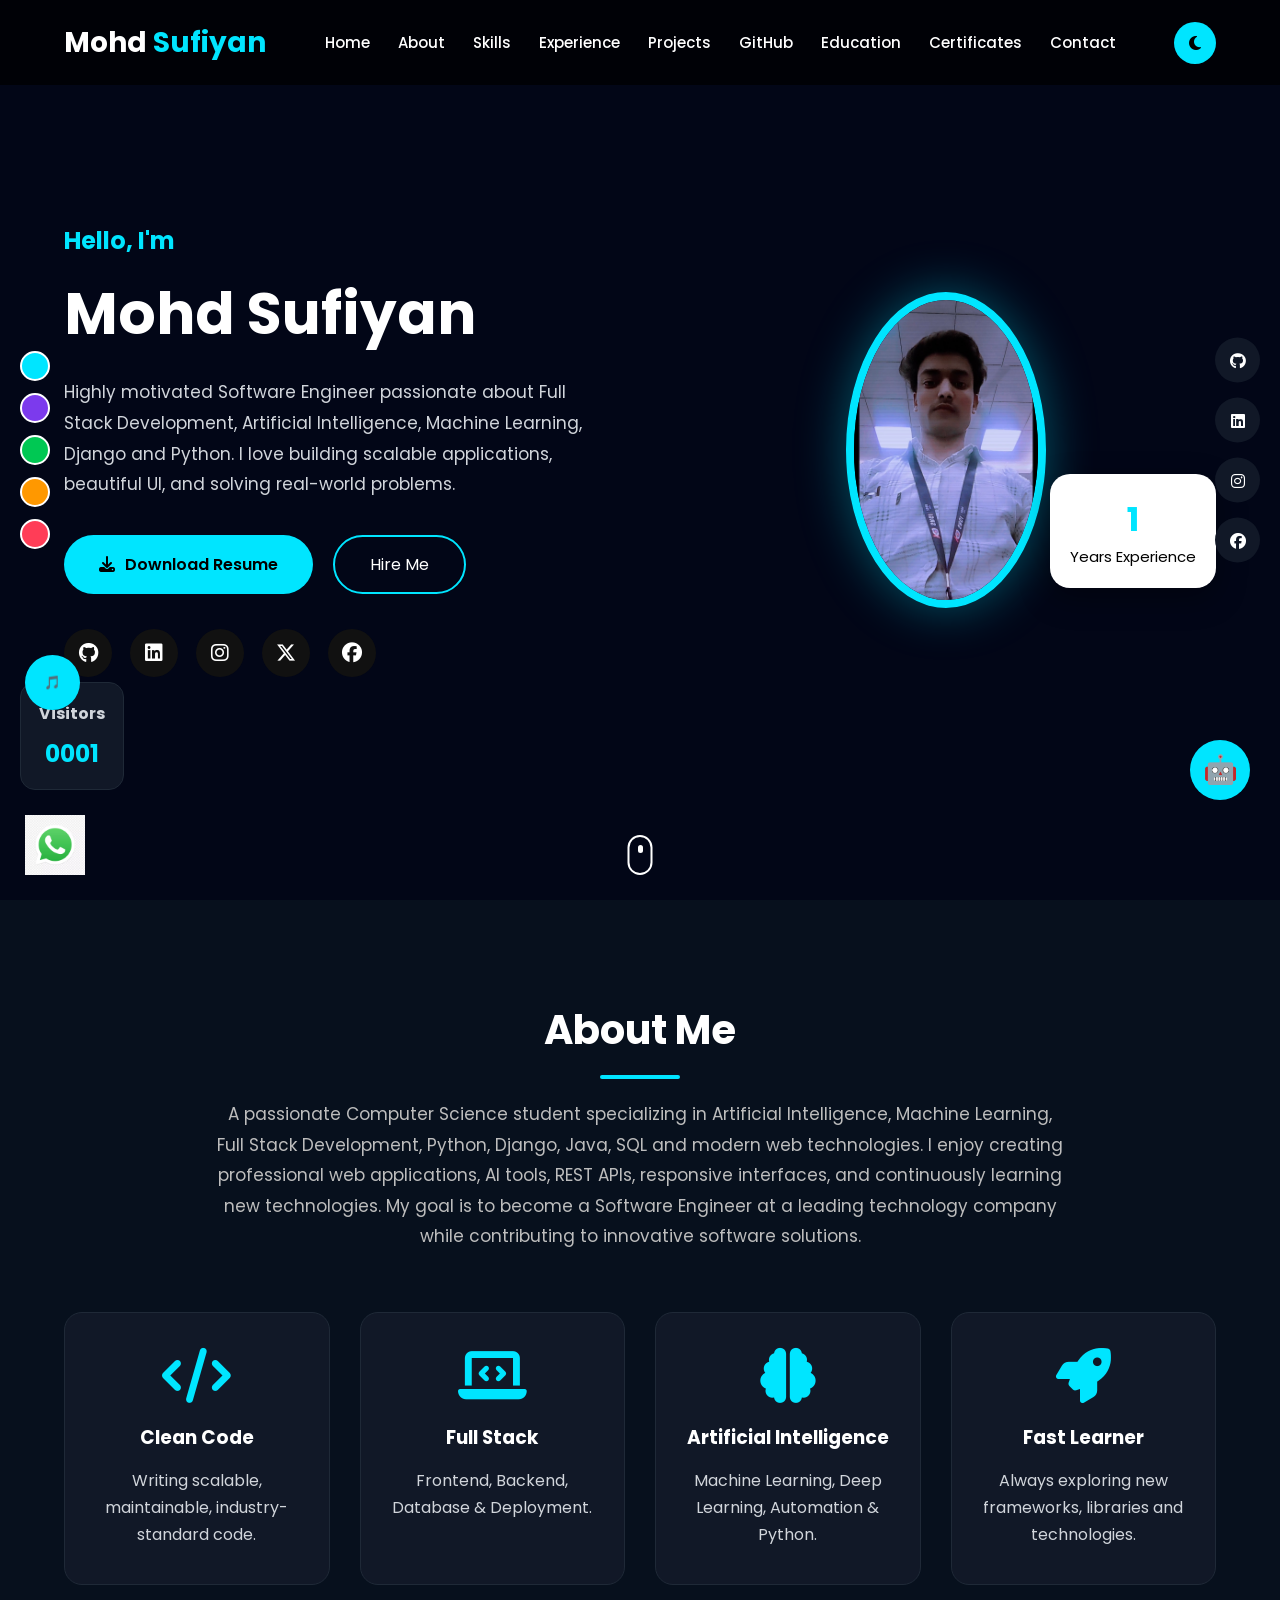
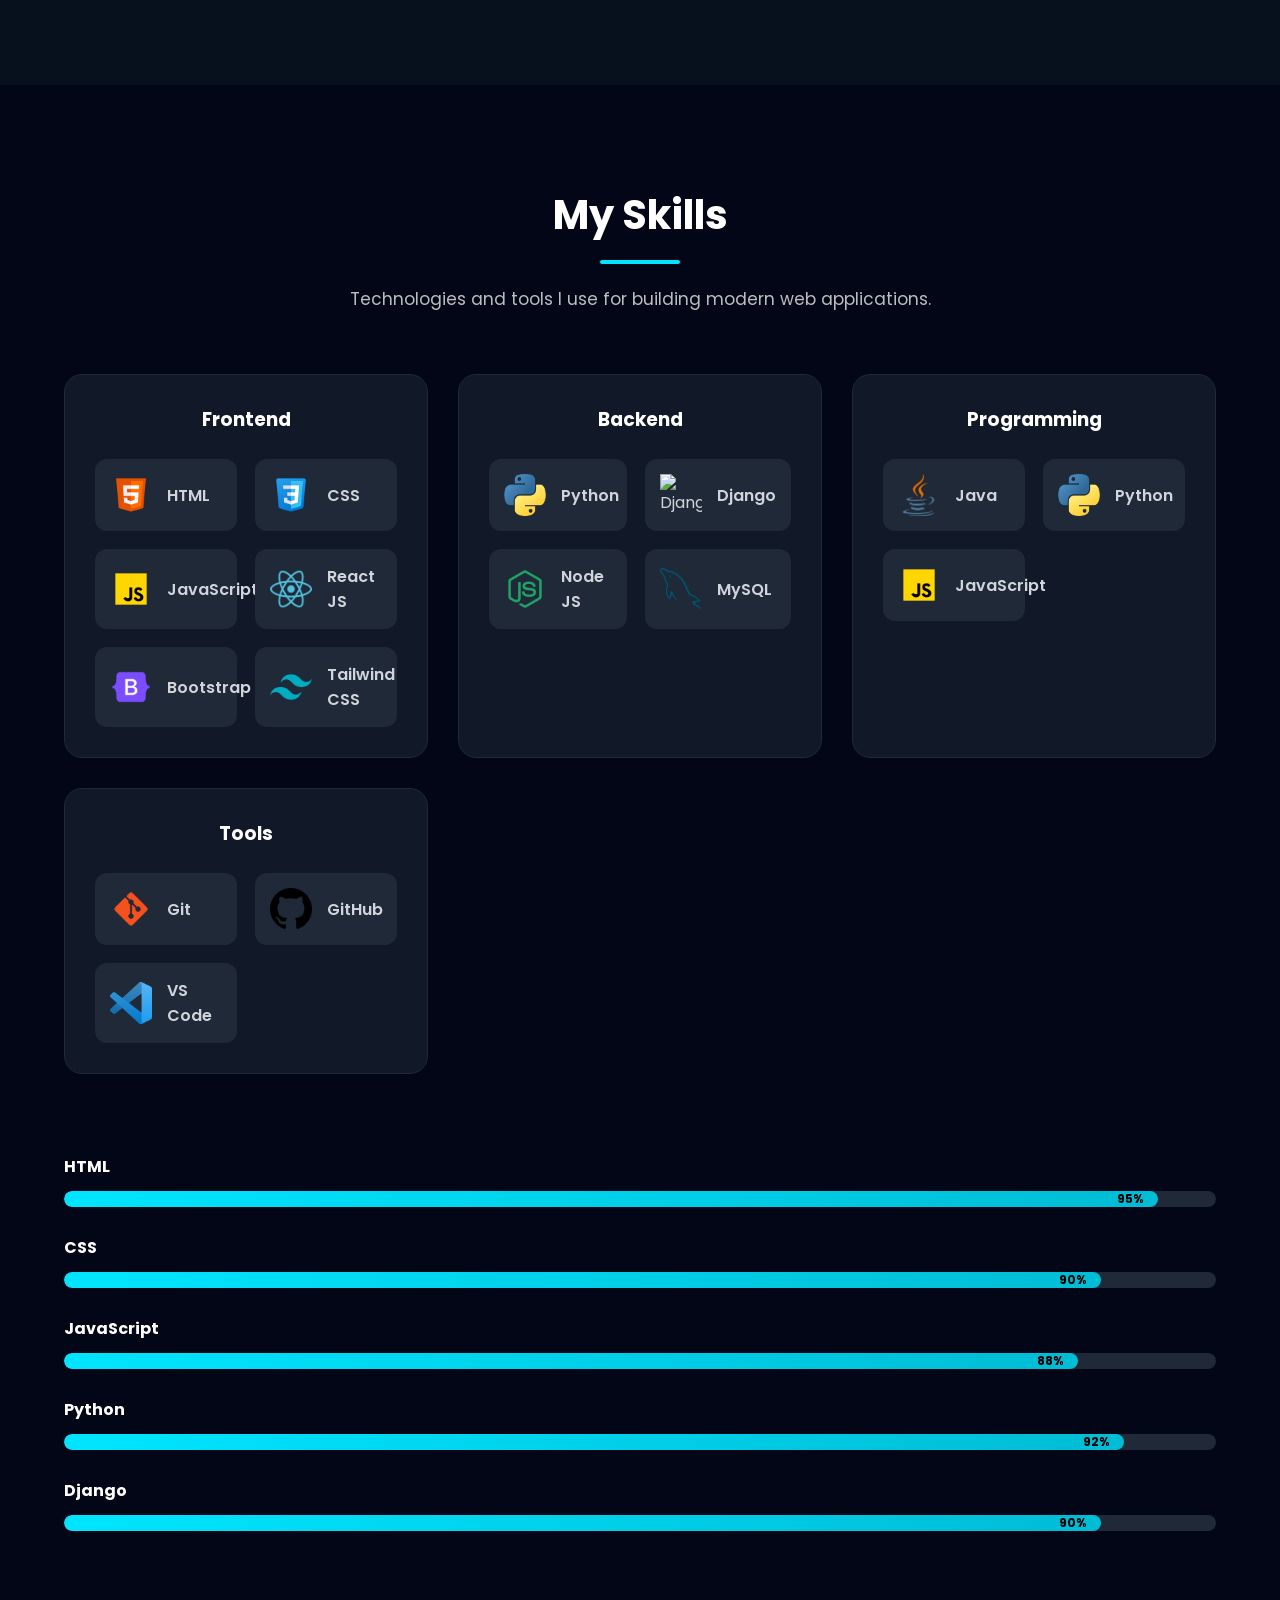
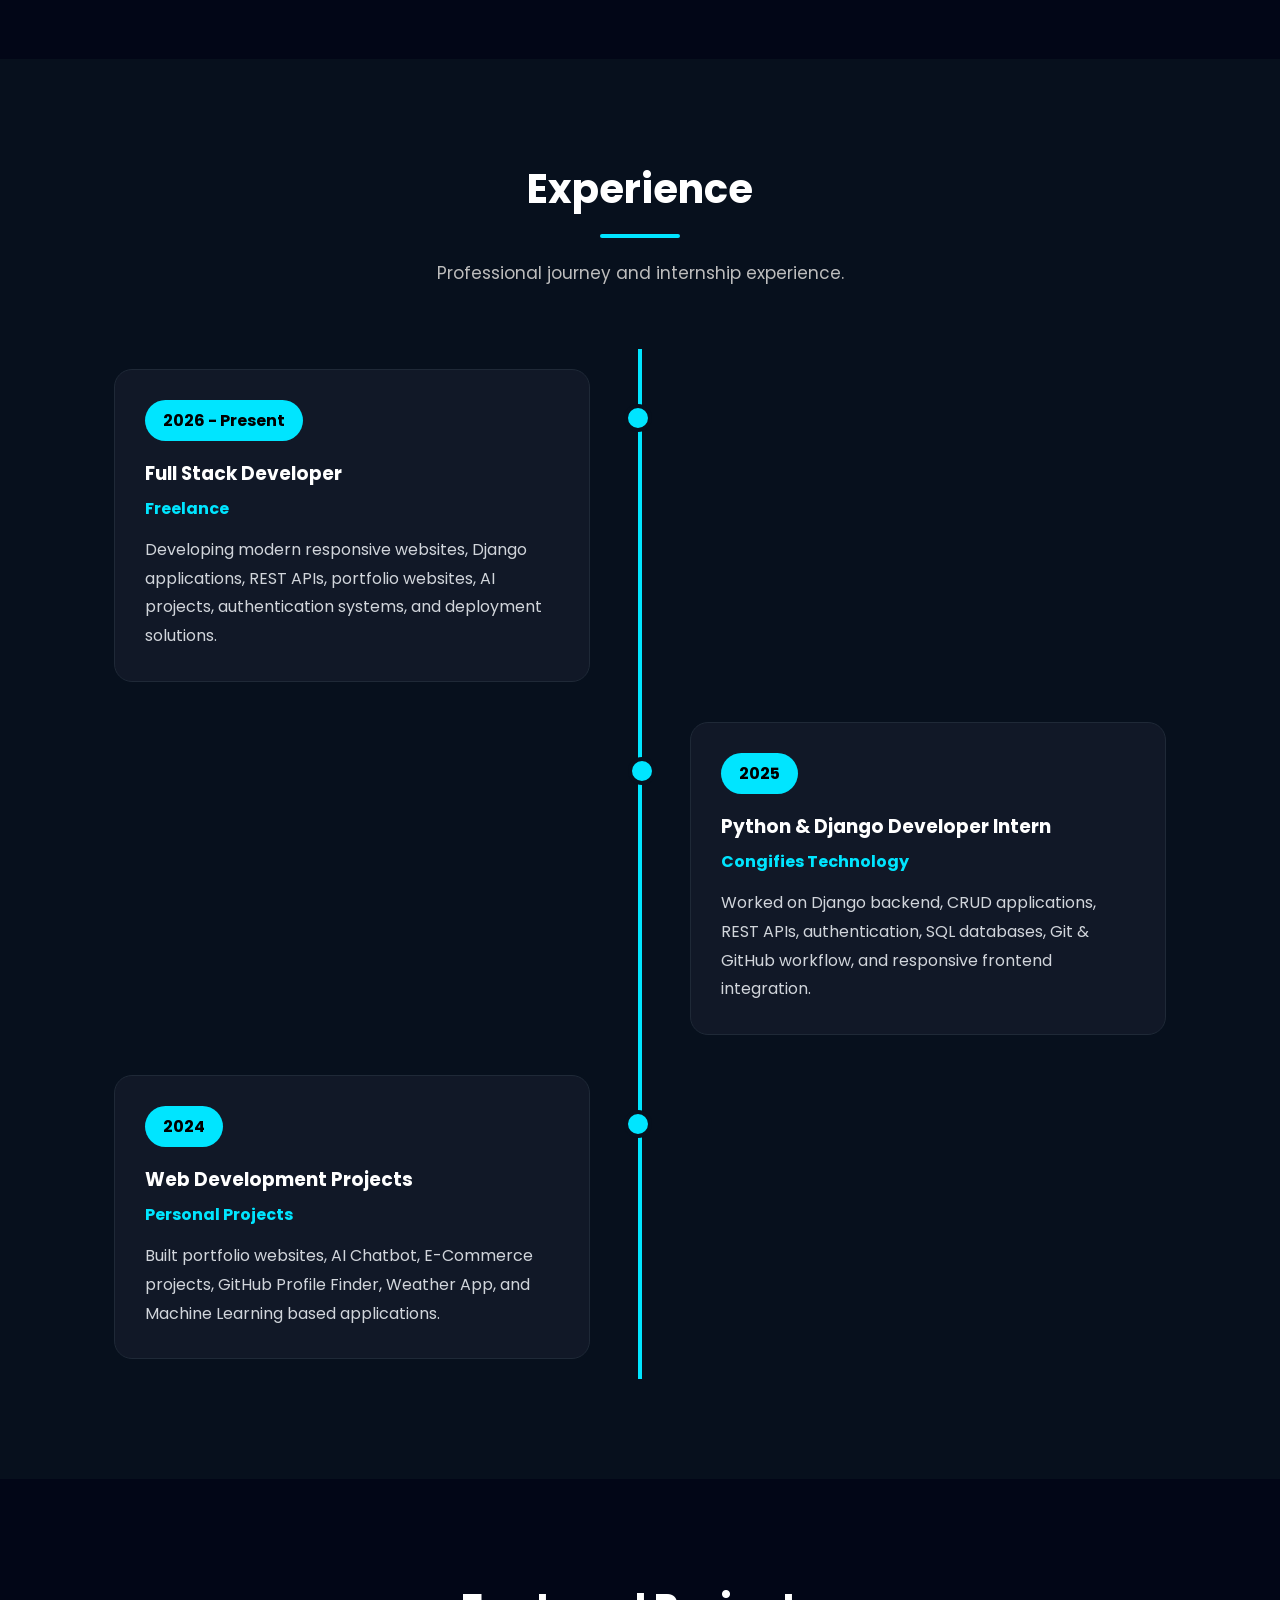
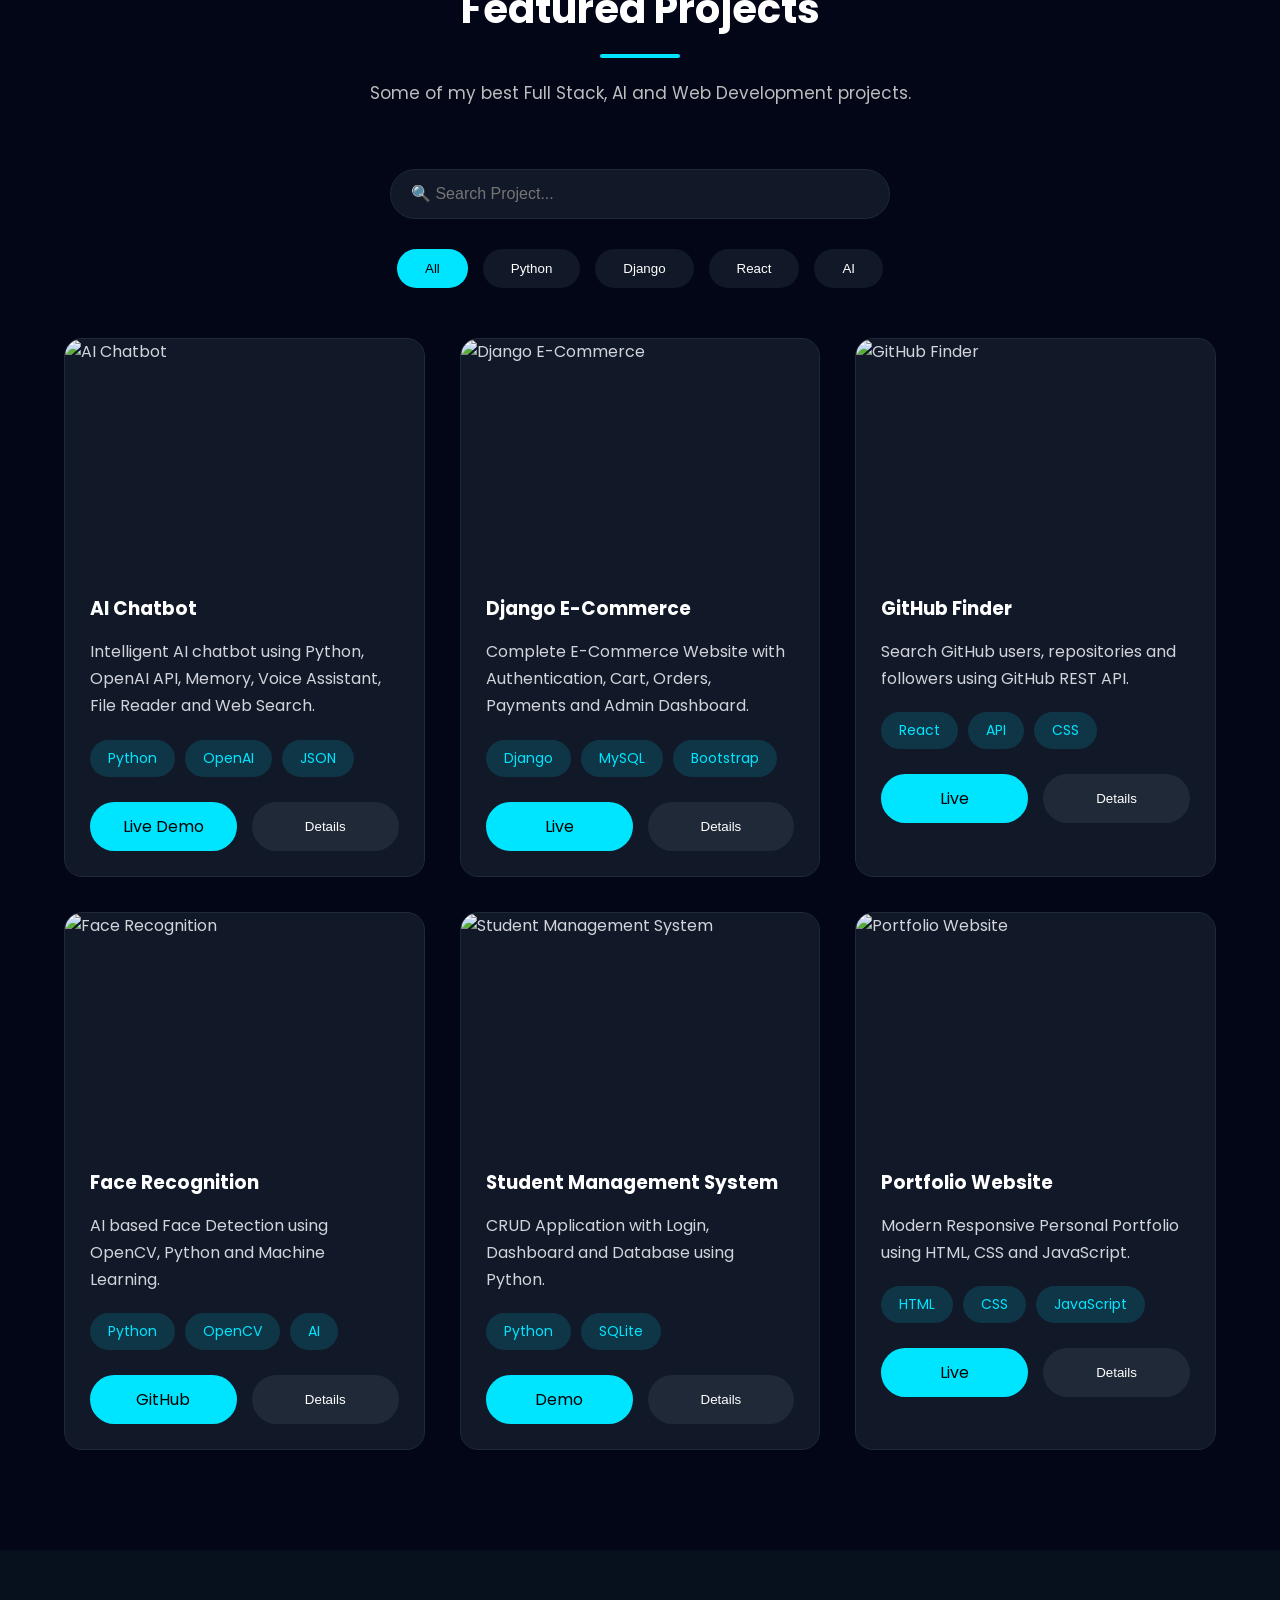
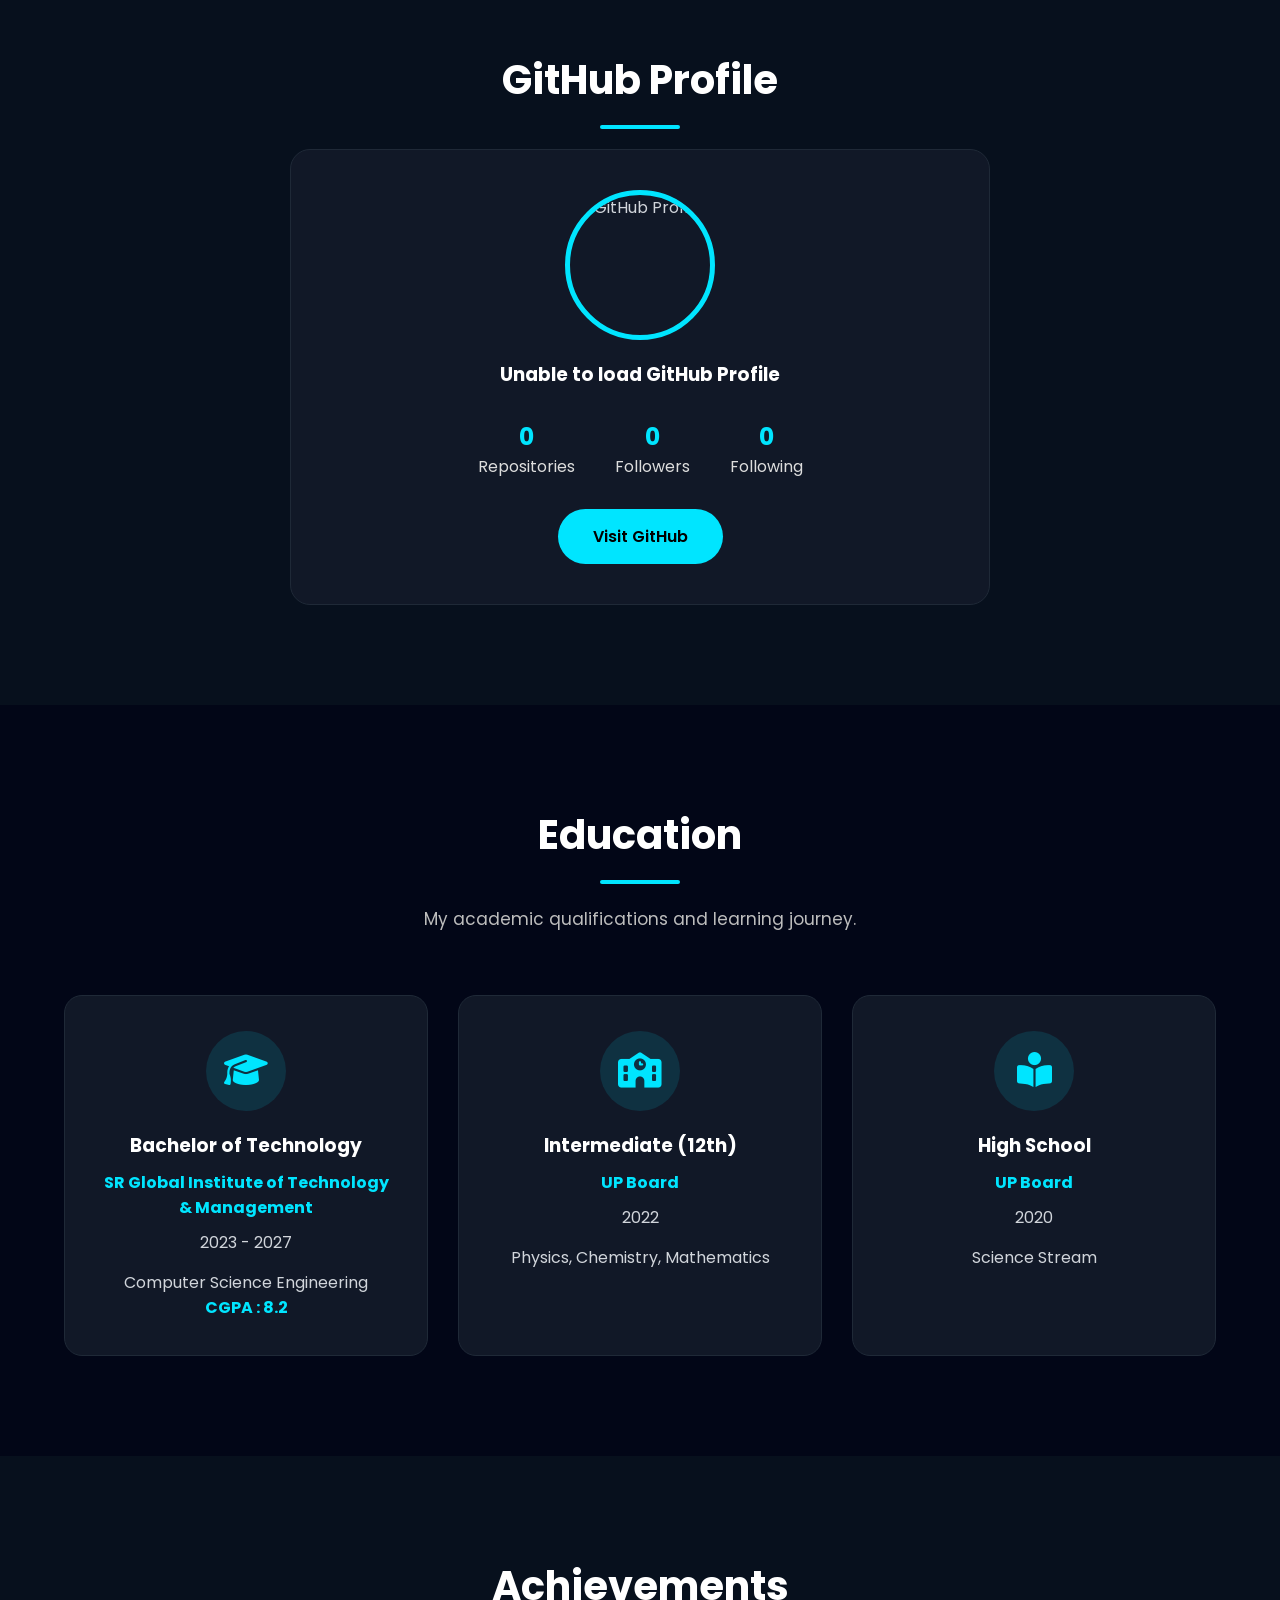
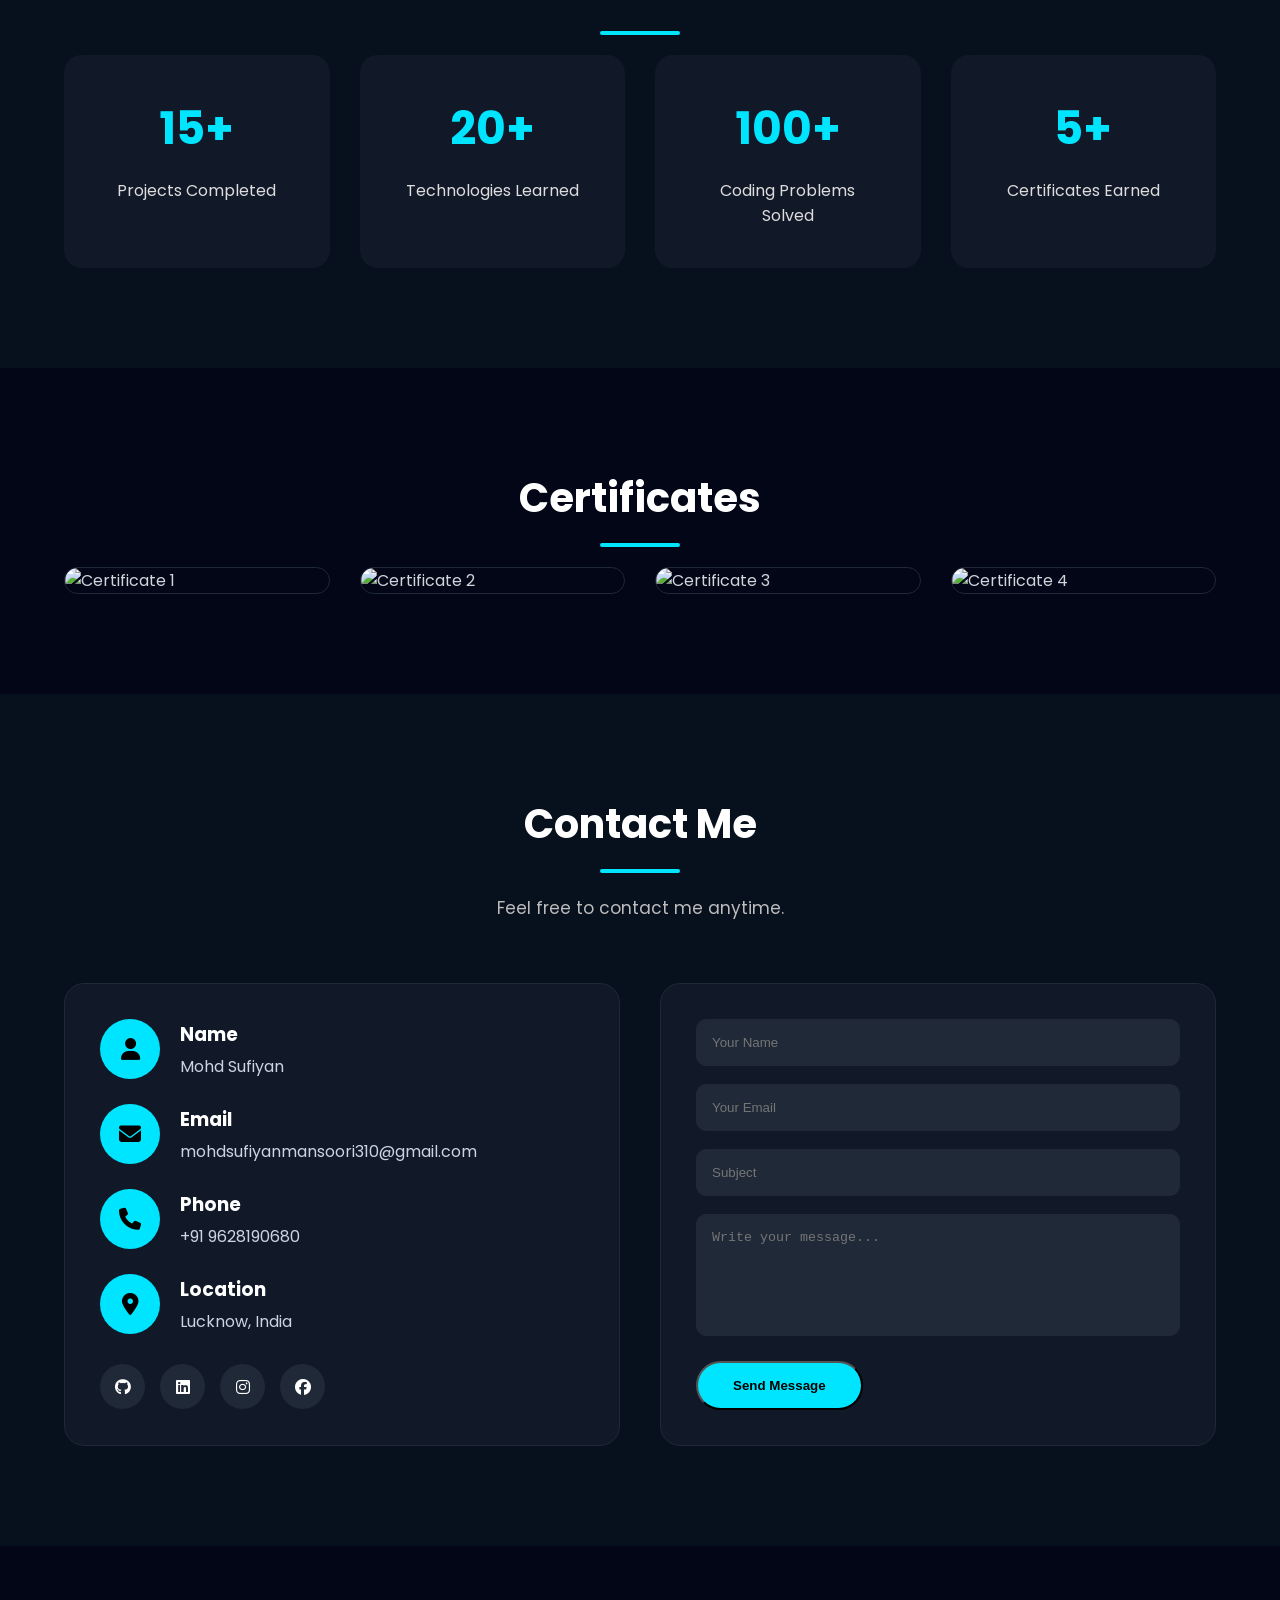
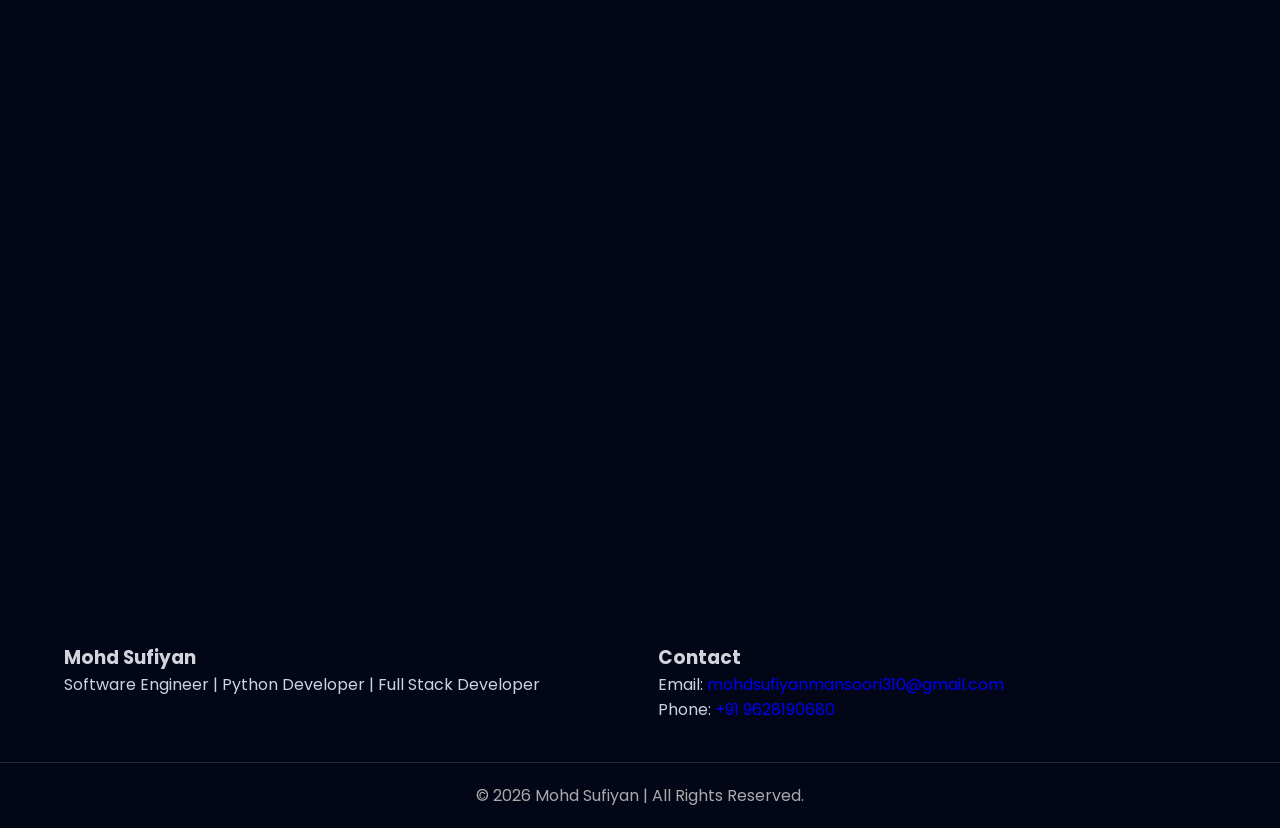
==== index.html @ 5d4a5046 "Renamed portfolio.html to index.html" ====
<!doctype html>
<html lang="en">
  <head>
    <meta charset="UTF-8" />

    <meta http-equiv="X-UA-Compatible" content="IE=edge" />

    <meta name="viewport" content="width=device-width, initial-scale=1.0" />

    <meta name="description" content="Mohd Sufiyan Portfolio" />

    <meta
      name="keywords"
      content="Portfolio, Developer, Python, Django, Full Stack"
    />

    <meta name="author" content="Mohd Sufiyan" />

    <title>Mohd Sufiyan | Software Engineer</title>

    <!-- CSS -->
    <link rel="stylesheet" href="global.css" />

    <!-- Google Fonts -->
    <link rel="preconnect" href="https://fonts.googleapis.com" />

    <link rel="preconnect" href="https://fonts.gstatic.com" crossorigin />

    <link
      href="https://fonts.googleapis.com/css2?family=Poppins:wght@300;400;500;600;700;800&display=swap"
      rel="stylesheet"
    />

    <!-- Font Awesome -->
    <link
      rel="stylesheet"
      href="https://cdnjs.cloudflare.com/ajax/libs/font-awesome/6.7.2/css/all.min.css"
    />

    <!-- AOS Animation -->
    <link rel="stylesheet" href="https://unpkg.com/aos@2.3.4/dist/aos.css" />
  </head>

  <body>
    <!-- ================= Loader ================= -->

    <div id="loader">
      <div class="loader-circle"></div>
      <h2>Loading Portfolio...</h2>
    </div>

    <!-- ================= Progress Bar ================= -->

    <div id="progressBar"></div>

    <!-- ================= Header ================= -->

    <header id="header">
      <div class="container nav">
        <!-- Logo -->
        <div class="logo">
          <h2>Mohd <span>Sufiyan</span></h2>
        </div>

        <!-- Mobile Menu -->
        <div class="menu-toggle" id="menuToggle">
          <i class="fas fa-bars"></i>
        </div>

        <!-- Navigation -->
        <nav id="navbar">
          <ul>
            <li>
              <a href="#home" class="nav-link"> Home </a>
            </li>

            <li>
              <a href="#about" class="nav-link"> About </a>
            </li>

            <li>
              <a href="#skills" class="nav-link"> Skills </a>
            </li>

            <li>
              <a href="#experience" class="nav-link"> Experience </a>
            </li>

            <li>
              <a href="#projects" class="nav-link"> Projects </a>
            </li>

            <li>
              <a href="#github" class="nav-link"> GitHub </a>
            </li>

            <li>
              <a href="#education" class="nav-link"> Education </a>
            </li>

            <li>
              <a href="#certificates" class="nav-link"> Certificates </a>
            </li>

            <li>
              <a href="#contact" class="nav-link"> Contact </a>
            </li>
          </ul>
        </nav>

        <!-- Theme Toggle -->
        <div class="header-icons">
          <div id="themeToggle">
            <i class="fas fa-moon"></i>
          </div>
        </div>
      </div>
    </header>

    <!-- ================= Hero Section ================= -->

    <section id="home" class="hero">
      <!-- Particles Background -->
      <div id="particles-js"></div>

      <div class="container hero-container">
        <!-- Hero Text -->
        <div class="hero-text" data-aos="fade-right">
          <h4>Hello, I'm</h4>

          <h1>Mohd Sufiyan</h1>

          <h2>
            <span id="typing"></span>
          </h2>

          <p>
            Highly motivated Software Engineer passionate about Full Stack
            Development, Artificial Intelligence, Machine Learning, Django and
            Python. I love building scalable applications, beautiful UI, and
            solving real-world problems.
          </p>

          <!-- Buttons -->
          <div class="buttons">
            <a href="assets/resume.pdf" download class="btn">
              <i class="fas fa-download"></i>

              Download Resume
            </a>

            <a href="#contact" class="btn-outline"> Hire Me </a>
          </div>

          <!-- Social Icons -->
          <div class="hero-social">
            <a href="#">
              <i class="fab fa-github"></i>
            </a>

            <a href="#">
              <i class="fab fa-linkedin"></i>
            </a>

            <a href="#">
              <i class="fab fa-instagram"></i>
            </a>

            <a href="#">
              <i class="fab fa-x-twitter"></i>
            </a>

            <a href="#">
              <i class="fab fa-facebook"></i>
            </a>
          </div>
        </div>

        <!-- Hero Image -->
        <div class="hero-image" data-aos="fade-left">
          <img src="images/profile.png" alt="Mohd Sufiyan" loading="lazy" />

          <div class="experience-box">
            <h2>1</h2>

            <p>Years Experience</p>
          </div>
        </div>
      </div>
    </section>
    <!-- ================= ABOUT ================= -->

    <section id="about" class="about">
      <div class="container">
        <h2 class="section-title" data-aos="fade-up">About Me</h2>

        <p class="section-desc" data-aos="fade-up">
          A passionate Computer Science student specializing in Artificial
          Intelligence, Machine Learning, Full Stack Development, Python,
          Django, Java, SQL and modern web technologies. I enjoy creating
          professional web applications, AI tools, REST APIs, responsive
          interfaces, and continuously learning new technologies. My goal is to
          become a Software Engineer at a leading technology company while
          contributing to innovative software solutions.
        </p>

        <div class="about-cards">
          <div class="about-card">
            <i class="fas fa-code"></i>

            <h3>Clean Code</h3>

            <p>Writing scalable, maintainable, industry-standard code.</p>
          </div>

          <div class="about-card">
            <i class="fas fa-laptop-code"></i>

            <h3>Full Stack</h3>

            <p>Frontend, Backend, Database & Deployment.</p>
          </div>

          <div class="about-card">
            <i class="fas fa-brain"></i>

            <h3>Artificial Intelligence</h3>

            <p>Machine Learning, Deep Learning, Automation & Python.</p>
          </div>

          <div class="about-card">
            <i class="fas fa-rocket"></i>

            <h3>Fast Learner</h3>

            <p>Always exploring new frameworks, libraries and technologies.</p>
          </div>
        </div>
      </div>
    </section>

    <!-- ================= SKILLS ================= -->

    <section id="skills" class="skills">
      <div class="container">
        <h2 class="section-title" data-aos="fade-up">My Skills</h2>

        <p class="section-desc">
          Technologies and tools I use for building modern web applications.
        </p>

        <div class="skills-grid">
          <!-- ================= Frontend ================= -->

          <div class="skill-card" data-aos="zoom-in">
            <h3>Frontend</h3>

            <div class="skill-list">
              <div class="skill-item">
                <img src="images/skills/html.png" alt="HTML" />
                <span>HTML</span>
              </div>

              <div class="skill-item">
                <img src="images/skills/css.png" alt="CSS" />
                <span>CSS</span>
              </div>

              <div class="skill-item">
                <img src="images/skills/javascript.png" alt="JavaScript" />
                <span>JavaScript</span>
              </div>

              <div class="skill-item">
                <img src="images/skills/reactjs.png" alt="React JS" />
                <span>React JS</span>
              </div>

              <div class="skill-item">
                <img src="images/skills/bootstrap.png" alt="Bootstrap" />
                <span>Bootstrap</span>
              </div>

              <div class="skill-item">
                <img src="images/skills/tailwindcss.png" alt="Tailwind CSS" />
                <span>Tailwind CSS</span>
              </div>
            </div>
          </div>

          <!-- ================= Backend ================= -->

          <div class="skill-card" data-aos="zoom-in">
            <h3>Backend</h3>

            <div class="skill-list">
              <div class="skill-item">
                <img src="images/skills/python.png" alt="Python" />
                <span>Python</span>
              </div>

              <div class="skill-item">
                <img src="images/skills/django.png" alt="Django" />
                <span>Django</span>
              </div>

              <div class="skill-item">
                <img src="images/skills/nodejs.png" alt="Node JS" />
                <span>Node JS</span>
              </div>

              <div class="skill-item">
                <img src="images/skills/mysql.png" alt="MySQL" />
                <span>MySQL</span>
              </div>
            </div>
          </div>

          <!-- ================= Programming ================= -->

          <div class="skill-card" data-aos="zoom-in">
            <h3>Programming</h3>

            <div class="skill-list">
              <div class="skill-item">
                <img src="images/skills/java.png" alt="Java" />
                <span>Java</span>
              </div>

              <div class="skill-item">
                <img src="images/skills/python.png" alt="Python" />
                <span>Python</span>
              </div>

              <div class="skill-item">
                <img src="images/skills/javascript.png" alt="JavaScript" />
                <span>JavaScript</span>
              </div>
            </div>
          </div>

          <!-- ================= Tools ================= -->

          <div class="skill-card" data-aos="zoom-in">
            <h3>Tools</h3>

            <div class="skill-list">
              <div class="skill-item">
                <img src="images/skills/git.png" alt="Git" />
                <span>Git</span>
              </div>

              <div class="skill-item">
                <img src="images/skills/github.png" alt="GitHub" />
                <span>GitHub</span>
              </div>

              <div class="skill-item">
                <img src="images/skills/vscode.png" alt="VS Code" />
                <span>VS Code</span>
              </div>
            </div>
          </div>
        </div>
        <!-- ================= Skill Progress ================= -->

        <div class="progress-wrapper">
          <div class="progress-box">
            <h4>HTML</h4>

            <div class="progress-bar">
              <div class="progress html">95%</div>
            </div>
          </div>

          <div class="progress-box">
            <h4>CSS</h4>

            <div class="progress-bar">
              <div class="progress css">90%</div>
            </div>
          </div>

          <div class="progress-box">
            <h4>JavaScript</h4>

            <div class="progress-bar">
              <div class="progress js">88%</div>
            </div>
          </div>

          <div class="progress-box">
            <h4>Python</h4>

            <div class="progress-bar">
              <div class="progress python">92%</div>
            </div>
          </div>

          <div class="progress-box">
            <h4>Django</h4>

            <div class="progress-bar">
              <div class="progress django">90%</div>
            </div>
          </div>
        </div>
      </div>
    </section>

    <!-- ================= END OF ABOUT & SKILLS ================= -->
    <!-- ================= EXPERIENCE ================= -->

    <section id="experience" class="experience">
      <div class="container">
        <h2 class="section-title" data-aos="fade-up">Experience</h2>

        <p class="section-desc">
          Professional journey and internship experience.
        </p>

        <div class="timeline">
          <!-- Experience 1 -->

          <div class="timeline-item" data-aos="fade-right">
            <div class="timeline-content">
              <span class="year"> 2026 - Present </span>

              <h3>Full Stack Developer</h3>

              <h4>Freelance</h4>

              <p>
                Developing modern responsive websites, Django applications, REST
                APIs, portfolio websites, AI projects, authentication systems,
                and deployment solutions.
              </p>
            </div>
          </div>

          <!-- Experience 2 -->

          <div class="timeline-item" data-aos="fade-left">
            <div class="timeline-content">
              <span class="year"> 2025 </span>

              <h3>Python & Django Developer Intern</h3>

              <h4>Congifies Technology</h4>

              <p>
                Worked on Django backend, CRUD applications, REST APIs,
                authentication, SQL databases, Git & GitHub workflow, and
                responsive frontend integration.
              </p>
            </div>
          </div>

          <!-- Experience 3 -->

          <div class="timeline-item" data-aos="fade-right">
            <div class="timeline-content">
              <span class="year"> 2024 </span>

              <h3>Web Development Projects</h3>

              <h4>Personal Projects</h4>

              <p>
                Built portfolio websites, AI Chatbot, E-Commerce projects,
                GitHub Profile Finder, Weather App, and Machine Learning based
                applications.
              </p>
            </div>
          </div>
        </div>
      </div>
    </section>

    <!-- ================= PROJECTS ================= -->

    <section id="projects" class="projects">
      <div class="container">
        <h2 class="section-title" data-aos="fade-up">Featured Projects</h2>

        <p class="section-desc">
          Some of my best Full Stack, AI and Web Development projects.
        </p>

        <!-- Project Search -->

        <div class="project-search">
          <input
            type="text"
            id="searchProject"
            placeholder="🔍 Search Project..."
          />
        </div>

        <!-- Project Filter -->

        <div class="project-filter">
          <button class="filter-btn active" data-filter="all">All</button>

          <button class="filter-btn" data-filter="python">Python</button>

          <button class="filter-btn" data-filter="django">Django</button>

          <button class="filter-btn" data-filter="react">React</button>

          <button class="filter-btn" data-filter="ai">AI</button>
        </div>

        <!-- ================= Project Grid ================= -->

        <div class="project-grid">
          <!-- ================= Project 1 ================= -->

          <div class="project-card" data-category="python">
            <img src="images/project1.jpg" alt="AI Chatbot" />

            <div class="project-content">
              <h3>AI Chatbot</h3>

              <p>
                Intelligent AI chatbot using Python, OpenAI API, Memory, Voice
                Assistant, File Reader and Web Search.
              </p>

              <div class="tech">
                <span>Python</span>

                <span>OpenAI</span>

                <span>JSON</span>
              </div>

              <div class="project-buttons">
                <a href="#" class="btn-small"> Live Demo </a>

                <button class="details-btn">Details</button>
              </div>
            </div>
          </div>

          <!-- ================= Project 2 ================= -->

          <div class="project-card" data-category="django">
            <img src="images/project2.jpg" alt="Django E-Commerce" />

            <div class="project-content">
              <h3>Django E-Commerce</h3>

              <p>
                Complete E-Commerce Website with Authentication, Cart, Orders,
                Payments and Admin Dashboard.
              </p>

              <div class="tech">
                <span>Django</span>

                <span>MySQL</span>

                <span>Bootstrap</span>
              </div>

              <div class="project-buttons">
                <a href="#" class="btn-small"> Live </a>

                <button class="details-btn">Details</button>
              </div>
            </div>
          </div>

          <!-- ================= Project 3 ================= -->

          <div class="project-card" data-category="react">
            <img src="images/project3.jpg" alt="GitHub Finder" />

            <div class="project-content">
              <h3>GitHub Finder</h3>

              <p>
                Search GitHub users, repositories and followers using GitHub
                REST API.
              </p>

              <div class="tech">
                <span>React</span>

                <span>API</span>

                <span>CSS</span>
              </div>

              <div class="project-buttons">
                <a href="#" class="btn-small"> Live </a>

                <button class="details-btn">Details</button>
              </div>
            </div>
          </div>
          <!-- ================= Project 4 ================= -->

          <div class="project-card" data-category="ai">
            <img src="images/project4.jpg" alt="Face Recognition" />

            <div class="project-content">
              <h3>Face Recognition</h3>

              <p>
                AI based Face Detection using OpenCV, Python and Machine
                Learning.
              </p>

              <div class="tech">
                <span>Python</span>

                <span>OpenCV</span>

                <span>AI</span>
              </div>

              <div class="project-buttons">
                <a href="#" class="btn-small"> GitHub </a>

                <button class="details-btn">Details</button>
              </div>
            </div>
          </div>

          <!-- ================= Project 5 ================= -->

          <div class="project-card" data-category="python">
            <img src="images/project5.jpg" alt="Student Management System" />

            <div class="project-content">
              <h3>Student Management System</h3>

              <p>
                CRUD Application with Login, Dashboard and Database using
                Python.
              </p>

              <div class="tech">
                <span>Python</span>

                <span>SQLite</span>
              </div>

              <div class="project-buttons">
                <a href="#" class="btn-small"> Demo </a>

                <button class="details-btn">Details</button>
              </div>
            </div>
          </div>

          <!-- ================= Project 6 ================= -->

          <div class="project-card" data-category="django">
            <img src="images/project6.jpg" alt="Portfolio Website" />

            <div class="project-content">
              <h3>Portfolio Website</h3>

              <p>
                Modern Responsive Personal Portfolio using HTML, CSS and
                JavaScript.
              </p>

              <div class="tech">
                <span>HTML</span>

                <span>CSS</span>

                <span>JavaScript</span>
              </div>

              <div class="project-buttons">
                <a href="#" class="btn-small"> Live </a>

                <button class="details-btn">Details</button>
              </div>
            </div>
          </div>
        </div>
      </div>
    </section>

    <!-- ================= PROJECT MODAL ================= -->

    <div id="projectModal" class="modal">
      <div class="modal-content">
        <span class="close"> &times; </span>

        <img id="modalImg" src="" alt="Project Preview" />

        <h2 id="modalTitle"></h2>

        <p id="modalDesc"></p>
      </div>
    </div>
    <!-- ================= GITHUB ================= -->

    <section id="github" class="github">
      <div class="container">
        <h2 class="section-title">GitHub Profile</h2>

        <div class="github-card">
          <img id="github-avatar" src="" alt="GitHub Profile" />

          <h3 id="github-name">Loading...</h3>

          <p id="github-bio"></p>

          <div class="github-stats">
            <div>
              <h2 id="repo-count">0</h2>

              <span> Repositories </span>
            </div>

            <div>
              <h2 id="followers">0</h2>

              <span> Followers </span>
            </div>

            <div>
              <h2 id="following">0</h2>

              <span> Following </span>
            </div>
          </div>

          <a id="github-link" class="btn" target="_blank"> Visit GitHub </a>
        </div>
      </div>
    </section>

    <!-- ================= EDUCATION ================= -->

    <section id="education" class="education">
      <div class="container">
        <h2 class="section-title" data-aos="fade-up">Education</h2>

        <p class="section-desc">
          My academic qualifications and learning journey.
        </p>

        <div class="education-grid">
          <!-- College -->

          <div class="education-card" data-aos="fade-right">
            <div class="edu-icon">
              <i class="fas fa-graduation-cap"></i>
            </div>

            <h3>Bachelor of Technology</h3>

            <h4>SR Global Institute of Technology &amp; Management</h4>

            <span> 2023 - 2027 </span>

            <p>Computer Science Engineering</p>

            <strong> CGPA : 8.2 </strong>
          </div>

          <!-- Intermediate -->

          <div class="education-card" data-aos="fade-up">
            <div class="edu-icon">
              <i class="fas fa-school"></i>
            </div>

            <h3>Intermediate (12th)</h3>

            <h4>UP Board</h4>

            <span> 2022 </span>

            <p>Physics, Chemistry, Mathematics</p>
          </div>

          <!-- High School -->

          <div class="education-card" data-aos="fade-left">
            <div class="edu-icon">
              <i class="fas fa-book-reader"></i>
            </div>

            <h3>High School</h3>

            <h4>UP Board</h4>

            <span> 2020 </span>

            <p>Science Stream</p>
          </div>
        </div>
      </div>
    </section>
    <!-- ================= ACHIEVEMENTS ================= -->

    <section class="achievement">
      <div class="container">
        <h2 class="section-title">Achievements</h2>

        <div class="achievement-grid">
          <div class="achievement-card">
            <h2>15+</h2>

            <p>Projects Completed</p>
          </div>

          <div class="achievement-card">
            <h2>20+</h2>

            <p>Technologies Learned</p>
          </div>

          <div class="achievement-card">
            <h2>100+</h2>

            <p>Coding Problems Solved</p>
          </div>

          <div class="achievement-card">
            <h2>5+</h2>

            <p>Certificates Earned</p>
          </div>
        </div>
      </div>
    </section>

    <!-- ================= CERTIFICATES ================= -->

    <section id="certificates" class="certificates">
      <div class="container">
        <h2 class="section-title">Certificates</h2>

        <div class="certificate-slider">
          <div class="certificate-card">
            <img src="images/certificate1.jpg" alt="Certificate 1" />
          </div>

          <div class="certificate-card">
            <img src="images/certificate2.jpg" alt="Certificate 2" />
          </div>

          <div class="certificate-card">
            <img src="images/certificate3.jpg" alt="Certificate 3" />
          </div>

          <div class="certificate-card">
            <img src="images/certificate4.jpg" alt="Certificate 4" />
          </div>
        </div>
      </div>
    </section>

    <!-- ================= END OF PART 4 ================= -->
    <!-- ================= CONTACT ================= -->

    <section id="contact" class="contact">
      <div class="container">
        <h2 class="section-title">Contact Me</h2>

        <p class="section-desc">Feel free to contact me anytime.</p>

        <div class="contact-wrapper">
          <!-- ================= Contact Information ================= -->

          <div class="contact-info">
            <div class="contact-box">
              <i class="fas fa-user"></i>

              <div>
                <h3>Name</h3>

                <p>Mohd Sufiyan</p>
              </div>
            </div>

            <div class="contact-box">
              <i class="fas fa-envelope"></i>

              <div>
                <h3>Email</h3>

                <p>mohdsufiyanmansoori310@gmail.com</p>
              </div>
            </div>

            <div class="contact-box">
              <i class="fas fa-phone"></i>

              <div>
                <h3>Phone</h3>

                <p>+91 9628190680</p>
              </div>
            </div>

            <div class="contact-box">
              <i class="fas fa-location-dot"></i>

              <div>
                <h3>Location</h3>

                <p>Lucknow, India</p>
              </div>
            </div>

            <!-- ================= Social Links ================= -->

            <div class="social-links">
              <a href="#">
                <i class="fab fa-github"></i>
              </a>

              <a href="#">
                <i class="fab fa-linkedin"></i>
              </a>

              <a href="#">
                <i class="fab fa-instagram"></i>
              </a>

              <a href="#">
                <i class="fab fa-facebook"></i>
              </a>
            </div>
          </div>

          <!-- ================= Contact Form ================= -->

          <div class="contact-form">
            <form id="contactForm">
              <input type="text" placeholder="Your Name" required />

              <input type="email" placeholder="Your Email" required />

              <input type="text" placeholder="Subject" />

              <textarea rows="6" placeholder="Write your message..."></textarea>

              <button type="submit" class="btn">Send Message</button>
            </form>
          </div>
        </div>
      </div>
    </section>

    <!-- ================= GOOGLE MAP ================= -->

    <section class="map">
      <iframe
        src="https://www.google.com/maps/embed?pb="
        loading="lazy"
        allowfullscreen
      >
      </iframe>
    </section>
    <!-- ================= FOOTER ================= -->

    <footer>
      <div class="container footer">
        <div class="footer-left">
          <h3>Mohd Sufiyan</h3>
          <p>Software Engineer | Python Developer | Full Stack Developer</p>
        </div>

        <div class="footer-right">
          <h3>Contact</h3>

          <p>
            Email:
            <a href="mailto:mohdsufiyanmansoori310@gmail.com"
              >mohdsufiyanmansoori310@gmail.com</a
            >
          </p>
          <p>Phone: <a href="tel:+919628190680">+91 9628190680</a></p>
        </div>
      </div>

      <div class="copyright">© 2027 Mohd Sufiyan | All Rights Reserved.</div>
    </footer>

    <!-- ================= BACK TO TOP ================= -->

    <button id="topBtn" title="Go to Top">
      <i class="fas fa-arrow-up"></i>
    </button>

    <!-- ================= TOAST ================= -->

    <div id="toast">✔ Message Sent Successfully</div>

    <!-- ================= AI CHATBOT ================= -->

    <div id="chatbot-btn">🤖</div>

    <div id="chatbox">
      <div class="chat-header">
        AI Portfolio Assistant

        <span id="closeChat"> ✖ </span>
      </div>

      <div class="chat-body" id="chatBody">
        <div class="bot">
          👋 Hello! Welcome to Mohd Sufiyan's Portfolio. Ask me anything about
          Skills, Projects, Education, Experience, Contact etc.
        </div>
      </div>

      <div class="chat-input">
        <input type="text" id="userInput" placeholder="Type your message..." />

        <button id="sendBtn">Send</button>
      </div>
    </div>

    <!-- ================= WHATSAPP ================= -->

    <a href="https://wa.me/91XXXXXXXXXX" target="_blank" class="whatsapp">
      <img src="images/whatsapp.png" alt="WhatsApp" />
    </a>

    <!-- ================= THEME COLORS ================= -->

    <div class="theme-colors">
      <div class="color cyan" data-color="#00e5ff"></div>

      <div class="color purple" data-color="#7c3aed"></div>

      <div class="color green" data-color="#00c853"></div>

      <div class="color orange" data-color="#ff9800"></div>

      <div class="color red" data-color="#ff3d57"></div>
    </div>

    <!-- ================= VISITOR COUNTER ================= -->

    <div class="visitor-box">
      <h4>Visitors</h4>

      <h2 id="visitorCount">0000</h2>
    </div>

    <!-- ================= FLOATING SOCIAL ================= -->

    <div class="floating-social">
      <a href="#">
        <i class="fab fa-github"></i>
      </a>

      <a href="#">
        <i class="fab fa-linkedin"></i>
      </a>

      <a href="#">
        <i class="fab fa-instagram"></i>
      </a>

      <a href="#">
        <i class="fab fa-facebook"></i>
      </a>
    </div>

    <!-- ================= CUSTOM CURSOR ================= -->

    <div class="cursor-dot"></div>

    <div class="cursor-outline"></div>

    <!-- ================= MUSIC BUTTON ================= -->

    <button id="musicBtn">🎵</button>

    <audio id="bgMusic" loop>
      <source src="music/background.mp3" type="audio/mp3" />
    </audio>

    <!-- ================= SCROLL INDICATOR ================= -->

    <div class="scroll-down">
      <span></span>
    </div>
    <!-- ================= JAVASCRIPT ================= -->

    <!-- Main JavaScript -->
    <script src="script.js"></script>

    <!-- ================= AOS ================= -->

    <script src="https://unpkg.com/aos@2.3.4/dist/aos.js"></script>

    <script>
      AOS.init({
        duration: 1000,

        once: true,
      });
    </script>

    <!-- ================= PARTICLES JS ================= -->

    <script src="https://cdn.jsdelivr.net/npm/particles.js@2.0.0/particles.min.js"></script>

    <script>
      particlesJS.load(
        "particles-js",

        "particles.json",
      );
    </script>

    <!-- ================= TYPED JS ================= -->

    <script src="https://unpkg.com/typed.js@2.1.0/dist/typed.umd.js"></script>

    <script>
      new Typed("#typing", {
        strings: [
          "Software Engineer",

          "Python Developer",
          "AI Engineer",

          "Machine Learning Engineer",
        ],

        typeSpeed: 70,

        backSpeed: 40,

        loop: true,
      });
    </script>
  </body>
</html>
---- global.css ----
/*==========================================
        PORTFOLIO CSS - PART 1
        Global + Loader + Navbar + Hero
==========================================*/

/* Google Font */
@import url("https://fonts.googleapis.com/css2?family=Poppins:wght@300;400;500;600;700;800&display=swap");

/*================ VARIABLES ================*/

:root {
  --primary: #00e5ff;
  --secondary: #0f172a;
  --dark: #020617;
  --light: #ffffff;
  --text: #d1d5db;
  --heading: #ffffff;
  --card: #111827;
  --border: #1f2937;

  --shadow: 0 10px 30px rgba(0, 0, 0, 0.35);

  --transition: 0.4s ease;
}

/*================ RESET ================*/

* {
  margin: 0;
  padding: 0;
  box-sizing: border-box;
}

html {
  scroll-behavior: smooth;
}

body {
  font-family: "Poppins", sans-serif;
  background: var(--dark);
  color: var(--text);
  overflow-x: hidden;
}

img {
  max-width: 100%;
  display: block;
}

a {
  text-decoration: none;
}

ul {
  list-style: none;
}

.container {
  width: 90%;
  max-width: 1200px;
  margin: auto;
}

/*================ SCROLLBAR ================*/

::-webkit-scrollbar {
  width: 10px;
}

::-webkit-scrollbar-track {
  background: #111;
}

::-webkit-scrollbar-thumb {
  background: var(--primary);
  border-radius: 20px;
}

/*================ LOADER ================*/

#loader {
  position: fixed;
  inset: 0;
  background: #000;
  z-index: 99999;

  display: flex;
  flex-direction: column;
  justify-content: center;
  align-items: center;
}

.loader-circle {
  width: 90px;
  height: 90px;

  border: 8px solid #333;
  border-top: 8px solid var(--primary);

  border-radius: 50%;

  animation: spin 1s linear infinite;
}

#loader h2 {
  margin-top: 20px;
  color: #fff;
  font-size: 22px;
  font-weight: 600;
}

@keyframes spin {
  100% {
    transform: rotate(360deg);
  }
}

/*================ PROGRESS BAR ================*/

#progressBar {
  position: fixed;
  top: 0;
  left: 0;

  height: 4px;

  width: 0;

  background: var(--primary);

  z-index: 9999;
}

/*================ HEADER ================*/

header {
  position: fixed;

  top: 0;
  left: 0;

  width: 100%;

  z-index: 999;

  background: rgba(0, 0, 0, 0.75);

  backdrop-filter: blur(15px);

  transition: 0.4s;
}

.nav {
  display: flex;
  justify-content: space-between;
  align-items: center;

  height: 85px;
}

.logo h2 {
  color: #fff;
  font-size: 28px;
  font-weight: 700;
}

.logo span {
  color: var(--primary);
}

nav ul {
  display: flex;
  gap: 28px;
}

nav ul li a {
  color: #fff;

  font-size: 15px;
  font-weight: 500;

  transition: 0.3s;
}

nav ul li a:hover {
  color: var(--primary);
}

.menu-toggle {
  display: none;

  font-size: 28px;

  color: #fff;

  cursor: pointer;
}

.header-icons {
  display: flex;
  align-items: center;

  gap: 15px;
}

#themeToggle {
  width: 42px;
  height: 42px;

  display: flex;
  align-items: center;
  justify-content: center;

  background: var(--primary);

  color: #000;

  border-radius: 50%;

  cursor: pointer;
}

/*================ HERO ================*/

.hero {
  position: relative;

  min-height: 100vh;

  display: flex;
  align-items: center;

  overflow: hidden;

  padding-top: 100px;
}

#particles-js {
  position: absolute;

  width: 100%;
  height: 100%;

  top: 0;
  left: 0;

  z-index: -1;
}

.hero-container {
  display: grid;

  grid-template-columns: repeat(2, 1fr);

  gap: 70px;

  align-items: center;
}

.hero-text h4 {
  color: var(--primary);

  font-size: 24px;

  margin-bottom: 12px;
}

.hero-text h1 {
  color: #fff;

  font-size: 58px;

  font-weight: 700;

  margin-bottom: 10px;
}

.hero-text h2 {
  font-size: 34px;

  color: #ddd;

  margin-bottom: 20px;
}

.hero-text h2 span {
  color: var(--primary);
}

.hero-text p {
  line-height: 1.8;

  font-size: 17px;

  margin-bottom: 35px;
}

/*================ BUTTONS ================*/

.buttons {
  display: flex;

  gap: 20px;

  margin-bottom: 35px;
}

.btn {
  background: var(--primary);

  color: #000;

  padding: 15px 35px;

  border-radius: 40px;

  font-weight: 600;

  transition: 0.3s;

  display: inline-flex;
  align-items: center;
  gap: 10px;
}

.btn:hover {
  transform: translateY(-5px);

  box-shadow: 0 10px 30px rgba(0, 229, 255, 0.4);
}

.btn-outline {
  padding: 15px 35px;

  border: 2px solid var(--primary);

  color: #fff;

  border-radius: 40px;

  transition: 0.3s;
}

.btn-outline:hover {
  background: var(--primary);

  color: #000;
}

/*================ SOCIAL ================*/

.hero-social {
  display: flex;

  gap: 18px;
}

.hero-social a {
  width: 48px;
  height: 48px;

  display: flex;
  align-items: center;
  justify-content: center;

  background: #111;

  border-radius: 50%;

  color: #fff;

  font-size: 20px;

  transition: 0.4s;
}

.hero-social a:hover {
  background: var(--primary);

  color: #000;

  transform: translateY(-8px);
}

/*================ HERO IMAGE ================*/

.hero-image {
  position: relative;

  text-align: center;
}

.hero-image img {
  width: 200px;

  margin: auto;

  border-radius: 50%;

  border: 8px solid var(--primary);

  box-shadow: 0 0 50px rgba(0, 229, 255, 0.35);
}

.experience-box {
  position: absolute;

  bottom: 20px;

  right: 0;

  background: #fff;

  color: #000;

  padding: 20px;

  border-radius: 20px;

  box-shadow: var(--shadow);
}

.experience-box h2 {
  color: var(--primary);

  font-size: 34px;
}

.experience-box p {
  font-size: 15px;
}

/*================ RESPONSIVE ================*/

@media (max-width: 992px) {
  .hero-container {
    grid-template-columns: 1fr;

    text-align: center;
  }

  .hero-image {
    order: -1;
  }

  .hero-image img {
    width: 320px;
  }

  .buttons {
    justify-content: center;
  }

  .hero-social {
    justify-content: center;
  }

  nav {
    display: none;
  }

  .menu-toggle {
    display: block;
  }
}

@media (max-width: 768px) {
  .hero-text h1 {
    font-size: 42px;
  }

  .hero-text h2 {
    font-size: 26px;
  }

  .hero-text p {
    font-size: 15px;
  }

  .hero-image img {
    width: 260px;
  }
}
/*==========================================
        PORTFOLIO CSS - PART 2
    About + Skills + Experience
==========================================*/

/*================ SECTION ================*/

section {
  padding: 100px 0;
}

.section-title {
  text-align: center;
  font-size: 40px;
  color: #fff;
  margin-bottom: 20px;
  position: relative;
}

.section-title::after {
  content: "";
  width: 80px;
  height: 4px;
  background: var(--primary);
  display: block;
  margin: 15px auto;
  border-radius: 10px;
}

.section-desc {
  text-align: center;
  max-width: 850px;
  margin: 0 auto 60px;
  line-height: 1.8;
  color: #bdbdbd;
  font-size: 17px;
}

/*================ ABOUT ================*/

.about {
  background: #07101d;
}

.about-cards {
  display: grid;
  grid-template-columns: repeat(auto-fit, minmax(250px, 1fr));
  gap: 30px;
}

.about-card {
  background: var(--card);
  border: 1px solid var(--border);

  border-radius: 18px;

  padding: 35px 25px;

  text-align: center;

  transition: 0.4s;
}

.about-card:hover {
  transform: translateY(-12px);

  border-color: var(--primary);

  box-shadow: 0 20px 40px rgba(0, 229, 255, 0.18);
}

.about-card i {
  font-size: 55px;

  color: var(--primary);

  margin-bottom: 20px;
}

.about-card h3 {
  color: #fff;

  margin-bottom: 15px;
}

.about-card p {
  line-height: 1.7;
}

/*================ SKILLS ================*/

.skills {
  background: #020617;
}

.skills-grid {
  display: grid;

  grid-template-columns: repeat(auto-fit, minmax(280px, 1fr));

  gap: 30px;
}

.skill-card {
  background: #111827;

  border-radius: 18px;

  padding: 30px;

  border: 1px solid var(--border);

  transition: 0.4s;
}

.skill-card:hover {
  transform: translateY(-10px);

  border-color: var(--primary);
}

.skill-card h3 {
  text-align: center;

  color: #fff;

  margin-bottom: 25px;
}

.skill-list {
  display: grid;

  grid-template-columns: repeat(2, 1fr);

  gap: 18px;
}

.skill-item {
  background: #1f2937;

  border-radius: 12px;

  padding: 15px;

  display: flex;

  align-items: center;

  gap: 15px;

  transition: 0.3s;
}

.skill-item:hover {
  background: var(--primary);

  color: #000;

  transform: scale(1.05);
}

.skill-item img {
  width: 42px;

  height: 42px;
}

.skill-item span {
  font-weight: 600;
}

/*================ PROGRESS ================*/

.progress-wrapper {
  margin-top: 80px;
}

.progress-box {
  margin-bottom: 28px;
}

.progress-box h4 {
  color: #fff;

  margin-bottom: 12px;
}

.progress-bar {
  background: #1f2937;

  height: 16px;

  border-radius: 30px;

  overflow: hidden;
}

.progress {
  height: 100%;

  background: linear-gradient(90deg, var(--primary), #00bcd4);

  color: #000;

  text-align: right;

  padding-right: 15px;

  font-size: 12px;

  font-weight: 700;

  line-height: 16px;

  border-radius: 30px;
}

.progress.html {
  width: 95%;
}

.progress.css {
  width: 90%;
}

.progress.js {
  width: 88%;
}

.progress.python {
  width: 92%;
}

.progress.django {
  width: 90%;
}

/*================ EXPERIENCE ================*/

.experience {
  background: #07101d;
}

.timeline {
  position: relative;

  margin-top: 50px;
}

.timeline::before {
  content: "";

  position: absolute;

  left: 50%;

  transform: translateX(-50%);

  width: 4px;

  height: 100%;

  background: var(--primary);
}

.timeline-item {
  width: 50%;

  padding: 20px 50px;

  position: relative;
}

.timeline-item:nth-child(odd) {
  left: 0;
}

.timeline-item:nth-child(even) {
  left: 50%;
}

.timeline-content {
  background: #111827;

  border-radius: 18px;

  padding: 30px;

  border: 1px solid var(--border);

  transition: 0.4s;
}

.timeline-content:hover {
  border-color: var(--primary);

  transform: translateY(-8px);
}

.timeline-content .year {
  display: inline-block;

  background: var(--primary);

  color: #000;

  padding: 8px 18px;

  border-radius: 30px;

  font-weight: 700;

  margin-bottom: 18px;
}

.timeline-content h3 {
  color: #fff;

  margin-bottom: 8px;
}

.timeline-content h4 {
  color: var(--primary);

  margin-bottom: 15px;
}

.timeline-content p {
  line-height: 1.8;
}

/*================ TIMELINE DOTS ================*/

.timeline-item::before {
  content: "";

  position: absolute;

  top: 55px;

  width: 20px;

  height: 20px;

  border-radius: 50%;

  background: var(--primary);

  border: 4px solid #07101d;
}

.timeline-item:nth-child(odd)::before {
  right: -12px;
}

.timeline-item:nth-child(even)::before {
  left: -12px;
}

/*================ RESPONSIVE ================*/

@media (max-width: 992px) {
  .timeline::before {
    left: 25px;
  }

  .timeline-item {
    width: 100%;

    left: 0 !important;

    padding-left: 70px;

    padding-right: 20px;

    margin-bottom: 30px;
  }

  .timeline-item::before {
    left: 16px !important;
  }

  .skill-list {
    grid-template-columns: 1fr;
  }
}

@media (max-width: 768px) {
  .section-title {
    font-size: 32px;
  }

  .section-desc {
    font-size: 15px;
  }

  .about-cards {
    grid-template-columns: 1fr;
  }

  .skills-grid {
    grid-template-columns: 1fr;
  }

  .skill-item {
    justify-content: flex-start;
  }
}
/*==========================================
        PORTFOLIO CSS - PART 3
Projects + GitHub + Education + Certificates
==========================================*/

/*================ PROJECTS ================*/

.projects {
  background: #020617;
}

.project-search {
  max-width: 500px;
  margin: 0 auto 30px;
}

.project-search input {
  width: 100%;
  padding: 15px 20px;
  border: none;
  outline: none;
  border-radius: 50px;
  background: #111827;
  color: #fff;
  border: 1px solid var(--border);
  font-size: 16px;
}

.project-search input:focus {
  border-color: var(--primary);
}

.project-filter {
  display: flex;
  justify-content: center;
  flex-wrap: wrap;
  gap: 15px;
  margin-bottom: 50px;
}

.filter-btn {
  padding: 12px 28px;
  background: #111827;
  color: #fff;
  border: none;
  border-radius: 30px;
  cursor: pointer;
  transition: 0.3s;
}

.filter-btn:hover,
.filter-btn.active {
  background: var(--primary);
  color: #000;
}

.project-grid {
  display: grid;
  grid-template-columns: repeat(auto-fit, minmax(340px, 1fr));
  gap: 35px;
}

.project-card {
  background: #111827;
  border-radius: 18px;
  overflow: hidden;
  border: 1px solid var(--border);
  transition: 0.4s;
}

.project-card:hover {
  transform: translateY(-10px);
  border-color: var(--primary);
  box-shadow: 0 20px 40px rgba(0, 229, 255, 0.15);
}

.project-card img {
  width: 100%;
  height: 230px;
  object-fit: cover;
}

.project-content {
  padding: 25px;
}

.project-content h3 {
  color: #fff;
  margin-bottom: 15px;
}

.project-content p {
  line-height: 1.7;
  margin-bottom: 20px;
}

.tech {
  display: flex;
  flex-wrap: wrap;
  gap: 10px;
  margin-bottom: 25px;
}

.tech span {
  padding: 8px 18px;
  border-radius: 30px;
  background: rgba(0, 229, 255, 0.15);
  color: var(--primary);
  font-size: 14px;
}

.project-buttons {
  display: flex;
  justify-content: space-between;
  gap: 15px;
}

.btn-small,
.details-btn {
  flex: 1;
  text-align: center;
  padding: 12px;
  border: none;
  border-radius: 30px;
  cursor: pointer;
  transition: 0.3s;
}

.btn-small {
  background: var(--primary);
  color: #000;
}

.details-btn {
  background: #1f2937;
  color: #fff;
}

.details-btn:hover {
  background: var(--primary);
  color: #000;
}

/*================ MODAL ================*/

.modal {
  position: fixed;
  inset: 0;
  display: none;
  justify-content: center;
  align-items: center;
  background: rgba(0, 0, 0, 0.85);
  z-index: 9999;
}

.modal-content {
  width: 90%;
  max-width: 700px;
  background: #111827;
  border-radius: 20px;
  padding: 30px;
  text-align: center;
  position: relative;
}

.modal-content img {
  width: 100%;
  border-radius: 15px;
  margin-bottom: 20px;
}

.modal-content h2 {
  color: #fff;
  margin-bottom: 15px;
}

.modal-content p {
  line-height: 1.8;
}

.close {
  position: absolute;
  top: 15px;
  right: 20px;
  color: #fff;
  font-size: 35px;
  cursor: pointer;
}

/*================ GITHUB ================*/

.github {
  background: #07101d;
}

.github-card {
  max-width: 700px;
  margin: auto;
  background: #111827;
  border-radius: 20px;
  padding: 40px;
  text-align: center;
  border: 1px solid var(--border);
}

.github-card img {
  width: 150px;
  height: 150px;
  border-radius: 50%;
  margin: auto;
  border: 5px solid var(--primary);
}

.github-card h3 {
  color: #fff;
  margin: 20px 0 10px;
}

.github-stats {
  display: flex;
  justify-content: center;
  gap: 40px;
  margin: 30px 0;
}

.github-stats h2 {
  color: var(--primary);
}

.github-stats span {
  color: #ddd;
}

/*================ EDUCATION ================*/

.education {
  background: #020617;
}

.education-grid {
  display: grid;
  grid-template-columns: repeat(auto-fit, minmax(300px, 1fr));
  gap: 30px;
}

.education-card {
  background: #111827;
  border-radius: 18px;
  text-align: center;
  padding: 35px;
  transition: 0.4s;
  border: 1px solid var(--border);
}

.education-card:hover {
  transform: translateY(-10px);
  border-color: var(--primary);
}

.edu-icon {
  width: 80px;
  height: 80px;
  margin: auto;
  border-radius: 50%;
  background: rgba(0, 229, 255, 0.12);
  display: flex;
  justify-content: center;
  align-items: center;
  margin-bottom: 20px;
}

.edu-icon i {
  font-size: 35px;
  color: var(--primary);
}

.education-card h3 {
  color: #fff;
  margin-bottom: 10px;
}

.education-card h4 {
  color: var(--primary);
  margin-bottom: 10px;
}

.education-card span {
  display: block;
  margin-bottom: 15px;
}

.education-card strong {
  color: var(--primary);
}

/*================ ACHIEVEMENTS ================*/

.achievement {
  background: #07101d;
}

.achievement-grid {
  display: grid;
  grid-template-columns: repeat(auto-fit, minmax(220px, 1fr));
  gap: 30px;
}

.achievement-card {
  background: #111827;
  padding: 40px;
  text-align: center;
  border-radius: 18px;
  transition: 0.4s;
}

.achievement-card:hover {
  transform: translateY(-10px);
}

.achievement-card h2 {
  font-size: 45px;
  color: var(--primary);
  margin-bottom: 15px;
}

.achievement-card p {
  color: #ddd;
}

/*================ CERTIFICATES ================*/

.certificates {
  background: #020617;
}

.certificate-slider {
  display: grid;
  grid-template-columns: repeat(auto-fit, minmax(260px, 1fr));
  gap: 30px;
}

.certificate-card {
  overflow: hidden;
  border-radius: 18px;
  border: 1px solid var(--border);
  transition: 0.4s;
}

.certificate-card img {
  width: 100%;
  display: block;
  transition: 0.5s;
}

.certificate-card:hover img {
  transform: scale(1.08);
}

/*================ RESPONSIVE ================*/

@media (max-width: 768px) {
  .project-grid {
    grid-template-columns: 1fr;
  }

  .github-stats {
    flex-direction: column;
    gap: 20px;
  }

  .project-buttons {
    flex-direction: column;
  }

  .education-grid,
  .achievement-grid,
  .certificate-slider {
    grid-template-columns: 1fr;
  }
}
/*==========================================
        PORTFOLIO CSS - PART 4
 Contact + Footer + Extras + Responsive
==========================================*/

/*================ CONTACT ================*/

.contact {
  background: #07101d;
}

.contact-wrapper {
  display: grid;
  grid-template-columns: 1fr 1fr;
  gap: 40px;
  margin-top: 50px;
}

.contact-info,
.contact-form {
  background: #111827;
  padding: 35px;
  border-radius: 20px;
  border: 1px solid var(--border);
}

.contact-box {
  display: flex;
  align-items: center;
  gap: 20px;
  margin-bottom: 25px;
}

.contact-box i {
  width: 60px;
  height: 60px;
  display: flex;
  align-items: center;
  justify-content: center;
  background: var(--primary);
  color: #000;
  border-radius: 50%;
  font-size: 22px;
}

.contact-box h3 {
  color: #fff;
  margin-bottom: 5px;
}

.contact-box p {
  color: #cbd5e1;
}

.social-links {
  display: flex;
  gap: 15px;
  margin-top: 30px;
}

.social-links a {
  width: 45px;
  height: 45px;
  border-radius: 50%;
  display: flex;
  justify-content: center;
  align-items: center;
  background: #1f2937;
  color: #fff;
  transition: 0.3s;
}

.social-links a:hover {
  background: var(--primary);
  color: #000;
}

.contact-form input,
.contact-form textarea {
  width: 100%;
  margin-bottom: 18px;
  padding: 15px;
  background: #1f2937;
  border: 1px solid var(--border);
  color: #fff;
  border-radius: 10px;
  outline: none;
}

.contact-form textarea {
  resize: none;
}

/*================ MAP ================*/

.map iframe {
  width: 100%;
  height: 420px;
  border: 0;
}

/*================ FOOTER ================*/

footer {
  background: #020617;
  padding-top: 70px;
}

.footer {
  display: grid;
  grid-template-columns: repeat(auto-fit, minmax(250px, 1fr));
  gap: 35px;
  padding-bottom: 40px;
}

.footer h2 {
  color: #fff;
  margin-bottom: 15px;
}

.footer p {
  color: #cbd5e1;
}

.footer-links {
  display: flex;
  flex-direction: column;
  gap: 12px;
}

.footer-links a {
  color: #cbd5e1;
  transition: 0.3s;
}

.footer-links a:hover {
  color: var(--primary);
}

.footer-social {
  display: flex;
  gap: 15px;
}

.footer-social a {
  width: 45px;
  height: 45px;
  display: flex;
  align-items: center;
  justify-content: center;
  border-radius: 50%;
  background: #1f2937;
  color: #fff;
  transition: 0.3s;
}

.footer-social a:hover {
  background: var(--primary);
  color: #000;
}

.copyright {
  border-top: 1px solid #1f2937;
  text-align: center;
  padding: 20px;
  color: #aaa;
}

/*================ TOP BUTTON ================*/

#topBtn {
  position: fixed;
  right: 25px;
  bottom: 30px;
  width: 50px;
  height: 50px;
  border: none;
  border-radius: 50%;
  background: var(--primary);
  color: #000;
  cursor: pointer;
  display: none;
  z-index: 999;
  transition: 0.3s;
}

#topBtn:hover {
  transform: translateY(-5px);
}

/*================ TOAST ================*/

#toast {
  position: fixed;
  right: 20px;
  bottom: 90px;
  background: #16a34a;
  color: #fff;
  padding: 15px 25px;
  border-radius: 8px;
  display: none;
  z-index: 9999;
}

/*================ CHATBOT ================*/

#chatbot-btn {
  position: fixed;
  right: 30px;
  bottom: 100px;
  width: 60px;
  height: 60px;
  border-radius: 50%;
  background: var(--primary);
  display: flex;
  justify-content: center;
  align-items: center;
  cursor: pointer;
  font-size: 28px;
  z-index: 999;
}

#chatbox {
  position: fixed;
  right: 30px;
  bottom: 170px;
  width: 340px;
  background: #111827;
  border-radius: 15px;
  display: none;
  overflow: hidden;
  z-index: 999;
}

.chat-header {
  background: var(--primary);
  color: #000;
  padding: 15px;
  font-weight: 600;
  display: flex;
  justify-content: space-between;
}

.chat-body {
  height: 300px;
  overflow-y: auto;
  padding: 15px;
  color: #fff;
}

.chat-body .bot {
  background: #1f2937;
  padding: 10px;
  border-radius: 10px;
  margin-bottom: 10px;
}

.chat-input {
  display: flex;
}

.chat-input input {
  flex: 1;
  border: none;
  padding: 15px;
  background: #1f2937;
  color: #fff;
}

.chat-input button {
  padding: 15px 20px;
  border: none;
  background: var(--primary);
  cursor: pointer;
}

/*================ WHATSAPP ================*/

.whatsapp {
  position: fixed;
  left: 25px;
  bottom: 25px;
  z-index: 999;
}

.whatsapp img {
  width: 60px;
}

/*================ THEME COLORS ================*/

.theme-colors {
  position: fixed;
  left: 20px;
  top: 50%;
  transform: translateY(-50%);
  display: flex;
  flex-direction: column;
  gap: 12px;
}

.theme-colors .color {
  width: 30px;
  height: 30px;
  border-radius: 50%;
  cursor: pointer;
  border: 2px solid #fff;
}

.cyan {
  background: #00e5ff;
}
.purple {
  background: #7c3aed;
}
.green {
  background: #00c853;
}
.orange {
  background: #ff9800;
}
.red {
  background: #ff3d57;
}

/*================ VISITOR ================*/

.visitor-box {
  position: fixed;
  left: 20px;
  bottom: 110px;
  background: #111827;
  padding: 18px;
  border-radius: 15px;
  text-align: center;
  border: 1px solid var(--border);
}

.visitor-box h2 {
  color: var(--primary);
  margin-top: 10px;
}

/*================ FLOATING SOCIAL ================*/

.floating-social {
  position: fixed;
  right: 20px;
  top: 50%;
  transform: translateY(-50%);
  display: flex;
  flex-direction: column;
  gap: 15px;
}

.floating-social a {
  width: 45px;
  height: 45px;
  display: flex;
  align-items: center;
  justify-content: center;
  border-radius: 50%;
  background: #111827;
  color: #fff;
  transition: 0.3s;
}

.floating-social a:hover {
  background: var(--primary);
  color: #000;
}

/*================ CURSOR ================*/

.cursor-dot,
.cursor-outline {
  position: fixed;
  pointer-events: none;
  border-radius: 50%;
  z-index: 99999;
}

.cursor-dot {
  width: 8px;
  height: 8px;
  background: var(--primary);
}

.cursor-outline {
  width: 35px;
  height: 35px;
  border: 2px solid var(--primary);
}

/*================ MUSIC BUTTON ================*/

#musicBtn {
  position: fixed;
  left: 25px;
  bottom: 190px;
  width: 55px;
  height: 55px;
  border: none;
  border-radius: 50%;
  background: var(--primary);
  color: #000;
  cursor: pointer;
  z-index: 999;
}

/*================ SCROLL DOWN ================*/

.scroll-down {
  position: absolute;
  bottom: 25px;
  left: 50%;
  transform: translateX(-50%);
}

.scroll-down span {
  display: block;
  width: 25px;
  height: 40px;
  border: 2px solid #fff;
  border-radius: 20px;
  position: relative;
}

.scroll-down span::before {
  content: "";
  position: absolute;
  top: 8px;
  left: 50%;
  transform: translateX(-50%);
  width: 5px;
  height: 8px;
  background: #fff;
  border-radius: 10px;
  animation: scroll 1.5s infinite;
}

@keyframes scroll {
  0% {
    opacity: 1;
    top: 8px;
  }
  100% {
    opacity: 0;
    top: 22px;
  }
}

/*================ RESPONSIVE ================*/

@media (max-width: 992px) {
  .contact-wrapper {
    grid-template-columns: 1fr;
  }

  .footer {
    grid-template-columns: 1fr;
  }

  .theme-colors,
  .visitor-box,
  .floating-social {
    display: none;
  }
}

@media (max-width: 768px) {
  #chatbox {
    width: 95%;
    right: 2.5%;
  }

  #chatbot-btn {
    right: 20px;
    bottom: 85px;
  }

  .whatsapp img {
    width: 50px;
  }

  .footer {
    text-align: center;
  }

  .footer-social {
    justify-content: center;
  }

  .social-links {
    justify-content: center;
  }
}

@media (max-width: 480px) {
  .section-title {
    font-size: 28px;
  }

  .hero-text h1 {
    font-size: 34px;
  }

  .btn,
  .btn-outline {
    width: 100%;
    justify-content: center;
  }

  .buttons {
    flex-direction: column;
  }
}
@media (max-width: 992px) {
  #navbar {
    position: absolute;
    top: 85px;
    left: 0;
    width: 100%;
    background: #111827;
    display: none;
    padding: 20px 0;
  }

  #navbar.show-menu {
    display: block;
  }

  #navbar ul {
    flex-direction: column;
    align-items: center;
    gap: 20px;
  }

  #navbar a.active {
    color: var(--primary);
    font-weight: 600;
  }
}
header {
  position: fixed;
  top: 0;
  left: 0;
  width: 100%;
  z-index: 9999;
}

#navbar {
  display: flex;
}

@media (max-width: 992px) {
  #navbar {
    display: none;
  }

  #navbar.show-menu {
    display: block;
  }
}
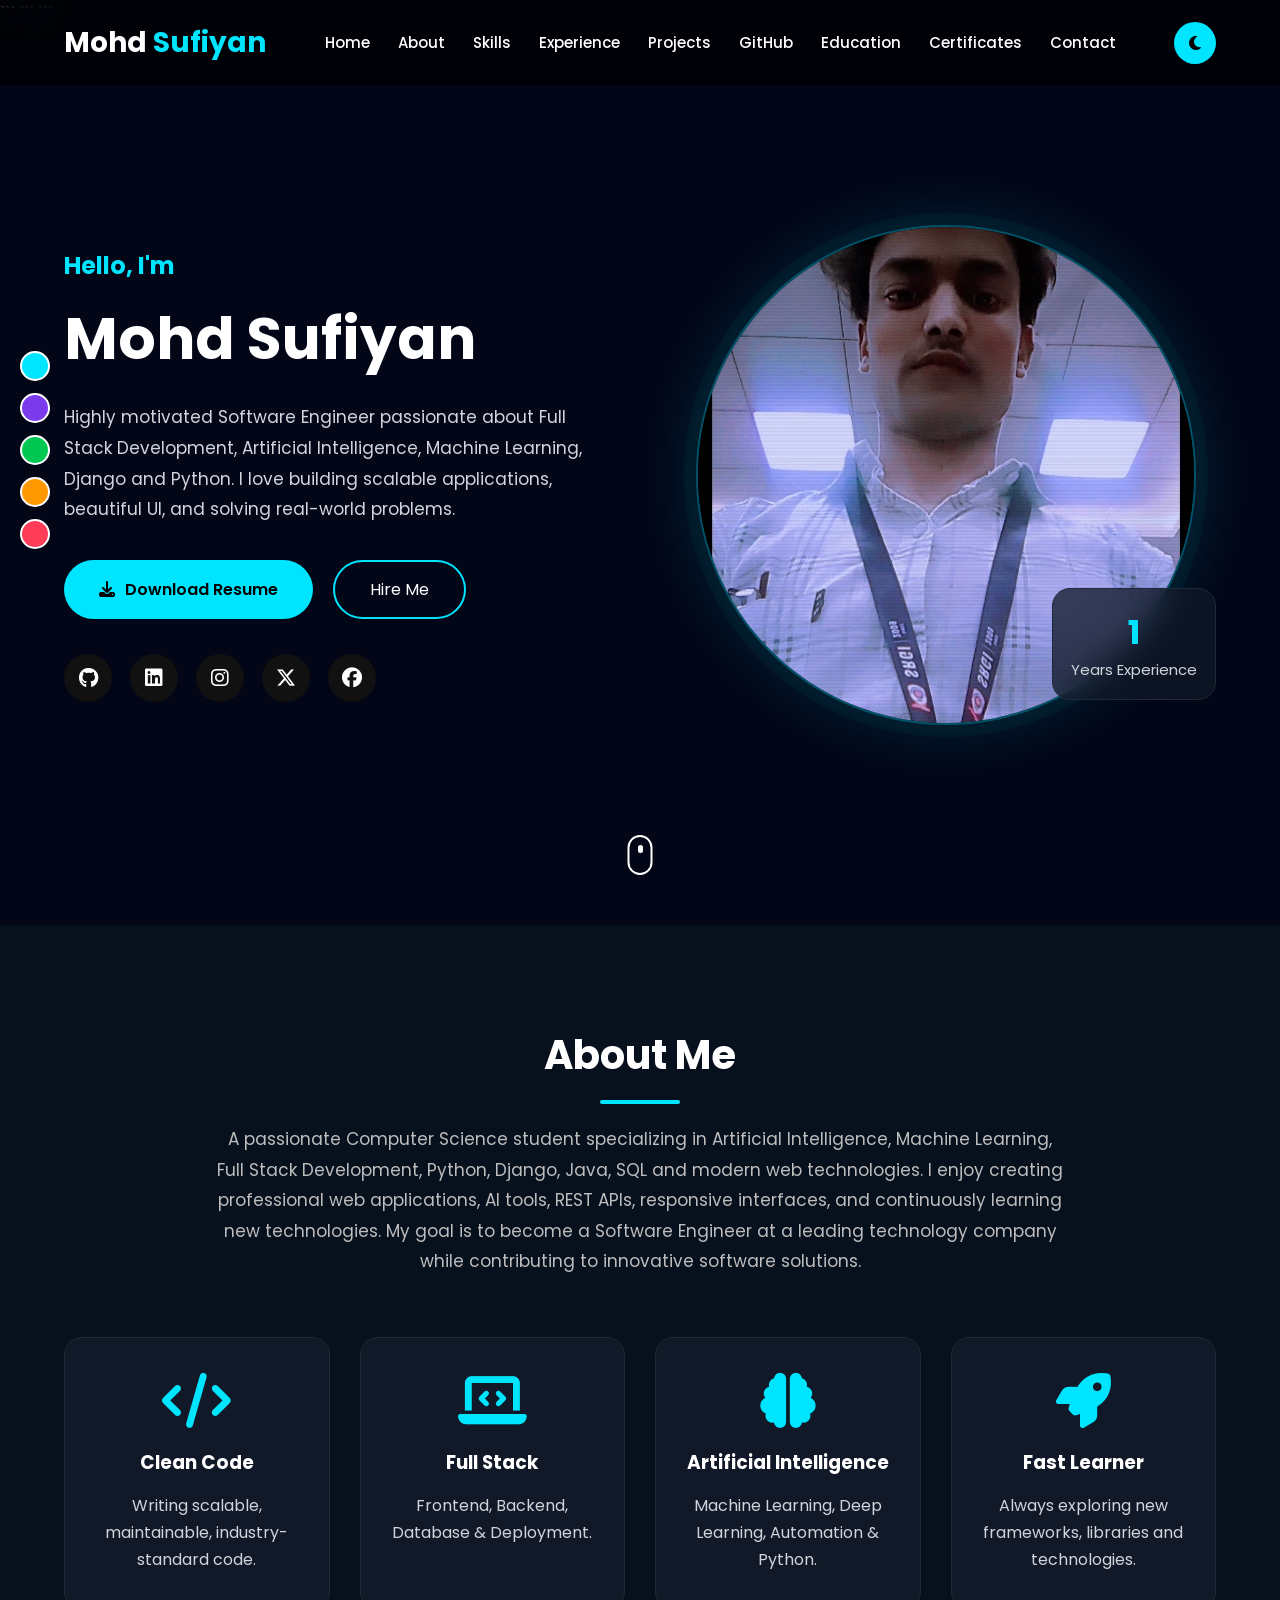
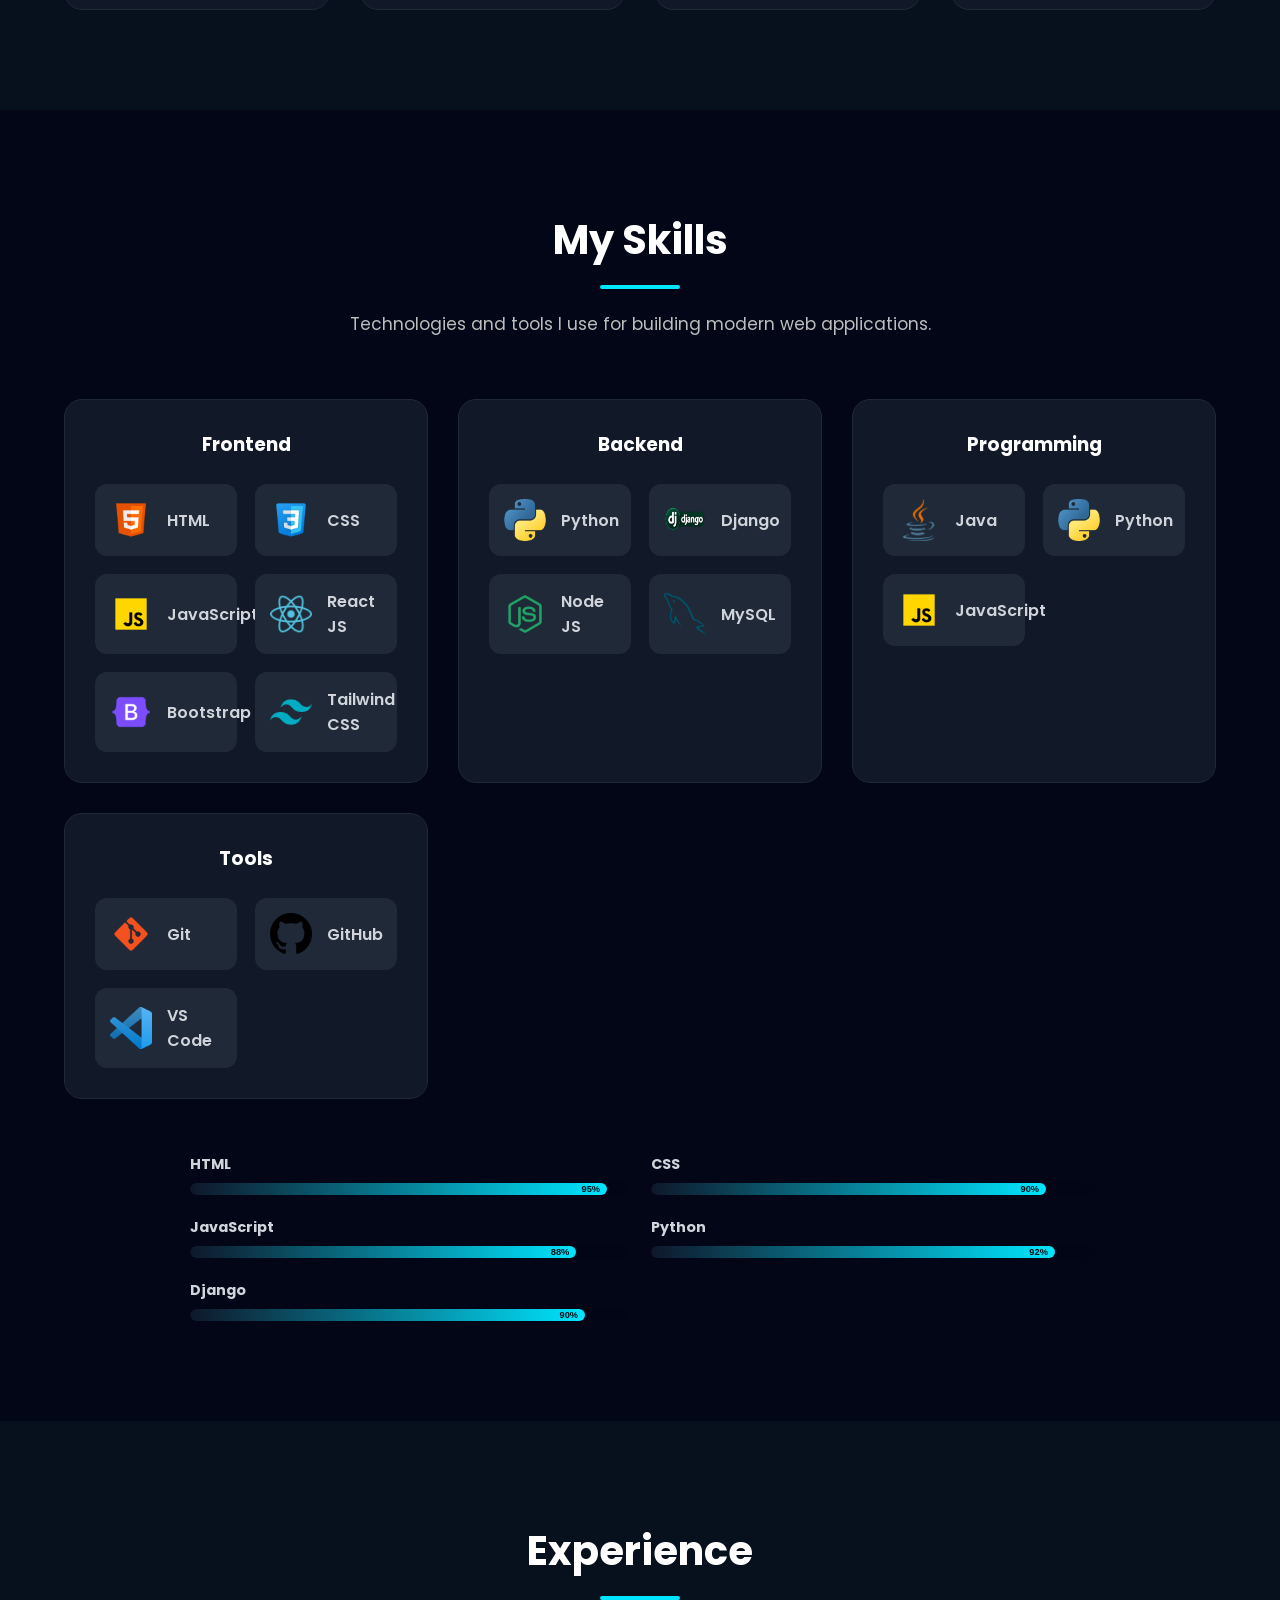
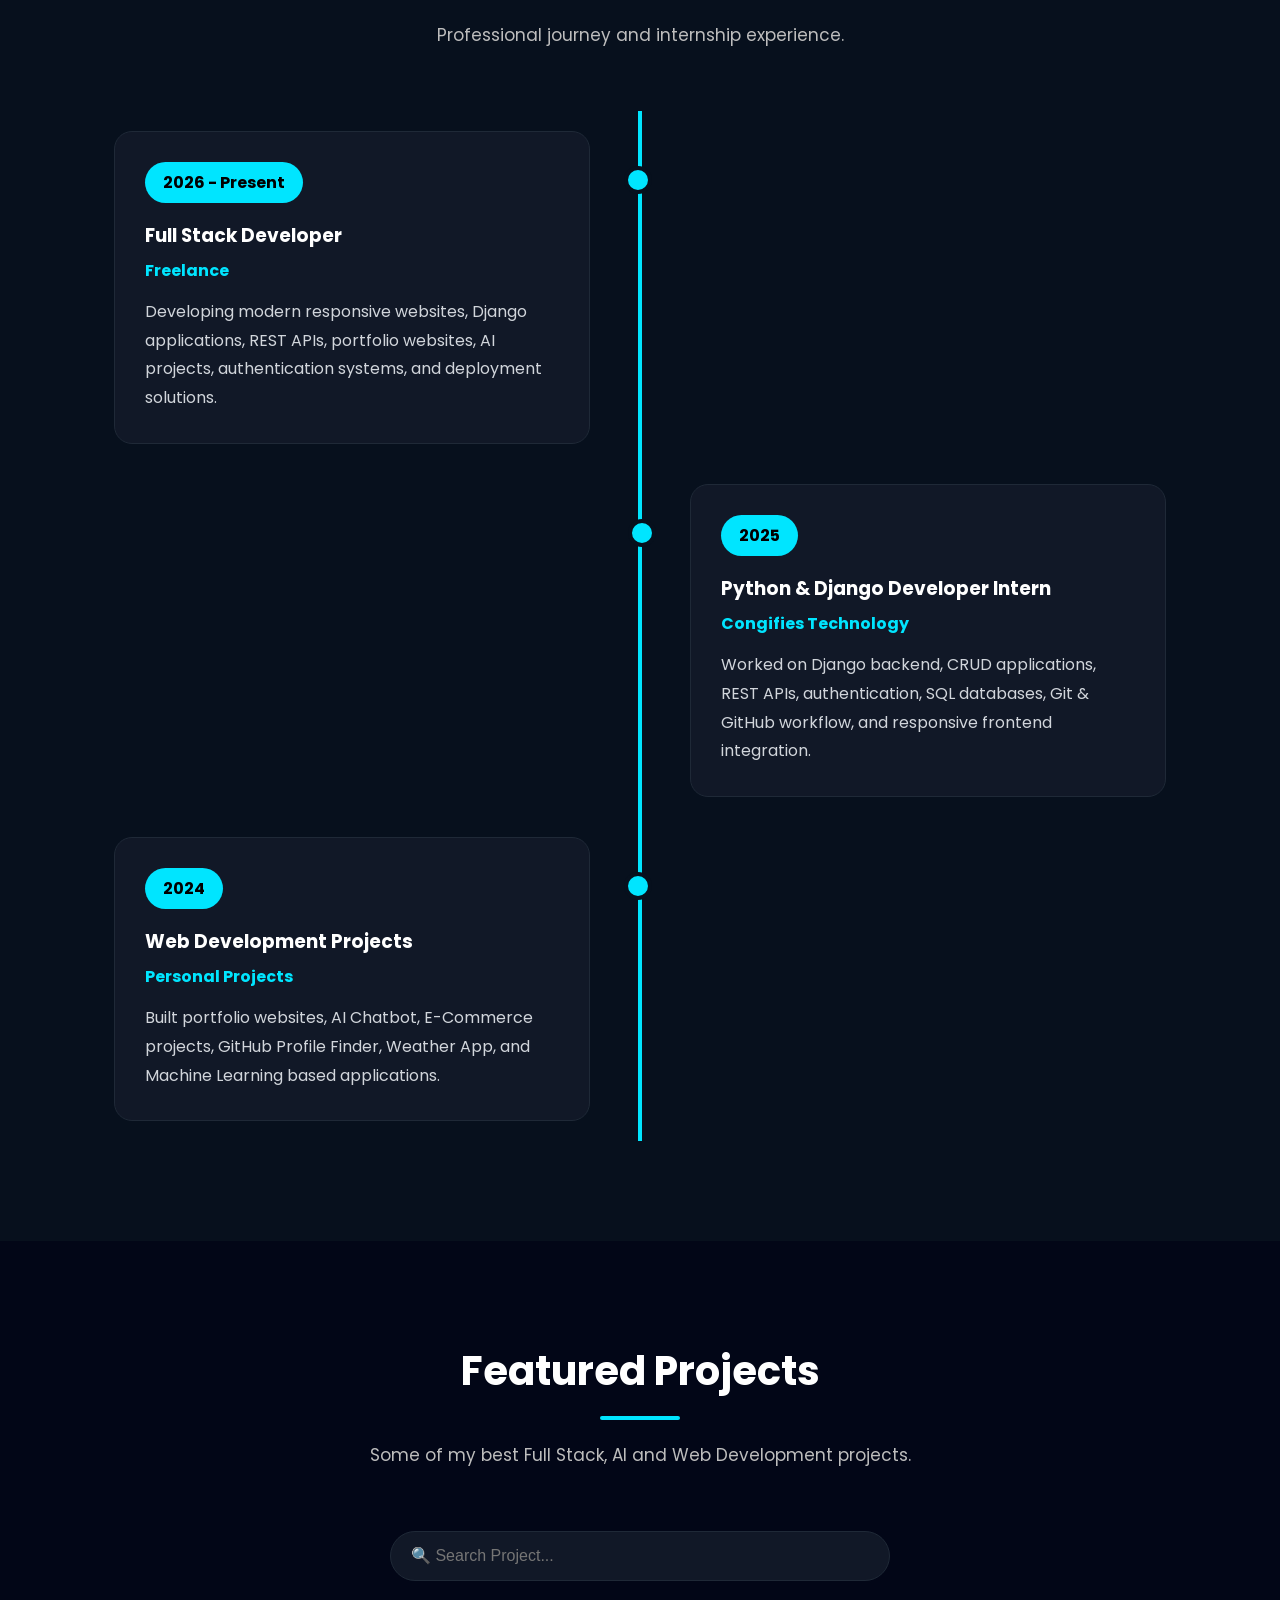
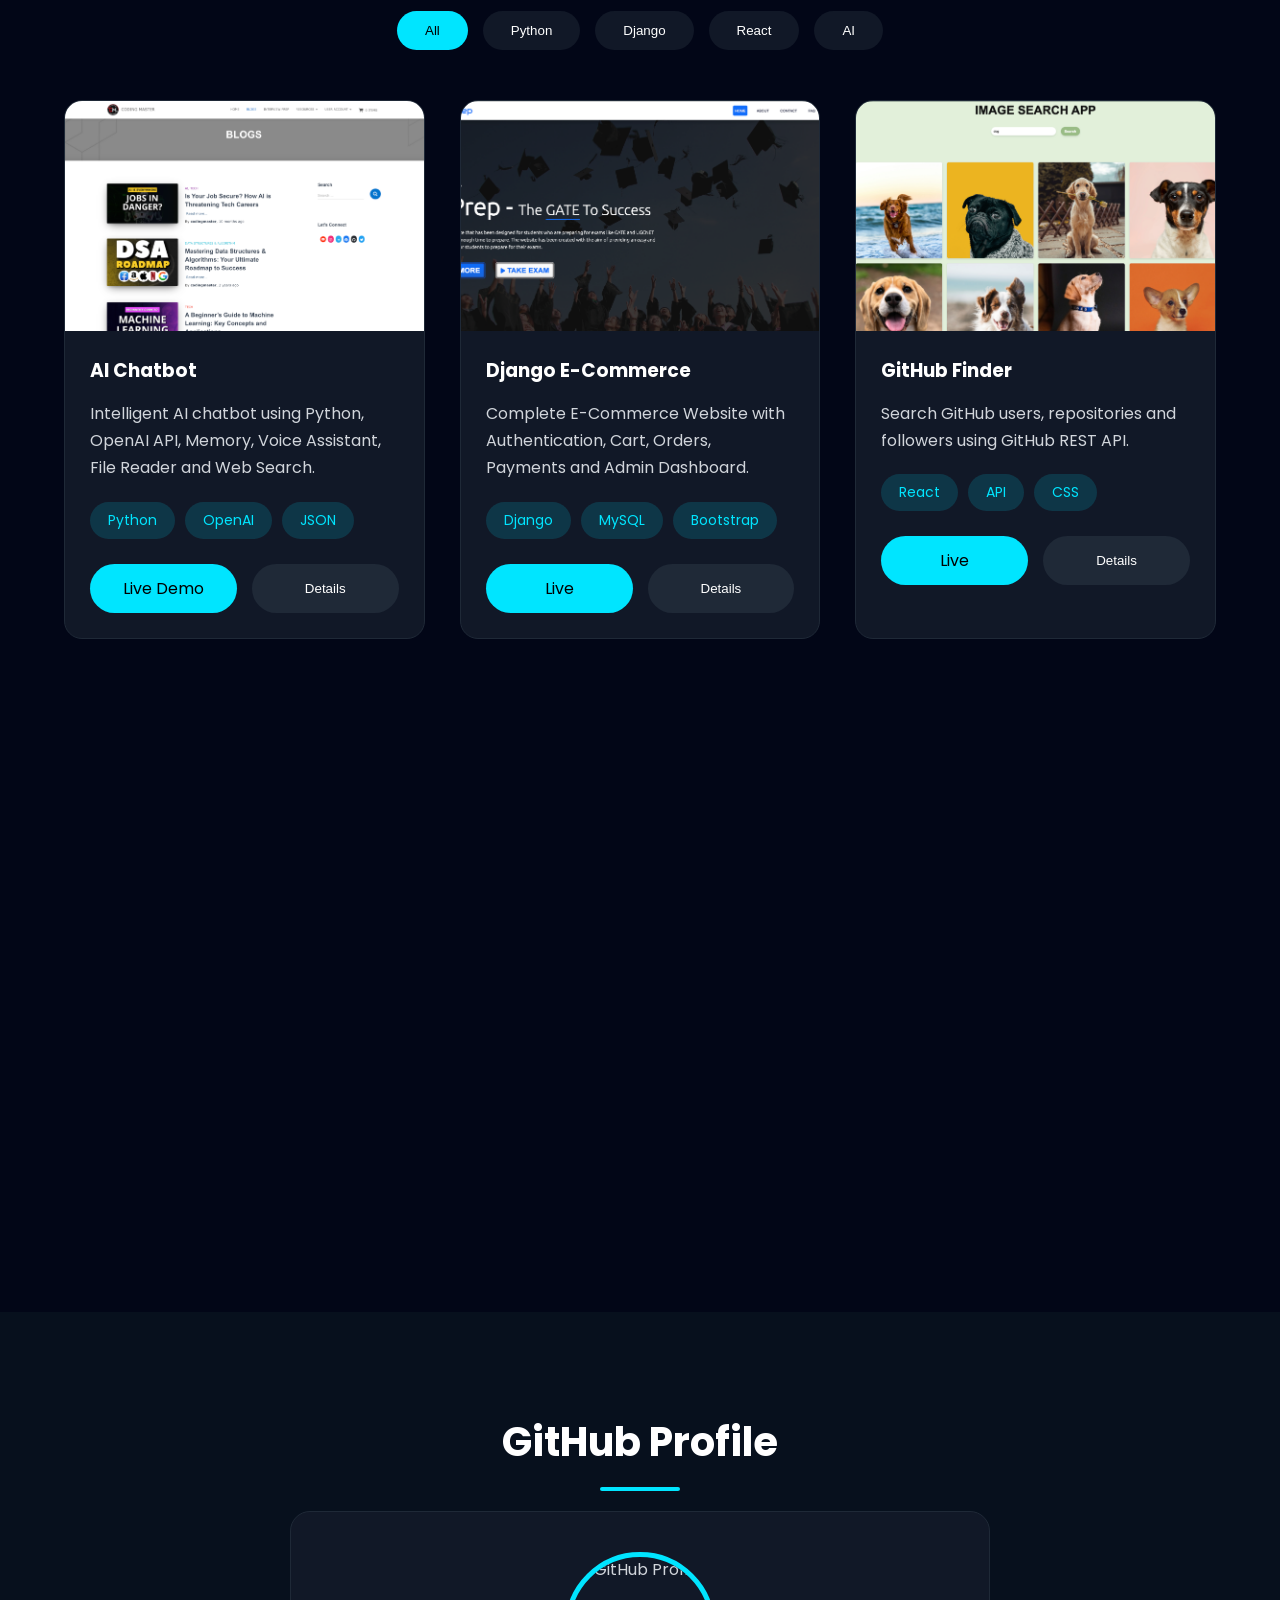
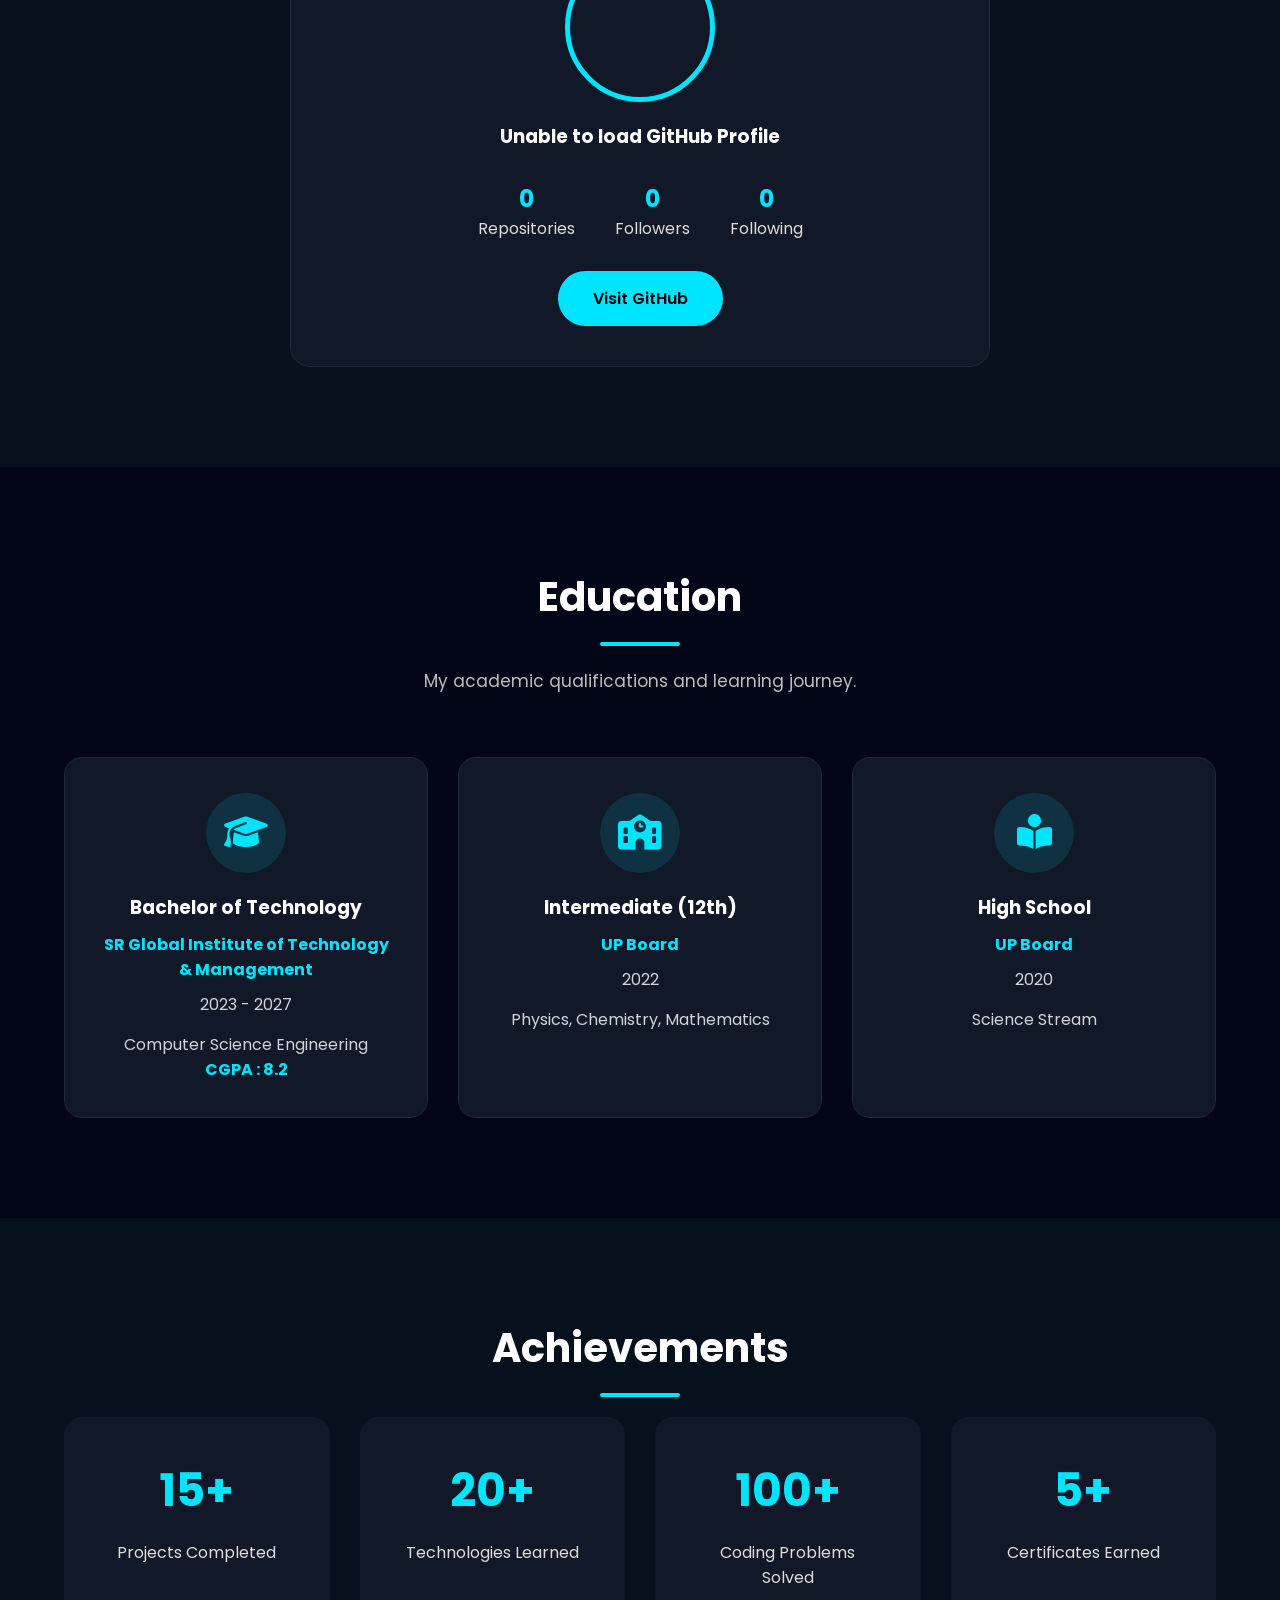
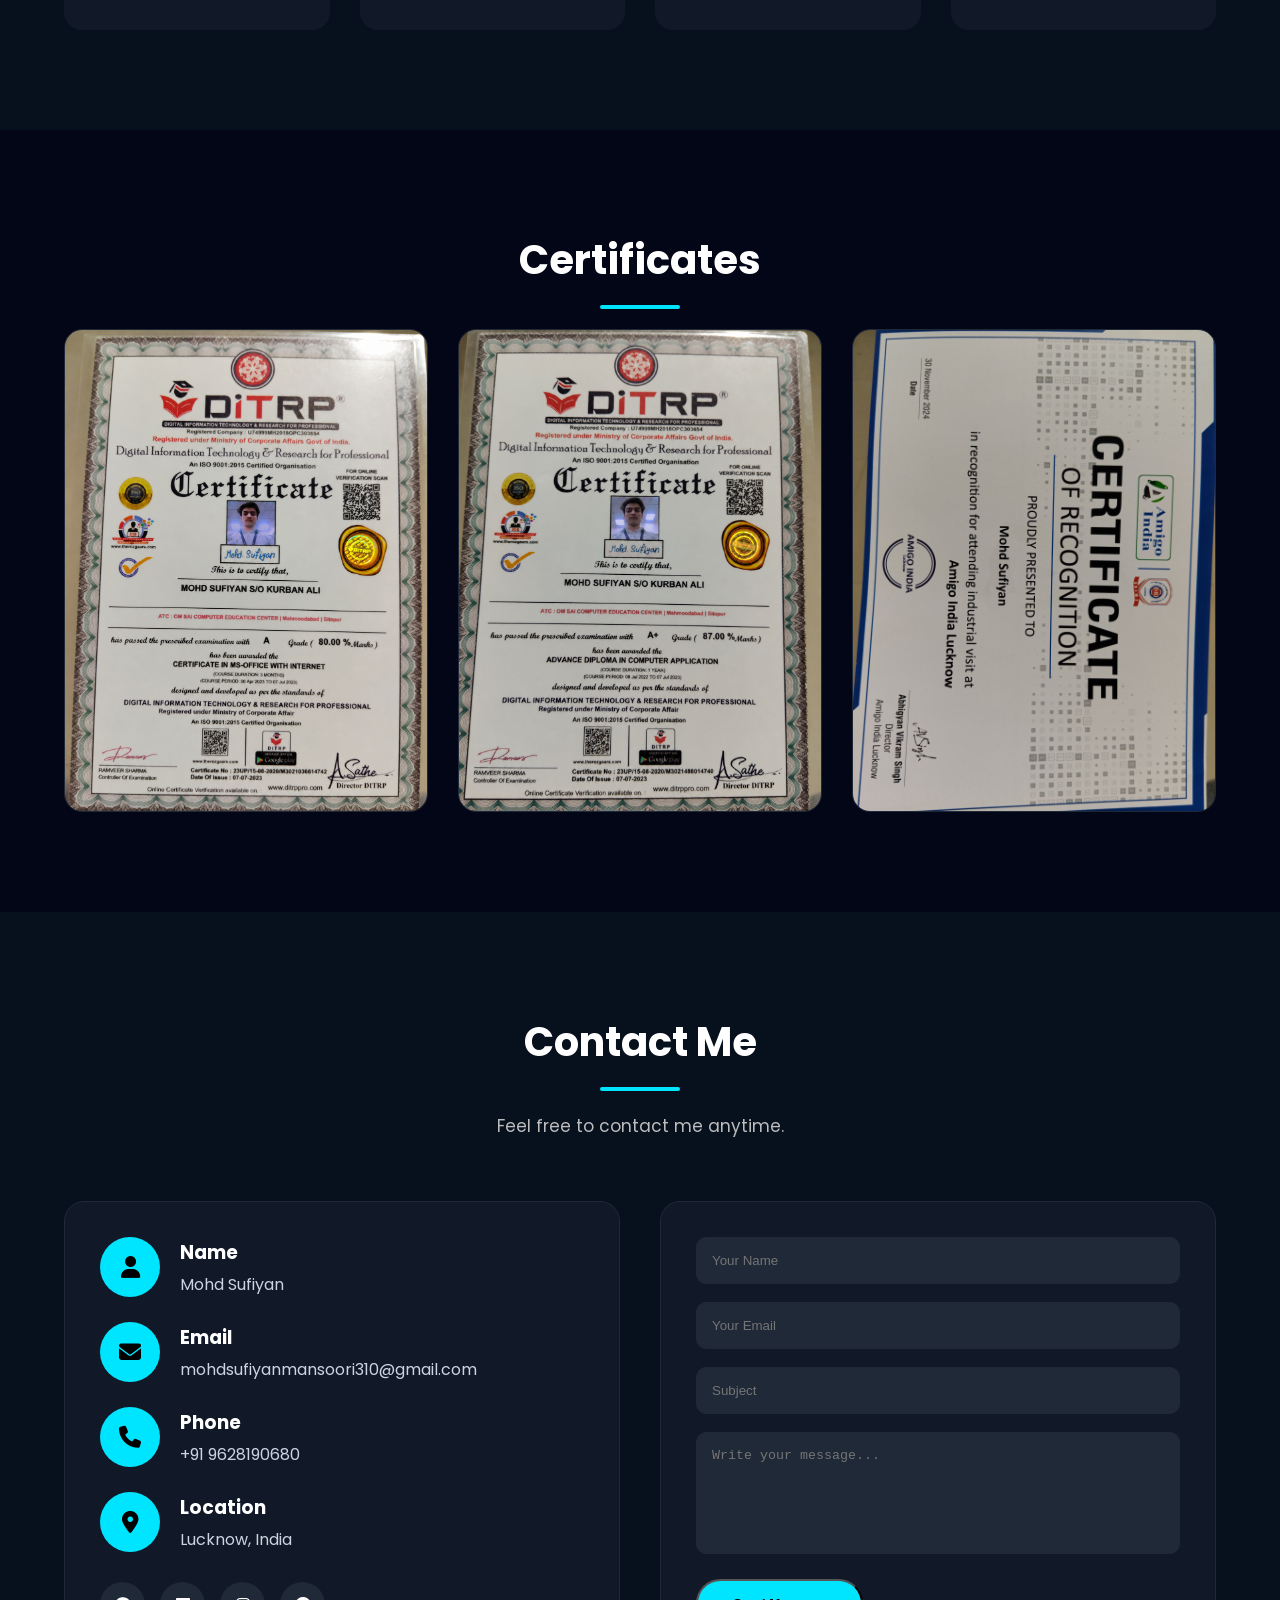
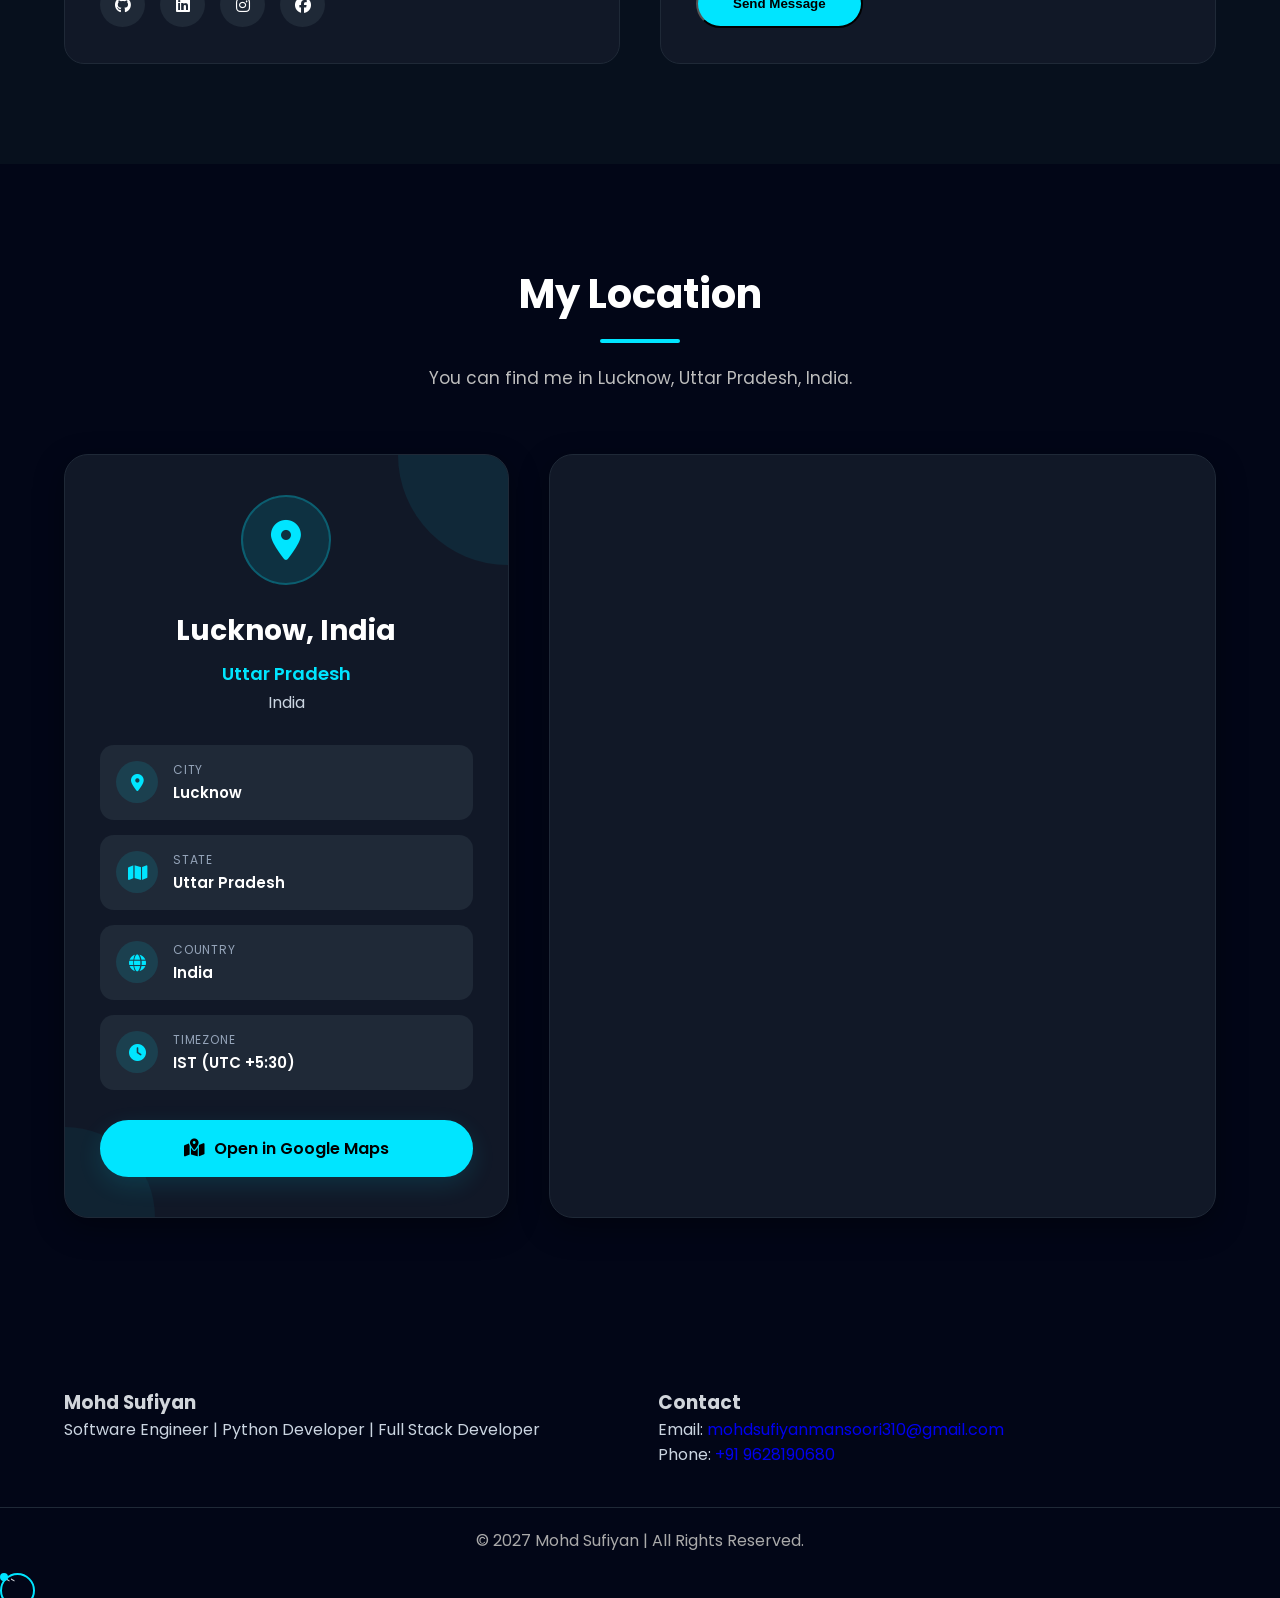
==== commit 78994988: "First commit - Portfolio upload" ====
--- a/index.html
+++ b/index.html
@@ -1,19 +1,17 @@
 <!doctype html>
+
 <html lang="en">
   <head>
     <meta charset="UTF-8" />
-
     <meta http-equiv="X-UA-Compatible" content="IE=edge" />
-
     <meta name="viewport" content="width=device-width, initial-scale=1.0" />
 
+    ```
     <meta name="description" content="Mohd Sufiyan Portfolio" />
-
     <meta
       name="keywords"
       content="Portfolio, Developer, Python, Django, Full Stack"
     />
-
     <meta name="author" content="Mohd Sufiyan" />
 
     <title>Mohd Sufiyan | Software Engineer</title>
@@ -23,7 +21,6 @@
 
     <!-- Google Fonts -->
     <link rel="preconnect" href="https://fonts.googleapis.com" />
-
     <link rel="preconnect" href="https://fonts.gstatic.com" crossorigin />
 
     <link
@@ -39,21 +36,23 @@
 
     <!-- AOS Animation -->
     <link rel="stylesheet" href="https://unpkg.com/aos@2.3.4/dist/aos.css" />
+    ```
   </head>
 
   <body>
-    <!-- ================= Loader ================= -->
-
+    <!-- ================= LOADER ================= -->
+
+    ```
     <div id="loader">
       <div class="loader-circle"></div>
       <h2>Loading Portfolio...</h2>
     </div>
 
-    <!-- ================= Progress Bar ================= -->
+    <!-- ================= PROGRESS BAR ================= -->
 
     <div id="progressBar"></div>
 
-    <!-- ================= Header ================= -->
+    <!-- ================= HEADER ================= -->
 
     <header id="header">
       <div class="container nav">
@@ -71,39 +70,39 @@
         <nav id="navbar">
           <ul>
             <li>
-              <a href="#home" class="nav-link"> Home </a>
+              <a href="#home" class="nav-link">Home</a>
             </li>
 
             <li>
-              <a href="#about" class="nav-link"> About </a>
+              <a href="#about" class="nav-link">About</a>
             </li>
 
             <li>
-              <a href="#skills" class="nav-link"> Skills </a>
+              <a href="#skills" class="nav-link">Skills</a>
             </li>
 
             <li>
-              <a href="#experience" class="nav-link"> Experience </a>
+              <a href="#experience" class="nav-link">Experience</a>
             </li>
 
             <li>
-              <a href="#projects" class="nav-link"> Projects </a>
+              <a href="#projects" class="nav-link">Projects</a>
             </li>
 
             <li>
-              <a href="#github" class="nav-link"> GitHub </a>
+              <a href="#github" class="nav-link">GitHub</a>
             </li>
 
             <li>
-              <a href="#education" class="nav-link"> Education </a>
+              <a href="#education" class="nav-link">Education</a>
             </li>
 
             <li>
-              <a href="#certificates" class="nav-link"> Certificates </a>
+              <a href="#certificates" class="nav-link">Certificates</a>
             </li>
 
             <li>
-              <a href="#contact" class="nav-link"> Contact </a>
+              <a href="#contact" class="nav-link">Contact</a>
             </li>
           </ul>
         </nav>
@@ -117,7 +116,7 @@
       </div>
     </header>
 
-    <!-- ================= Hero Section ================= -->
+    <!-- ================= HERO SECTION ================= -->
 
     <section id="home" class="hero">
       <!-- Particles Background -->
@@ -145,7 +144,6 @@
           <div class="buttons">
             <a href="assets/resume.pdf" download class="btn">
               <i class="fas fa-download"></i>
-
               Download Resume
             </a>
 
@@ -182,12 +180,12 @@
 
           <div class="experience-box">
             <h2>1</h2>
-
             <p>Years Experience</p>
           </div>
         </div>
       </div>
     </section>
+
     <!-- ================= ABOUT ================= -->
 
     <section id="about" class="about">
@@ -207,33 +205,25 @@
         <div class="about-cards">
           <div class="about-card">
             <i class="fas fa-code"></i>
-
             <h3>Clean Code</h3>
-
             <p>Writing scalable, maintainable, industry-standard code.</p>
           </div>
 
           <div class="about-card">
             <i class="fas fa-laptop-code"></i>
-
             <h3>Full Stack</h3>
-
             <p>Frontend, Backend, Database & Deployment.</p>
           </div>
 
           <div class="about-card">
             <i class="fas fa-brain"></i>
-
             <h3>Artificial Intelligence</h3>
-
             <p>Machine Learning, Deep Learning, Automation & Python.</p>
           </div>
 
           <div class="about-card">
             <i class="fas fa-rocket"></i>
-
             <h3>Fast Learner</h3>
-
             <p>Always exploring new frameworks, libraries and technologies.</p>
           </div>
         </div>
@@ -251,8 +241,7 @@
         </p>
 
         <div class="skills-grid">
-          <!-- ================= Frontend ================= -->
-
+          <!-- Frontend -->
           <div class="skill-card" data-aos="zoom-in">
             <h3>Frontend</h3>
 
@@ -289,8 +278,7 @@
             </div>
           </div>
 
-          <!-- ================= Backend ================= -->
-
+          <!-- Backend -->
           <div class="skill-card" data-aos="zoom-in">
             <h3>Backend</h3>
 
@@ -317,8 +305,7 @@
             </div>
           </div>
 
-          <!-- ================= Programming ================= -->
-
+          <!-- Programming -->
           <div class="skill-card" data-aos="zoom-in">
             <h3>Programming</h3>
 
@@ -340,8 +327,7 @@
             </div>
           </div>
 
-          <!-- ================= Tools ================= -->
-
+          <!-- Tools -->
           <div class="skill-card" data-aos="zoom-in">
             <h3>Tools</h3>
 
@@ -363,12 +349,12 @@
             </div>
           </div>
         </div>
-        <!-- ================= Skill Progress ================= -->
+
+        <!-- Skill Progress -->
 
         <div class="progress-wrapper">
           <div class="progress-box">
             <h4>HTML</h4>
-
             <div class="progress-bar">
               <div class="progress html">95%</div>
             </div>
@@ -376,7 +362,6 @@
 
           <div class="progress-box">
             <h4>CSS</h4>
-
             <div class="progress-bar">
               <div class="progress css">90%</div>
             </div>
@@ -384,7 +369,6 @@
 
           <div class="progress-box">
             <h4>JavaScript</h4>
-
             <div class="progress-bar">
               <div class="progress js">88%</div>
             </div>
@@ -392,7 +376,6 @@
 
           <div class="progress-box">
             <h4>Python</h4>
-
             <div class="progress-bar">
               <div class="progress python">92%</div>
             </div>
@@ -400,7 +383,6 @@
 
           <div class="progress-box">
             <h4>Django</h4>
-
             <div class="progress-bar">
               <div class="progress django">90%</div>
             </div>
@@ -409,7 +391,6 @@
       </div>
     </section>
 
-    <!-- ================= END OF ABOUT & SKILLS ================= -->
     <!-- ================= EXPERIENCE ================= -->
 
     <section id="experience" class="experience">
@@ -421,8 +402,6 @@
         </p>
 
         <div class="timeline">
-          <!-- Experience 1 -->
-
           <div class="timeline-item" data-aos="fade-right">
             <div class="timeline-content">
               <span class="year"> 2026 - Present </span>
@@ -439,8 +418,6 @@
             </div>
           </div>
 
-          <!-- Experience 2 -->
-
           <div class="timeline-item" data-aos="fade-left">
             <div class="timeline-content">
               <span class="year"> 2025 </span>
@@ -457,8 +434,6 @@
             </div>
           </div>
 
-          <!-- Experience 3 -->
-
           <div class="timeline-item" data-aos="fade-right">
             <div class="timeline-content">
               <span class="year"> 2024 </span>
@@ -489,7 +464,6 @@
         </p>
 
         <!-- Project Search -->
-
         <div class="project-search">
           <input
             type="text"
@@ -512,13 +486,12 @@
           <button class="filter-btn" data-filter="ai">AI</button>
         </div>
 
-        <!-- ================= Project Grid ================= -->
+        <!-- Project Grid -->
 
         <div class="project-grid">
-          <!-- ================= Project 1 ================= -->
-
+          <!-- Project 1 -->
           <div class="project-card" data-category="python">
-            <img src="images/project1.jpg" alt="AI Chatbot" />
+            <img src="images/projects/project1.jpg" alt="AI Chatbot" />
 
             <div class="project-content">
               <h3>AI Chatbot</h3>
@@ -530,9 +503,7 @@
 
               <div class="tech">
                 <span>Python</span>
-
                 <span>OpenAI</span>
-
                 <span>JSON</span>
               </div>
 
@@ -544,10 +515,9 @@
             </div>
           </div>
 
-          <!-- ================= Project 2 ================= -->
-
+          <!-- Project 2 -->
           <div class="project-card" data-category="django">
-            <img src="images/project2.jpg" alt="Django E-Commerce" />
+            <img src="images/projects/project2.jpg" alt="Django E-Commerce" />
 
             <div class="project-content">
               <h3>Django E-Commerce</h3>
@@ -559,9 +529,7 @@
 
               <div class="tech">
                 <span>Django</span>
-
                 <span>MySQL</span>
-
                 <span>Bootstrap</span>
               </div>
 
@@ -573,10 +541,9 @@
             </div>
           </div>
 
-          <!-- ================= Project 3 ================= -->
-
+          <!-- Project 3 -->
           <div class="project-card" data-category="react">
-            <img src="images/project3.jpg" alt="GitHub Finder" />
+            <img src="images/projects/project3.jpg" alt="GitHub Finder" />
 
             <div class="project-content">
               <h3>GitHub Finder</h3>
@@ -588,9 +555,7 @@
 
               <div class="tech">
                 <span>React</span>
-
                 <span>API</span>
-
                 <span>CSS</span>
               </div>
 
@@ -601,10 +566,10 @@
               </div>
             </div>
           </div>
-          <!-- ================= Project 4 ================= -->
-
+
+          <!-- Project 4 -->
           <div class="project-card" data-category="ai">
-            <img src="images/project4.jpg" alt="Face Recognition" />
+            <img src="images/projects/project4.jpg" alt="Face Recognition" />
 
             <div class="project-content">
               <h3>Face Recognition</h3>
@@ -616,9 +581,7 @@
 
               <div class="tech">
                 <span>Python</span>
-
                 <span>OpenCV</span>
-
                 <span>AI</span>
               </div>
 
@@ -630,10 +593,12 @@
             </div>
           </div>
 
-          <!-- ================= Project 5 ================= -->
-
+          <!-- Project 5 -->
           <div class="project-card" data-category="python">
-            <img src="images/project5.jpg" alt="Student Management System" />
+            <img
+              src="images/projects/project5.jpg"
+              alt="Student Management System"
+            />
 
             <div class="project-content">
               <h3>Student Management System</h3>
@@ -645,7 +610,6 @@
 
               <div class="tech">
                 <span>Python</span>
-
                 <span>SQLite</span>
               </div>
 
@@ -657,10 +621,9 @@
             </div>
           </div>
 
-          <!-- ================= Project 6 ================= -->
-
+          <!-- Project 6 -->
           <div class="project-card" data-category="django">
-            <img src="images/project6.jpg" alt="Portfolio Website" />
+            <img src="images/projects/project6.jpg" alt="Portfolio Website" />
 
             <div class="project-content">
               <h3>Portfolio Website</h3>
@@ -672,9 +635,7 @@
 
               <div class="tech">
                 <span>HTML</span>
-
                 <span>CSS</span>
-
                 <span>JavaScript</span>
               </div>
 
@@ -702,6 +663,7 @@
         <p id="modalDesc"></p>
       </div>
     </div>
+
     <!-- ================= GITHUB ================= -->
 
     <section id="github" class="github">
@@ -718,24 +680,28 @@
           <div class="github-stats">
             <div>
               <h2 id="repo-count">0</h2>
-
-              <span> Repositories </span>
+              <span>Repositories</span>
             </div>
 
             <div>
               <h2 id="followers">0</h2>
-
-              <span> Followers </span>
+              <span>Followers</span>
             </div>
 
             <div>
               <h2 id="following">0</h2>
-
-              <span> Following </span>
-            </div>
-          </div>
-
-          <a id="github-link" class="btn" target="_blank"> Visit GitHub </a>
+              <span>Following</span>
+            </div>
+          </div>
+
+          <a
+            id="github-link"
+            class="btn"
+            target="_blank"
+            rel="noopener noreferrer"
+          >
+            Visit GitHub
+          </a>
         </div>
       </div>
     </section>
@@ -803,6 +769,7 @@
         </div>
       </div>
     </section>
+
     <!-- ================= ACHIEVEMENTS ================= -->
 
     <section class="achievement">
@@ -812,25 +779,21 @@
         <div class="achievement-grid">
           <div class="achievement-card">
             <h2>15+</h2>
-
             <p>Projects Completed</p>
           </div>
 
           <div class="achievement-card">
             <h2>20+</h2>
-
             <p>Technologies Learned</p>
           </div>
 
           <div class="achievement-card">
             <h2>100+</h2>
-
             <p>Coding Problems Solved</p>
           </div>
 
           <div class="achievement-card">
             <h2>5+</h2>
-
             <p>Certificates Earned</p>
           </div>
         </div>
@@ -845,25 +808,29 @@
 
         <div class="certificate-slider">
           <div class="certificate-card">
-            <img src="images/certificate1.jpg" alt="Certificate 1" />
+            <img
+              src="images/certificates/certificate1.jpg"
+              alt="Certificate 1"
+            />
           </div>
 
           <div class="certificate-card">
-            <img src="images/certificate2.jpg" alt="Certificate 2" />
+            <img
+              src="images/certificates/certificate2.jpg"
+              alt="Certificate 2"
+            />
           </div>
 
           <div class="certificate-card">
-            <img src="images/certificate3.jpg" alt="Certificate 3" />
-          </div>
-
-          <div class="certificate-card">
-            <img src="images/certificate4.jpg" alt="Certificate 4" />
+            <img
+              src="images/certificates/certificate3.jpg"
+              alt="Certificate 3"
+            />
           </div>
         </div>
       </div>
     </section>
 
-    <!-- ================= END OF PART 4 ================= -->
     <!-- ================= CONTACT ================= -->
 
     <section id="contact" class="contact">
@@ -873,7 +840,7 @@
         <p class="section-desc">Feel free to contact me anytime.</p>
 
         <div class="contact-wrapper">
-          <!-- ================= Contact Information ================= -->
+          <!-- Contact Information -->
 
           <div class="contact-info">
             <div class="contact-box">
@@ -881,7 +848,6 @@
 
               <div>
                 <h3>Name</h3>
-
                 <p>Mohd Sufiyan</p>
               </div>
             </div>
@@ -891,7 +857,6 @@
 
               <div>
                 <h3>Email</h3>
-
                 <p>mohdsufiyanmansoori310@gmail.com</p>
               </div>
             </div>
@@ -901,7 +866,6 @@
 
               <div>
                 <h3>Phone</h3>
-
                 <p>+91 9628190680</p>
               </div>
             </div>
@@ -911,12 +875,11 @@
 
               <div>
                 <h3>Location</h3>
-
                 <p>Lucknow, India</p>
               </div>
             </div>
 
-            <!-- ================= Social Links ================= -->
+            <!-- Social Links -->
 
             <div class="social-links">
               <a href="#">
@@ -937,7 +900,7 @@
             </div>
           </div>
 
-          <!-- ================= Contact Form ================= -->
+          <!-- Contact Form -->
 
           <div class="contact-form">
             <form id="contactForm">
@@ -958,20 +921,104 @@
 
     <!-- ================= GOOGLE MAP ================= -->
 
-    <section class="map">
-      <iframe
-        src="https://www.google.com/maps/embed?pb="
-        loading="lazy"
-        allowfullscreen
-      >
-      </iframe>
+    <section id="location" class="location-section" aria-label="Location">
+      <div class="container">
+        <h2 class="section-title" data-aos="fade-up">My Location</h2>
+
+        <p class="section-desc" data-aos="fade-up">
+          You can find me in Lucknow, Uttar Pradesh, India.
+        </p>
+
+        <div class="location-wrapper">
+          <!-- Location Info -->
+
+          <div class="location-info" data-aos="fade-right">
+            <div class="location-icon">
+              <i class="fas fa-location-dot"></i>
+            </div>
+
+            <h3>Lucknow, India</h3>
+
+            <p class="location-city">Uttar Pradesh</p>
+
+            <p class="location-country">India</p>
+
+            <!-- Location Details -->
+
+            <div class="location-details">
+              <div class="location-detail">
+                <i class="fas fa-map-marker-alt"></i>
+
+                <div>
+                  <span>City</span>
+                  <strong>Lucknow</strong>
+                </div>
+              </div>
+
+              <div class="location-detail">
+                <i class="fas fa-map"></i>
+
+                <div>
+                  <span>State</span>
+                  <strong>Uttar Pradesh</strong>
+                </div>
+              </div>
+
+              <div class="location-detail">
+                <i class="fas fa-globe"></i>
+
+                <div>
+                  <span>Country</span>
+                  <strong>India</strong>
+                </div>
+              </div>
+
+              <div class="location-detail">
+                <i class="fas fa-clock"></i>
+
+                <div>
+                  <span>Timezone</span>
+                  <strong>IST (UTC +5:30)</strong>
+                </div>
+              </div>
+            </div>
+
+            <!-- Map Button -->
+
+            <a
+              href="https://www.google.com/maps/search/?api=1&query=Lucknow%2C%20Uttar%20Pradesh%2C%20India"
+              target="_blank"
+              rel="noopener noreferrer"
+              class="btn location-btn"
+            >
+              <i class="fas fa-map-location-dot"></i>
+
+              Open in Google Maps
+            </a>
+          </div>
+
+          <!-- Google Map -->
+
+          <div class="map-container" data-aos="fade-left">
+            <iframe
+              src="https://www.google.com/maps?q=Lucknow%2C%20Uttar%20Pradesh%2C%20India&output=embed"
+              title="Google Map showing Lucknow, Uttar Pradesh, India"
+              loading="lazy"
+              allowfullscreen
+              referrerpolicy="no-referrer-when-downgrade"
+            ></iframe>
+          </div>
+        </div>
+      </div>
     </section>
+
     <!-- ================= FOOTER ================= -->
 
     <footer>
       <div class="container footer">
         <div class="footer-left">
           <h3>Mohd Sufiyan</h3>
+
           <p>Software Engineer | Python Developer | Full Stack Developer</p>
         </div>
 
@@ -980,11 +1027,15 @@
 
           <p>
             Email:
-            <a href="mailto:mohdsufiyanmansoori310@gmail.com"
-              >mohdsufiyanmansoori310@gmail.com</a
-            >
+            <a href="mailto:mohdsufiyanmansoori310@gmail.com">
+              mohdsufiyanmansoori310@gmail.com
+            </a>
           </p>
-          <p>Phone: <a href="tel:+919628190680">+91 9628190680</a></p>
+
+          <p>
+            Phone:
+            <a href="tel:+919628190680"> +91 9628190680 </a>
+          </p>
         </div>
       </div>
 
@@ -1001,36 +1052,14 @@
 
     <div id="toast">✔ Message Sent Successfully</div>
 
-    <!-- ================= AI CHATBOT ================= -->
-
-    <div id="chatbot-btn">🤖</div>
-
-    <div id="chatbox">
-      <div class="chat-header">
-        AI Portfolio Assistant
-
-        <span id="closeChat"> ✖ </span>
-      </div>
-
-      <div class="chat-body" id="chatBody">
-        <div class="bot">
-          👋 Hello! Welcome to Mohd Sufiyan's Portfolio. Ask me anything about
-          Skills, Projects, Education, Experience, Contact etc.
-        </div>
-      </div>
-
-      <div class="chat-input">
-        <input type="text" id="userInput" placeholder="Type your message..." />
-
-        <button id="sendBtn">Send</button>
-      </div>
-    </div>
-
     <!-- ================= WHATSAPP ================= -->
 
-    <a href="https://wa.me/91XXXXXXXXXX" target="_blank" class="whatsapp">
-      <img src="images/whatsapp.png" alt="WhatsApp" />
-    </a>
+    <a
+      href="https://wa.me/91XXXXXXXXXX"
+      target="_blank"
+      rel="noopener noreferrer"
+      class="whatsapp"
+    ></a>
 
     <!-- ================= THEME COLORS ================= -->
 
@@ -1046,103 +1075,55 @@
       <div class="color red" data-color="#ff3d57"></div>
     </div>
 
-    <!-- ================= VISITOR COUNTER ================= -->
-
-    <div class="visitor-box">
-      <h4>Visitors</h4>
-
-      <h2 id="visitorCount">0000</h2>
-    </div>
-
-    <!-- ================= FLOATING SOCIAL ================= -->
-
-    <div class="floating-social">
-      <a href="#">
-        <i class="fab fa-github"></i>
-      </a>
-
-      <a href="#">
-        <i class="fab fa-linkedin"></i>
-      </a>
-
-      <a href="#">
-        <i class="fab fa-instagram"></i>
-      </a>
-
-      <a href="#">
-        <i class="fab fa-facebook"></i>
-      </a>
-    </div>
-
     <!-- ================= CUSTOM CURSOR ================= -->
 
     <div class="cursor-dot"></div>
-
     <div class="cursor-outline"></div>
-
-    <!-- ================= MUSIC BUTTON ================= -->
-
-    <button id="musicBtn">🎵</button>
-
-    <audio id="bgMusic" loop>
-      <source src="music/background.mp3" type="audio/mp3" />
-    </audio>
 
     <!-- ================= SCROLL INDICATOR ================= -->
 
     <div class="scroll-down">
       <span></span>
     </div>
+
     <!-- ================= JAVASCRIPT ================= -->
 
     <!-- Main JavaScript -->
     <script src="script.js"></script>
 
-    <!-- ================= AOS ================= -->
-
+    <!-- AOS -->
     <script src="https://unpkg.com/aos@2.3.4/dist/aos.js"></script>
 
     <script>
       AOS.init({
         duration: 1000,
-
         once: true,
       });
     </script>
 
-    <!-- ================= PARTICLES JS ================= -->
-
+    <!-- Particles JS -->
     <script src="https://cdn.jsdelivr.net/npm/particles.js@2.0.0/particles.min.js"></script>
 
     <script>
-      particlesJS.load(
-        "particles-js",
-
-        "particles.json",
-      );
+      particlesJS.load("particles-js", "particles.json");
     </script>
 
-    <!-- ================= TYPED JS ================= -->
-
+    <!-- Typed JS -->
     <script src="https://unpkg.com/typed.js@2.1.0/dist/typed.umd.js"></script>
 
     <script>
       new Typed("#typing", {
         strings: [
           "Software Engineer",
-
-          "Python Developer",
-          "AI Engineer",
-
-          "Machine Learning Engineer",
+          "Python & Django Developer",
+          "Java Developer",
         ],
 
         typeSpeed: 70,
-
         backSpeed: 40,
-
         loop: true,
       });
     </script>
+    ```
   </body>
 </html>
--- a/global.css
+++ b/global.css
@@ -21,6 +21,9 @@
   --shadow: 0 10px 30px rgba(0, 0, 0, 0.35);
 
   --transition: 0.4s ease;
+
+  /* FIX: rgba(var(--primary-rgb), ...) ke liye */
+  --primary-rgb: 0, 229, 255;
 }
 
 /*================ RESET ================*/
@@ -123,7 +126,6 @@
   left: 0;
 
   height: 4px;
-
   width: 0;
 
   background: var(--primary);
@@ -135,16 +137,13 @@
 
 header {
   position: fixed;
-
   top: 0;
   left: 0;
 
   width: 100%;
-
-  z-index: 999;
+  z-index: 9999;
 
   background: rgba(0, 0, 0, 0.75);
-
   backdrop-filter: blur(15px);
 
   transition: 0.4s;
@@ -175,7 +174,6 @@
 
 nav ul li a {
   color: #fff;
-
   font-size: 15px;
   font-weight: 500;
 
@@ -190,7 +188,6 @@
   display: none;
 
   font-size: 28px;
-
   color: #fff;
 
   cursor: pointer;
@@ -199,7 +196,6 @@
 .header-icons {
   display: flex;
   align-items: center;
-
   gap: 15px;
 }
 
@@ -212,11 +208,9 @@
   justify-content: center;
 
   background: var(--primary);
-
   color: #000;
 
   border-radius: 50%;
-
   cursor: pointer;
 }
 
@@ -261,7 +255,6 @@
   color: var(--primary);
 
   font-size: 24px;
-
   margin-bottom: 12px;
 }
 
@@ -269,7 +262,6 @@
   color: #fff;
 
   font-size: 58px;
-
   font-weight: 700;
 
   margin-bottom: 10px;
@@ -277,7 +269,6 @@
 
 .hero-text h2 {
   font-size: 34px;
-
   color: #ddd;
 
   margin-bottom: 20px;
@@ -320,6 +311,7 @@
 
   display: inline-flex;
   align-items: center;
+
   gap: 10px;
 }
 
@@ -387,37 +379,46 @@
 .hero-image {
   position: relative;
 
-  text-align: center;
-}
-
-.hero-image img {
-  width: 200px;
-
-  margin: auto;
+  display: grid;
+
+  place-items: center;
+}
+
+.hero-image > img {
+  position: relative;
+
+  z-index: 2;
+
+  width: min(100%, 500px);
+
+  aspect-ratio: 1;
+
+  object-fit: cover;
+
+  border: 2px solid rgba(var(--primary-rgb), 0.35);
 
   border-radius: 50%;
 
-  border: 8px solid var(--primary);
-
-  box-shadow: 0 0 50px rgba(0, 229, 255, 0.35);
+  box-shadow:
+    0 0 0 12px rgba(var(--primary-rgb), 0.03),
+    0 0 70px rgba(var(--primary-rgb), 0.16);
+
+  animation: float 5s ease-in-out infinite;
 }
 
 .experience-box {
   position: absolute;
-
-  bottom: 20px;
-
   right: 0;
-
-  background: #fff;
-
-  color: #000;
-
-  padding: 20px;
-
-  border-radius: 20px;
-
-  box-shadow: var(--shadow);
+  bottom: 5%;
+  z-index: 3;
+  min-width: 145px;
+  padding: 18px;
+  border: 1px solid var(--border);
+  border-radius: 18px;
+  background: rgba(16, 24, 39, 0.75);
+  backdrop-filter: blur(14px);
+  box-shadow: var(--shadow-md);
+  text-align: center;
 }
 
 .experience-box h2 {
@@ -428,6 +429,19 @@
 
 .experience-box p {
   font-size: 15px;
+}
+
+/*================ FLOAT ANIMATION ================*/
+
+@keyframes float {
+  0%,
+  100% {
+    transform: translateY(0);
+  }
+
+  50% {
+    transform: translateY(-15px);
+  }
 }
 
 /*================ RESPONSIVE ================*/
@@ -481,12 +495,11 @@
     width: 260px;
   }
 }
+
 /*==========================================
         PORTFOLIO CSS - PART 2
-    About + Skills + Experience
+        About + Skills + Experience
 ==========================================*/
-
-/*================ SECTION ================*/
 
 section {
   padding: 100px 0;
@@ -494,28 +507,42 @@
 
 .section-title {
   text-align: center;
+
   font-size: 40px;
-  color: #fff;
+
+  color: #fff;
+
   margin-bottom: 20px;
+
   position: relative;
 }
 
 .section-title::after {
   content: "";
+
   width: 80px;
   height: 4px;
+
   background: var(--primary);
+
   display: block;
+
   margin: 15px auto;
+
   border-radius: 10px;
 }
 
 .section-desc {
   text-align: center;
+
   max-width: 850px;
+
   margin: 0 auto 60px;
+
   line-height: 1.8;
+
   color: #bdbdbd;
+
   font-size: 17px;
 }
 
@@ -527,12 +554,15 @@
 
 .about-cards {
   display: grid;
+
   grid-template-columns: repeat(auto-fit, minmax(250px, 1fr));
+
   gap: 30px;
 }
 
 .about-card {
   background: var(--card);
+
   border: 1px solid var(--border);
 
   border-radius: 18px;
@@ -573,7 +603,7 @@
 /*================ SKILLS ================*/
 
 .skills {
-  background: #020617;
+  background: var(--bg-soft);
 }
 
 .skills-grid {
@@ -644,7 +674,6 @@
 
 .skill-item img {
   width: 42px;
-
   height: 42px;
 }
 
@@ -655,47 +684,40 @@
 /*================ PROGRESS ================*/
 
 .progress-wrapper {
-  margin-top: 80px;
-}
-
-.progress-box {
-  margin-bottom: 28px;
+  display: grid;
+  grid-template-columns: repeat(2, 1fr);
+  gap: 22px;
+  max-width: 900px;
+  margin: 55px auto 0;
 }
 
 .progress-box h4 {
-  color: #fff;
-
-  margin-bottom: 12px;
+  margin-bottom: 8px;
+  color: var(--text-soft);
+  font-size: 0.9rem;
 }
 
 .progress-bar {
-  background: #1f2937;
-
-  height: 16px;
-
-  border-radius: 30px;
-
+  height: 12px;
   overflow: hidden;
+  border-radius: 99px;
+  background: var(--surface-3);
+  box-shadow: inset 0 1px 4px rgba(0, 0, 0, 0.25);
 }
 
 .progress {
+  width: 0;
   height: 100%;
-
-  background: linear-gradient(90deg, var(--primary), #00bcd4);
-
-  color: #000;
-
-  text-align: right;
-
-  padding-right: 15px;
-
-  font-size: 12px;
-
-  font-weight: 700;
-
-  line-height: 16px;
-
-  border-radius: 30px;
+  display: flex;
+  align-items: center;
+  justify-content: flex-end;
+  padding-right: 7px;
+  border-radius: inherit;
+  background: linear-gradient(90deg, var(--secondary), var(--primary));
+  color: #001016;
+  font-size: 0.58rem;
+  font-weight: 800;
+  animation: progressGrow 1.6s ease forwards;
 }
 
 .progress.html {
@@ -822,7 +844,6 @@
   top: 55px;
 
   width: 20px;
-
   height: 20px;
 
   border-radius: 50%;
@@ -889,9 +910,10 @@
     justify-content: flex-start;
   }
 }
+
 /*==========================================
         PORTFOLIO CSS - PART 3
-Projects + GitHub + Education + Certificates
+        Projects + GitHub + Education + Certificates
 ==========================================*/
 
 /*================ PROJECTS ================*/
@@ -902,18 +924,27 @@
 
 .project-search {
   max-width: 500px;
+
   margin: 0 auto 30px;
 }
 
 .project-search input {
   width: 100%;
+
   padding: 15px 20px;
+
   border: none;
+
   outline: none;
+
   border-radius: 50px;
+
   background: #111827;
-  color: #fff;
+
+  color: #fff;
+
   border: 1px solid var(--border);
+
   font-size: 16px;
 }
 
@@ -923,51 +954,72 @@
 
 .project-filter {
   display: flex;
+
   justify-content: center;
+
   flex-wrap: wrap;
+
   gap: 15px;
+
   margin-bottom: 50px;
 }
 
 .filter-btn {
   padding: 12px 28px;
+
   background: #111827;
-  color: #fff;
+
+  color: #fff;
+
   border: none;
+
   border-radius: 30px;
+
   cursor: pointer;
+
   transition: 0.3s;
 }
 
 .filter-btn:hover,
 .filter-btn.active {
   background: var(--primary);
+
   color: #000;
 }
 
 .project-grid {
   display: grid;
+
   grid-template-columns: repeat(auto-fit, minmax(340px, 1fr));
+
   gap: 35px;
 }
 
 .project-card {
   background: #111827;
+
   border-radius: 18px;
+
   overflow: hidden;
+
   border: 1px solid var(--border);
+
   transition: 0.4s;
 }
 
 .project-card:hover {
   transform: translateY(-10px);
+
   border-color: var(--primary);
+
   box-shadow: 0 20px 40px rgba(0, 229, 255, 0.15);
 }
 
 .project-card img {
   width: 100%;
+
   height: 230px;
+
   object-fit: cover;
 }
 
@@ -977,58 +1029,78 @@
 
 .project-content h3 {
   color: #fff;
+
   margin-bottom: 15px;
 }
 
 .project-content p {
   line-height: 1.7;
+
   margin-bottom: 20px;
 }
 
 .tech {
   display: flex;
+
   flex-wrap: wrap;
+
   gap: 10px;
+
   margin-bottom: 25px;
 }
 
 .tech span {
   padding: 8px 18px;
+
   border-radius: 30px;
+
   background: rgba(0, 229, 255, 0.15);
+
   color: var(--primary);
+
   font-size: 14px;
 }
 
 .project-buttons {
   display: flex;
+
   justify-content: space-between;
+
   gap: 15px;
 }
 
 .btn-small,
 .details-btn {
   flex: 1;
+
   text-align: center;
+
   padding: 12px;
+
   border: none;
+
   border-radius: 30px;
+
   cursor: pointer;
+
   transition: 0.3s;
 }
 
 .btn-small {
   background: var(--primary);
+
   color: #000;
 }
 
 .details-btn {
   background: #1f2937;
+
   color: #fff;
 }
 
 .details-btn:hover {
   background: var(--primary);
+
   color: #000;
 }
 
@@ -1036,32 +1108,47 @@
 
 .modal {
   position: fixed;
+
   inset: 0;
+
   display: none;
+
   justify-content: center;
+
   align-items: center;
+
   background: rgba(0, 0, 0, 0.85);
+
   z-index: 9999;
 }
 
 .modal-content {
   width: 90%;
+
   max-width: 700px;
+
   background: #111827;
+
   border-radius: 20px;
+
   padding: 30px;
+
   text-align: center;
+
   position: relative;
 }
 
 .modal-content img {
   width: 100%;
+
   border-radius: 15px;
+
   margin-bottom: 20px;
 }
 
 .modal-content h2 {
   color: #fff;
+
   margin-bottom: 15px;
 }
 
@@ -1071,10 +1158,15 @@
 
 .close {
   position: absolute;
+
   top: 15px;
+
   right: 20px;
-  color: #fff;
+
+  color: #fff;
+
   font-size: 35px;
+
   cursor: pointer;
 }
 
@@ -1086,31 +1178,45 @@
 
 .github-card {
   max-width: 700px;
+
   margin: auto;
+
   background: #111827;
+
   border-radius: 20px;
+
   padding: 40px;
+
   text-align: center;
+
   border: 1px solid var(--border);
 }
 
 .github-card img {
   width: 150px;
+
   height: 150px;
+
   border-radius: 50%;
+
   margin: auto;
+
   border: 5px solid var(--primary);
 }
 
 .github-card h3 {
   color: #fff;
+
   margin: 20px 0 10px;
 }
 
 .github-stats {
   display: flex;
+
   justify-content: center;
+
   gap: 40px;
+
   margin: 30px 0;
 }
 
@@ -1130,53 +1236,73 @@
 
 .education-grid {
   display: grid;
+
   grid-template-columns: repeat(auto-fit, minmax(300px, 1fr));
+
   gap: 30px;
 }
 
 .education-card {
   background: #111827;
+
   border-radius: 18px;
+
   text-align: center;
+
   padding: 35px;
+
   transition: 0.4s;
+
   border: 1px solid var(--border);
 }
 
 .education-card:hover {
   transform: translateY(-10px);
+
   border-color: var(--primary);
 }
 
 .edu-icon {
   width: 80px;
+
   height: 80px;
+
   margin: auto;
+
   border-radius: 50%;
+
   background: rgba(0, 229, 255, 0.12);
-  display: flex;
+
+  display: flex;
+
   justify-content: center;
+
   align-items: center;
+
   margin-bottom: 20px;
 }
 
 .edu-icon i {
   font-size: 35px;
+
   color: var(--primary);
 }
 
 .education-card h3 {
   color: #fff;
+
   margin-bottom: 10px;
 }
 
 .education-card h4 {
   color: var(--primary);
+
   margin-bottom: 10px;
 }
 
 .education-card span {
   display: block;
+
   margin-bottom: 15px;
 }
 
@@ -1192,15 +1318,21 @@
 
 .achievement-grid {
   display: grid;
+
   grid-template-columns: repeat(auto-fit, minmax(220px, 1fr));
+
   gap: 30px;
 }
 
 .achievement-card {
   background: #111827;
+
   padding: 40px;
+
   text-align: center;
+
   border-radius: 18px;
+
   transition: 0.4s;
 }
 
@@ -1210,7 +1342,9 @@
 
 .achievement-card h2 {
   font-size: 45px;
+
   color: var(--primary);
+
   margin-bottom: 15px;
 }
 
@@ -1226,20 +1360,27 @@
 
 .certificate-slider {
   display: grid;
+
   grid-template-columns: repeat(auto-fit, minmax(260px, 1fr));
+
   gap: 30px;
 }
 
 .certificate-card {
   overflow: hidden;
+
   border-radius: 18px;
+
   border: 1px solid var(--border);
+
   transition: 0.4s;
 }
 
 .certificate-card img {
   width: 100%;
+
   display: block;
+
   transition: 0.5s;
 }
 
@@ -1256,6 +1397,7 @@
 
   .github-stats {
     flex-direction: column;
+
     gap: 20px;
   }
 
@@ -1269,9 +1411,10 @@
     grid-template-columns: 1fr;
   }
 }
+
 /*==========================================
         PORTFOLIO CSS - PART 4
- Contact + Footer + Extras + Responsive
+        Contact + Footer + Extras
 ==========================================*/
 
 /*================ CONTACT ================*/
@@ -1282,40 +1425,58 @@
 
 .contact-wrapper {
   display: grid;
+
   grid-template-columns: 1fr 1fr;
+
   gap: 40px;
+
   margin-top: 50px;
 }
 
 .contact-info,
 .contact-form {
   background: #111827;
+
   padding: 35px;
+
   border-radius: 20px;
+
   border: 1px solid var(--border);
 }
 
 .contact-box {
   display: flex;
+
   align-items: center;
+
   gap: 20px;
+
   margin-bottom: 25px;
 }
 
 .contact-box i {
   width: 60px;
+
   height: 60px;
-  display: flex;
+
+  display: flex;
+
   align-items: center;
+
   justify-content: center;
+
   background: var(--primary);
+
   color: #000;
+
   border-radius: 50%;
+
   font-size: 22px;
 }
 
 .contact-box h3 {
   color: #fff;
+
   margin-bottom: 5px;
 }
 
@@ -1325,36 +1486,54 @@
 
 .social-links {
   display: flex;
+
   gap: 15px;
+
   margin-top: 30px;
 }
 
 .social-links a {
   width: 45px;
+
   height: 45px;
+
   border-radius: 50%;
-  display: flex;
+
+  display: flex;
+
   justify-content: center;
+
   align-items: center;
+
   background: #1f2937;
-  color: #fff;
+
+  color: #fff;
+
   transition: 0.3s;
 }
 
 .social-links a:hover {
   background: var(--primary);
+
   color: #000;
 }
 
 .contact-form input,
 .contact-form textarea {
   width: 100%;
+
   margin-bottom: 18px;
+
   padding: 15px;
+
   background: #1f2937;
+
   border: 1px solid var(--border);
-  color: #fff;
+
+  color: #fff;
+
   border-radius: 10px;
+
   outline: none;
 }
 
@@ -1362,30 +1541,555 @@
   resize: none;
 }
 
-/*================ MAP ================*/
+/*========================================================
+        LOCATION + GOOGLE MAP
+========================================================*/
+
+.location-section {
+  background: #020617;
+
+  position: relative;
+
+  overflow: hidden;
+}
+
+/*================ LOCATION WRAPPER ================*/
+
+.location-wrapper {
+  display: grid;
+
+  grid-template-columns: 0.8fr 1.2fr;
+
+  gap: 40px;
+
+  align-items: stretch;
+
+  margin-top: 50px;
+}
+
+/*================ LOCATION INFO ================*/
+
+.location-info {
+  background: #111827;
+
+  border: 1px solid var(--border);
+
+  border-radius: 24px;
+
+  padding: 40px 35px;
+
+  text-align: center;
+
+  position: relative;
+
+  overflow: hidden;
+
+  transition: var(--transition);
+
+  box-shadow: var(--shadow);
+}
+
+.location-info::before {
+  content: "";
+
+  position: absolute;
+
+  width: 220px;
+
+  height: 220px;
+
+  top: -110px;
+
+  right: -110px;
+
+  background: var(--primary);
+
+  opacity: 0.08;
+
+  border-radius: 50%;
+
+  pointer-events: none;
+}
+
+.location-info::after {
+  content: "";
+
+  position: absolute;
+
+  width: 180px;
+
+  height: 180px;
+
+  bottom: -90px;
+
+  left: -90px;
+
+  background: var(--primary);
+
+  opacity: 0.05;
+
+  border-radius: 50%;
+
+  pointer-events: none;
+}
+
+.location-info:hover {
+  transform: translateY(-8px);
+
+  border-color: var(--primary);
+
+  box-shadow: 0 20px 50px rgba(0, 229, 255, 0.15);
+}
+
+/*================ LOCATION ICON ================*/
+
+.location-icon {
+  width: 90px;
+
+  height: 90px;
+
+  margin: 0 auto 25px;
+
+  display: flex;
+
+  align-items: center;
+
+  justify-content: center;
+
+  background: rgba(0, 229, 255, 0.12);
+
+  border: 2px solid rgba(0, 229, 255, 0.25);
+
+  border-radius: 50%;
+
+  position: relative;
+
+  z-index: 1;
+
+  transition: var(--transition);
+}
+
+.location-icon i {
+  font-size: 40px;
+
+  color: var(--primary);
+
+  animation: locationPulse 2s infinite;
+}
+
+.location-info:hover .location-icon {
+  background: var(--primary);
+
+  transform: scale(1.08);
+}
+
+.location-info:hover .location-icon i {
+  color: #000;
+}
+
+@keyframes locationPulse {
+  0% {
+    transform: scale(1);
+  }
+
+  50% {
+    transform: scale(1.08);
+  }
+
+  100% {
+    transform: scale(1);
+  }
+}
+
+/*================ LOCATION TITLE ================*/
+
+.location-info h3 {
+  color: #fff;
+
+  font-size: 28px;
+
+  font-weight: 700;
+
+  margin-bottom: 8px;
+
+  position: relative;
+
+  z-index: 1;
+}
+
+.location-city {
+  color: var(--primary);
+
+  font-size: 18px;
+
+  font-weight: 600;
+
+  margin-bottom: 3px;
+
+  position: relative;
+
+  z-index: 1;
+}
+
+.location-country {
+  color: #cbd5e1;
+
+  font-size: 16px;
+
+  margin-bottom: 30px;
+
+  position: relative;
+
+  z-index: 1;
+}
+
+/*================ LOCATION DETAILS ================*/
+
+.location-details {
+  display: flex;
+
+  flex-direction: column;
+
+  gap: 15px;
+
+  margin-bottom: 30px;
+
+  text-align: left;
+
+  position: relative;
+
+  z-index: 1;
+}
+
+.location-detail {
+  display: flex;
+
+  align-items: center;
+
+  gap: 15px;
+
+  padding: 15px;
+
+  background: #1f2937;
+
+  border: 1px solid transparent;
+
+  border-radius: 14px;
+
+  transition: var(--transition);
+}
+
+.location-detail:hover {
+  border-color: var(--primary);
+
+  background: rgba(0, 229, 255, 0.08);
+
+  transform: translateX(6px);
+}
+
+.location-detail > i {
+  width: 42px;
+
+  height: 42px;
+
+  flex-shrink: 0;
+
+  display: flex;
+
+  align-items: center;
+
+  justify-content: center;
+
+  border-radius: 50%;
+
+  background: rgba(0, 229, 255, 0.12);
+
+  color: var(--primary);
+
+  font-size: 17px;
+}
+
+.location-detail div {
+  display: flex;
+
+  flex-direction: column;
+
+  gap: 2px;
+}
+
+.location-detail span {
+  color: #94a3b8;
+
+  font-size: 12px;
+
+  text-transform: uppercase;
+
+  letter-spacing: 0.8px;
+}
+
+.location-detail strong {
+  color: #fff;
+
+  font-size: 15px;
+
+  font-weight: 600;
+}
+
+/*================ GOOGLE MAP BUTTON ================*/
+
+.location-btn {
+  position: relative;
+
+  z-index: 2;
+
+  width: 100%;
+
+  justify-content: center;
+
+  padding: 14px 20px;
+
+  border: 2px solid var(--primary);
+
+  box-shadow: 0 8px 25px rgba(0, 229, 255, 0.12);
+}
+
+.location-btn:hover {
+  transform: translateY(-4px);
+
+  box-shadow: 0 12px 35px rgba(0, 229, 255, 0.25);
+}
+
+.location-btn i {
+  font-size: 18px;
+}
+
+/*================ GOOGLE MAP CONTAINER ================*/
+
+.map-container {
+  width: 100%;
+
+  min-height: 500px;
+
+  background: #111827;
+
+  border: 1px solid var(--border);
+
+  border-radius: 24px;
+
+  overflow: hidden;
+
+  position: relative;
+
+  box-shadow: var(--shadow);
+
+  transition: var(--transition);
+}
+
+.map-container:hover {
+  border-color: var(--primary);
+
+  box-shadow: 0 20px 50px rgba(0, 229, 255, 0.15);
+}
+
+/*================ GOOGLE MAP IFRAME ================*/
+
+.map-container iframe {
+  display: block;
+
+  width: 100%;
+
+  height: 100%;
+
+  min-height: 500px;
+
+  border: 0;
+
+  outline: none;
+
+  filter: grayscale(15%) contrast(105%);
+
+  transition: var(--transition);
+}
+
+.map-container:hover iframe {
+  filter: grayscale(0%) contrast(105%);
+}
+
+.map-container iframe:focus {
+  outline: 2px solid var(--primary);
+
+  outline-offset: -2px;
+}
+
+/*================ LOCATION RESPONSIVE ================*/
+
+@media (max-width: 992px) {
+  .location-wrapper {
+    grid-template-columns: 1fr;
+
+    gap: 30px;
+  }
+
+  .location-info {
+    padding: 35px 30px;
+  }
+
+  .map-container {
+    min-height: 450px;
+  }
+
+  .map-container iframe {
+    min-height: 450px;
+  }
+}
+
+@media (max-width: 768px) {
+  .location-wrapper {
+    grid-template-columns: 1fr;
+
+    margin-top: 35px;
+  }
+
+  .location-info {
+    padding: 30px 22px;
+
+    border-radius: 20px;
+  }
+
+  .location-icon {
+    width: 75px;
+
+    height: 75px;
+
+    margin-bottom: 20px;
+  }
+
+  .location-icon i {
+    font-size: 32px;
+  }
+
+  .location-info h3 {
+    font-size: 24px;
+  }
+
+  .location-city {
+    font-size: 16px;
+  }
+
+  .location-details {
+    gap: 12px;
+  }
+
+  .location-detail {
+    padding: 13px;
+
+    gap: 12px;
+  }
+
+  .location-detail > i {
+    width: 38px;
+
+    height: 38px;
+
+    font-size: 15px;
+  }
+
+  .location-detail strong {
+    font-size: 14px;
+  }
+
+  .map-container {
+    min-height: 350px;
+
+    border-radius: 20px;
+  }
+
+  .map-container iframe {
+    min-height: 350px;
+  }
+}
+
+@media (max-width: 480px) {
+  .location-info {
+    padding: 25px 18px;
+  }
+
+  .location-info h3 {
+    font-size: 22px;
+  }
+
+  .location-details {
+    gap: 10px;
+  }
+
+  .location-detail {
+    padding: 11px;
+  }
+
+  .location-detail span {
+    font-size: 11px;
+  }
+
+  .location-detail strong {
+    font-size: 13px;
+  }
+
+  .location-btn {
+    font-size: 14px;
+
+    padding: 13px 15px;
+  }
+
+  .map-container {
+    min-height: 300px;
+  }
+
+  .map-container iframe {
+    min-height: 300px;
+  }
+}
+
+/*================ OLD MAP SUPPORT ================*/
+
+.map {
+  width: 100%;
+
+  overflow: hidden;
+
+  border-radius: 20px;
+}
 
 .map iframe {
   width: 100%;
+
   height: 420px;
+
   border: 0;
+
+  display: block;
 }
 
 /*================ FOOTER ================*/
 
 footer {
   background: #020617;
+
   padding-top: 70px;
 }
 
 .footer {
   display: grid;
+
   grid-template-columns: repeat(auto-fit, minmax(250px, 1fr));
+
   gap: 35px;
+
   padding-bottom: 40px;
 }
 
 .footer h2 {
   color: #fff;
+
   margin-bottom: 15px;
 }
 
@@ -1395,12 +2099,15 @@
 
 .footer-links {
   display: flex;
+
   flex-direction: column;
+
   gap: 12px;
 }
 
 .footer-links a {
   color: #cbd5e1;
+
   transition: 0.3s;
 }
 
@@ -1410,30 +2117,43 @@
 
 .footer-social {
   display: flex;
+
   gap: 15px;
 }
 
 .footer-social a {
   width: 45px;
+
   height: 45px;
-  display: flex;
+
+  display: flex;
+
   align-items: center;
+
   justify-content: center;
+
   border-radius: 50%;
+
   background: #1f2937;
-  color: #fff;
+
+  color: #fff;
+
   transition: 0.3s;
 }
 
 .footer-social a:hover {
   background: var(--primary);
+
   color: #000;
 }
 
 .copyright {
   border-top: 1px solid #1f2937;
+
   text-align: center;
+
   padding: 20px;
+
   color: #aaa;
 }
 
@@ -1441,17 +2161,29 @@
 
 #topBtn {
   position: fixed;
+
   right: 25px;
+
   bottom: 30px;
+
   width: 50px;
+
   height: 50px;
+
   border: none;
+
   border-radius: 50%;
+
   background: var(--primary);
+
   color: #000;
+
   cursor: pointer;
+
   display: none;
+
   z-index: 999;
+
   transition: 0.3s;
 }
 
@@ -1463,94 +2195,33 @@
 
 #toast {
   position: fixed;
+
   right: 20px;
+
   bottom: 90px;
+
   background: #16a34a;
-  color: #fff;
+
+  color: #fff;
+
   padding: 15px 25px;
+
   border-radius: 8px;
+
   display: none;
+
   z-index: 9999;
-}
-
-/*================ CHATBOT ================*/
-
-#chatbot-btn {
-  position: fixed;
-  right: 30px;
-  bottom: 100px;
-  width: 60px;
-  height: 60px;
-  border-radius: 50%;
-  background: var(--primary);
-  display: flex;
-  justify-content: center;
-  align-items: center;
-  cursor: pointer;
-  font-size: 28px;
-  z-index: 999;
-}
-
-#chatbox {
-  position: fixed;
-  right: 30px;
-  bottom: 170px;
-  width: 340px;
-  background: #111827;
-  border-radius: 15px;
-  display: none;
-  overflow: hidden;
-  z-index: 999;
-}
-
-.chat-header {
-  background: var(--primary);
-  color: #000;
-  padding: 15px;
-  font-weight: 600;
-  display: flex;
-  justify-content: space-between;
-}
-
-.chat-body {
-  height: 300px;
-  overflow-y: auto;
-  padding: 15px;
-  color: #fff;
-}
-
-.chat-body .bot {
-  background: #1f2937;
-  padding: 10px;
-  border-radius: 10px;
-  margin-bottom: 10px;
-}
-
-.chat-input {
-  display: flex;
-}
-
-.chat-input input {
-  flex: 1;
-  border: none;
-  padding: 15px;
-  background: #1f2937;
-  color: #fff;
-}
-
-.chat-input button {
-  padding: 15px 20px;
-  border: none;
-  background: var(--primary);
-  cursor: pointer;
 }
 
 /*================ WHATSAPP ================*/
 
 .whatsapp {
   position: fixed;
+
   left: 25px;
+
   bottom: 25px;
+
   z-index: 999;
 }
 
@@ -1562,34 +2233,48 @@
 
 .theme-colors {
   position: fixed;
+
   left: 20px;
+
   top: 50%;
+
   transform: translateY(-50%);
-  display: flex;
+
+  display: flex;
+
   flex-direction: column;
+
   gap: 12px;
 }
 
 .theme-colors .color {
   width: 30px;
+
   height: 30px;
+
   border-radius: 50%;
+
   cursor: pointer;
+
   border: 2px solid #fff;
 }
 
 .cyan {
   background: #00e5ff;
 }
+
 .purple {
   background: #7c3aed;
 }
+
 .green {
   background: #00c853;
 }
+
 .orange {
   background: #ff9800;
 }
+
 .red {
   background: #ff3d57;
 }
@@ -1598,17 +2283,25 @@
 
 .visitor-box {
   position: fixed;
+
   left: 20px;
+
   bottom: 110px;
+
   background: #111827;
+
   padding: 18px;
+
   border-radius: 15px;
+
   text-align: center;
+
   border: 1px solid var(--border);
 }
 
 .visitor-box h2 {
   color: var(--primary);
+
   margin-top: 10px;
 }
 
@@ -1616,28 +2309,43 @@
 
 .floating-social {
   position: fixed;
+
   right: 20px;
+
   top: 50%;
+
   transform: translateY(-50%);
-  display: flex;
+
+  display: flex;
+
   flex-direction: column;
+
   gap: 15px;
 }
 
 .floating-social a {
   width: 45px;
+
   height: 45px;
-  display: flex;
+
+  display: flex;
+
   align-items: center;
+
   justify-content: center;
+
   border-radius: 50%;
+
   background: #111827;
-  color: #fff;
+
+  color: #fff;
+
   transition: 0.3s;
 }
 
 .floating-social a:hover {
   background: var(--primary);
+
   color: #000;
 }
 
@@ -1646,20 +2354,27 @@
 .cursor-dot,
 .cursor-outline {
   position: fixed;
+
   pointer-events: none;
+
   border-radius: 50%;
+
   z-index: 99999;
 }
 
 .cursor-dot {
   width: 8px;
+
   height: 8px;
+
   background: var(--primary);
 }
 
 .cursor-outline {
   width: 35px;
+
   height: 35px;
+
   border: 2px solid var(--primary);
 }
 
@@ -1667,15 +2382,25 @@
 
 #musicBtn {
   position: fixed;
+
   left: 25px;
+
   bottom: 190px;
+
   width: 55px;
+
   height: 55px;
+
   border: none;
+
   border-radius: 50%;
+
   background: var(--primary);
+
   color: #000;
+
   cursor: pointer;
+
   z-index: 999;
 }
 
@@ -1683,40 +2408,60 @@
 
 .scroll-down {
   position: absolute;
+
   bottom: 25px;
+
   left: 50%;
+
   transform: translateX(-50%);
 }
 
 .scroll-down span {
   display: block;
+
   width: 25px;
+
   height: 40px;
+
   border: 2px solid #fff;
+
   border-radius: 20px;
+
   position: relative;
 }
 
 .scroll-down span::before {
   content: "";
+
   position: absolute;
+
   top: 8px;
+
   left: 50%;
+
   transform: translateX(-50%);
+
   width: 5px;
+
   height: 8px;
+
   background: #fff;
+
   border-radius: 10px;
+
   animation: scroll 1.5s infinite;
 }
 
 @keyframes scroll {
   0% {
     opacity: 1;
+
     top: 8px;
   }
+
   100% {
     opacity: 0;
+
     top: 22px;
   }
 }
@@ -1740,16 +2485,6 @@
 }
 
 @media (max-width: 768px) {
-  #chatbox {
-    width: 95%;
-    right: 2.5%;
-  }
-
-  #chatbot-btn {
-    right: 20px;
-    bottom: 85px;
-  }
-
   .whatsapp img {
     width: 50px;
   }
@@ -1779,6 +2514,7 @@
   .btn,
   .btn-outline {
     width: 100%;
+
     justify-content: center;
   }
 
@@ -1786,14 +2522,23 @@
     flex-direction: column;
   }
 }
+
+/*================ MOBILE NAVBAR ================*/
+
 @media (max-width: 992px) {
   #navbar {
     position: absolute;
+
     top: 85px;
+
     left: 0;
+
     width: 100%;
+
     background: #111827;
+
     display: none;
+
     padding: 20px 0;
   }
 
@@ -1803,21 +2548,17 @@
 
   #navbar ul {
     flex-direction: column;
+
     align-items: center;
+
     gap: 20px;
   }
 
   #navbar a.active {
     color: var(--primary);
+
     font-weight: 600;
   }
-}
-header {
-  position: fixed;
-  top: 0;
-  left: 0;
-  width: 100%;
-  z-index: 9999;
 }
 
 #navbar {
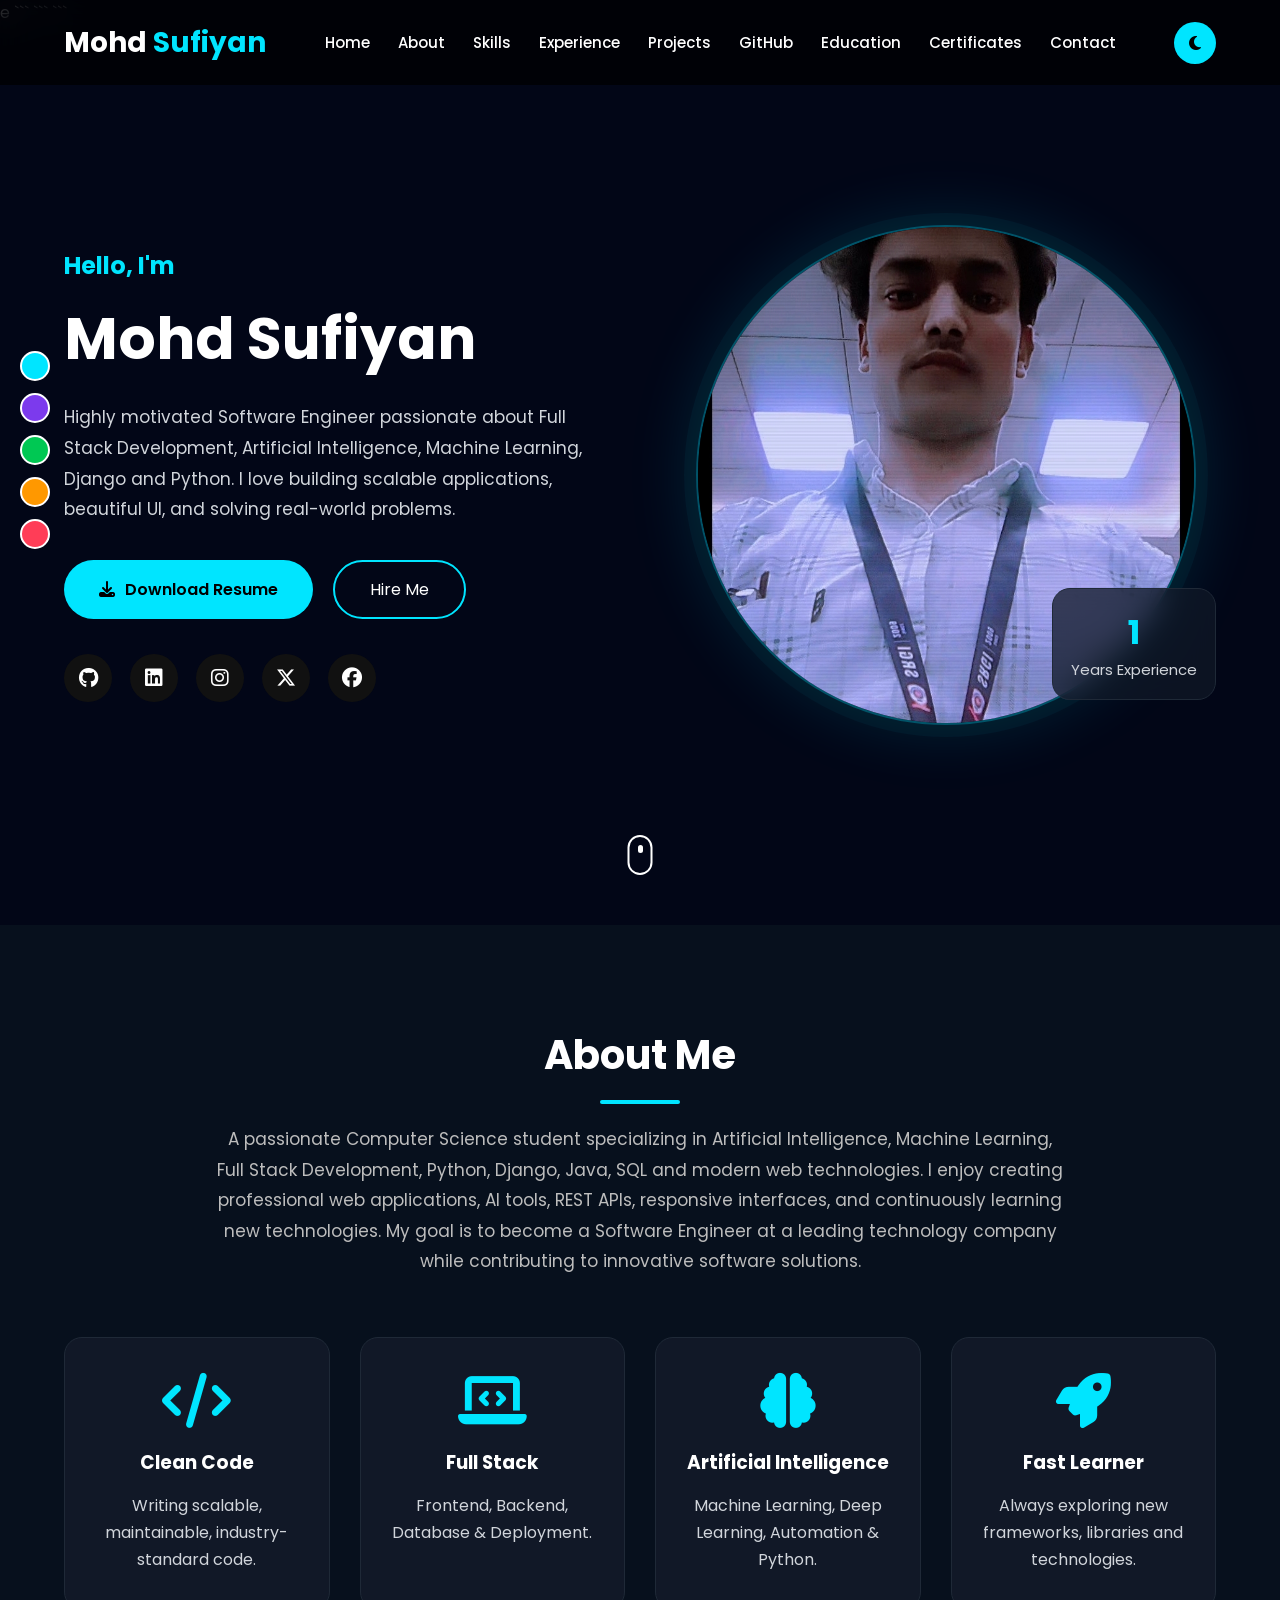
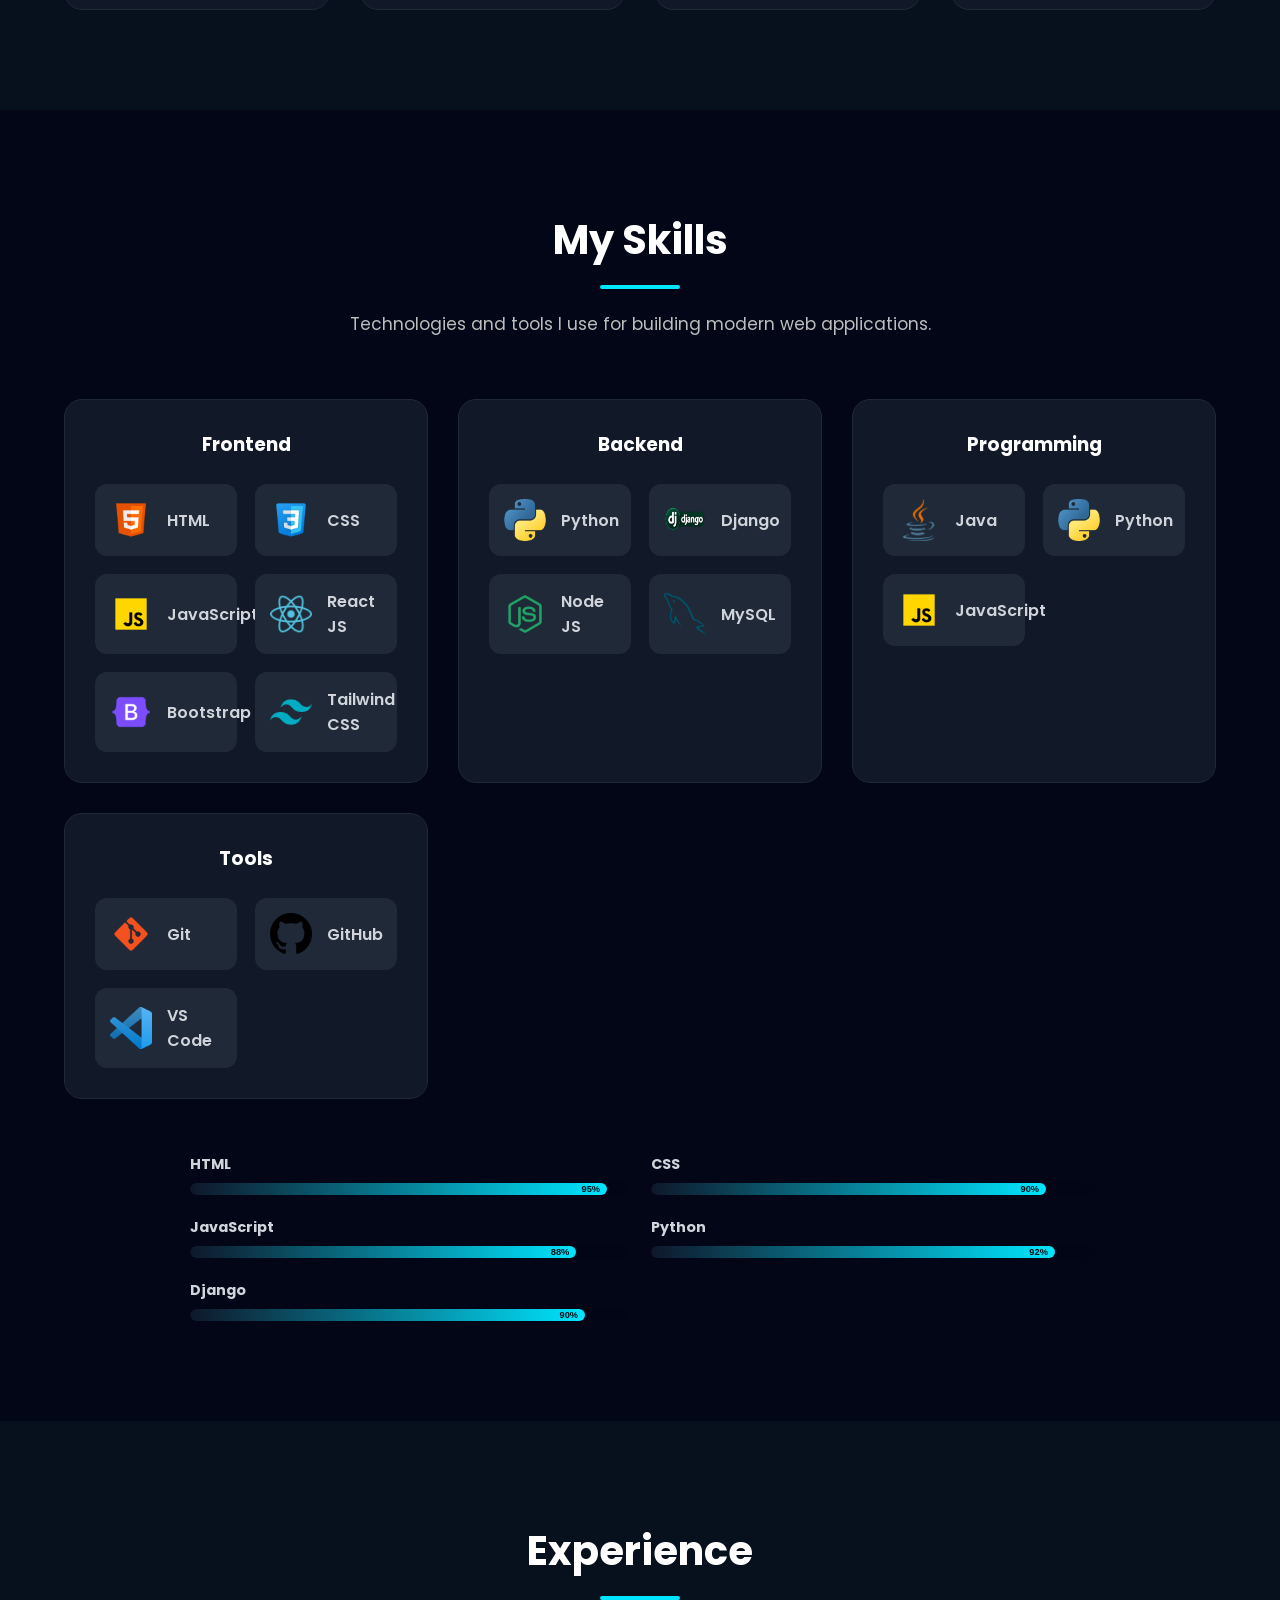
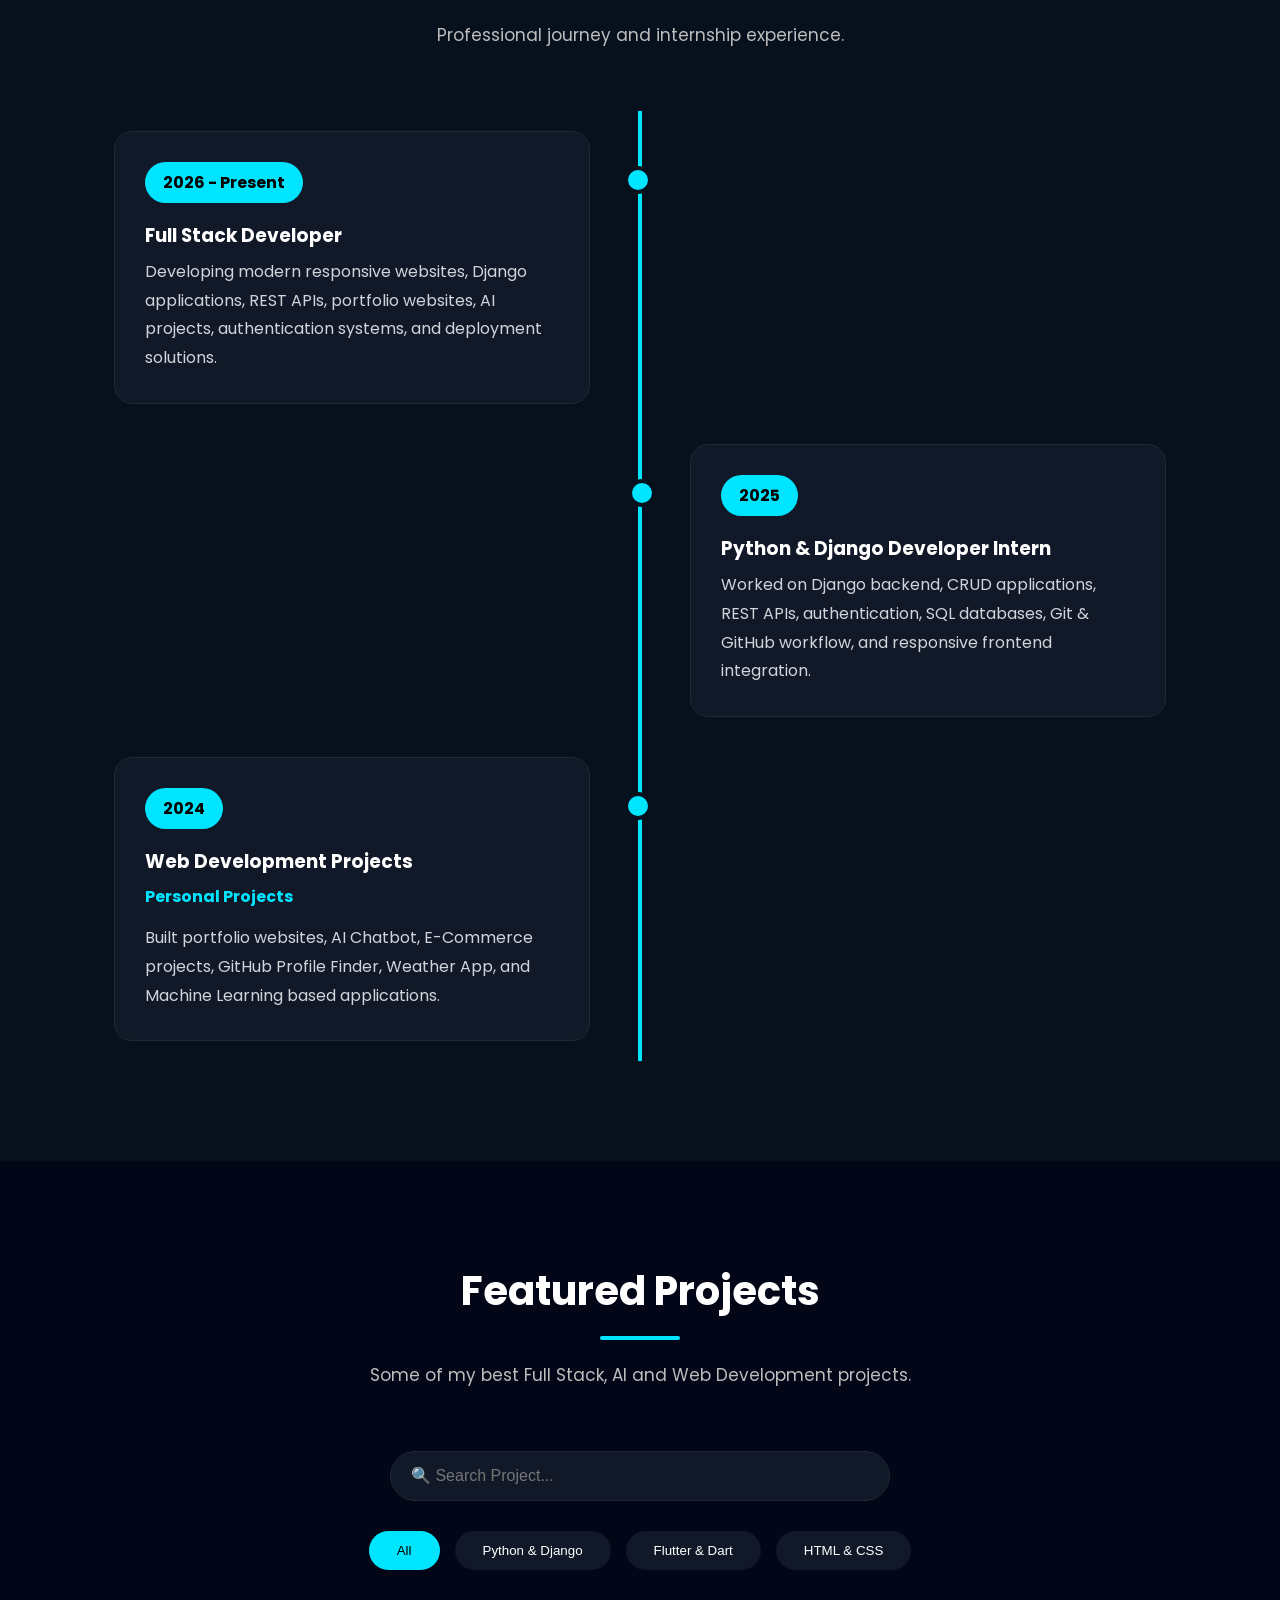
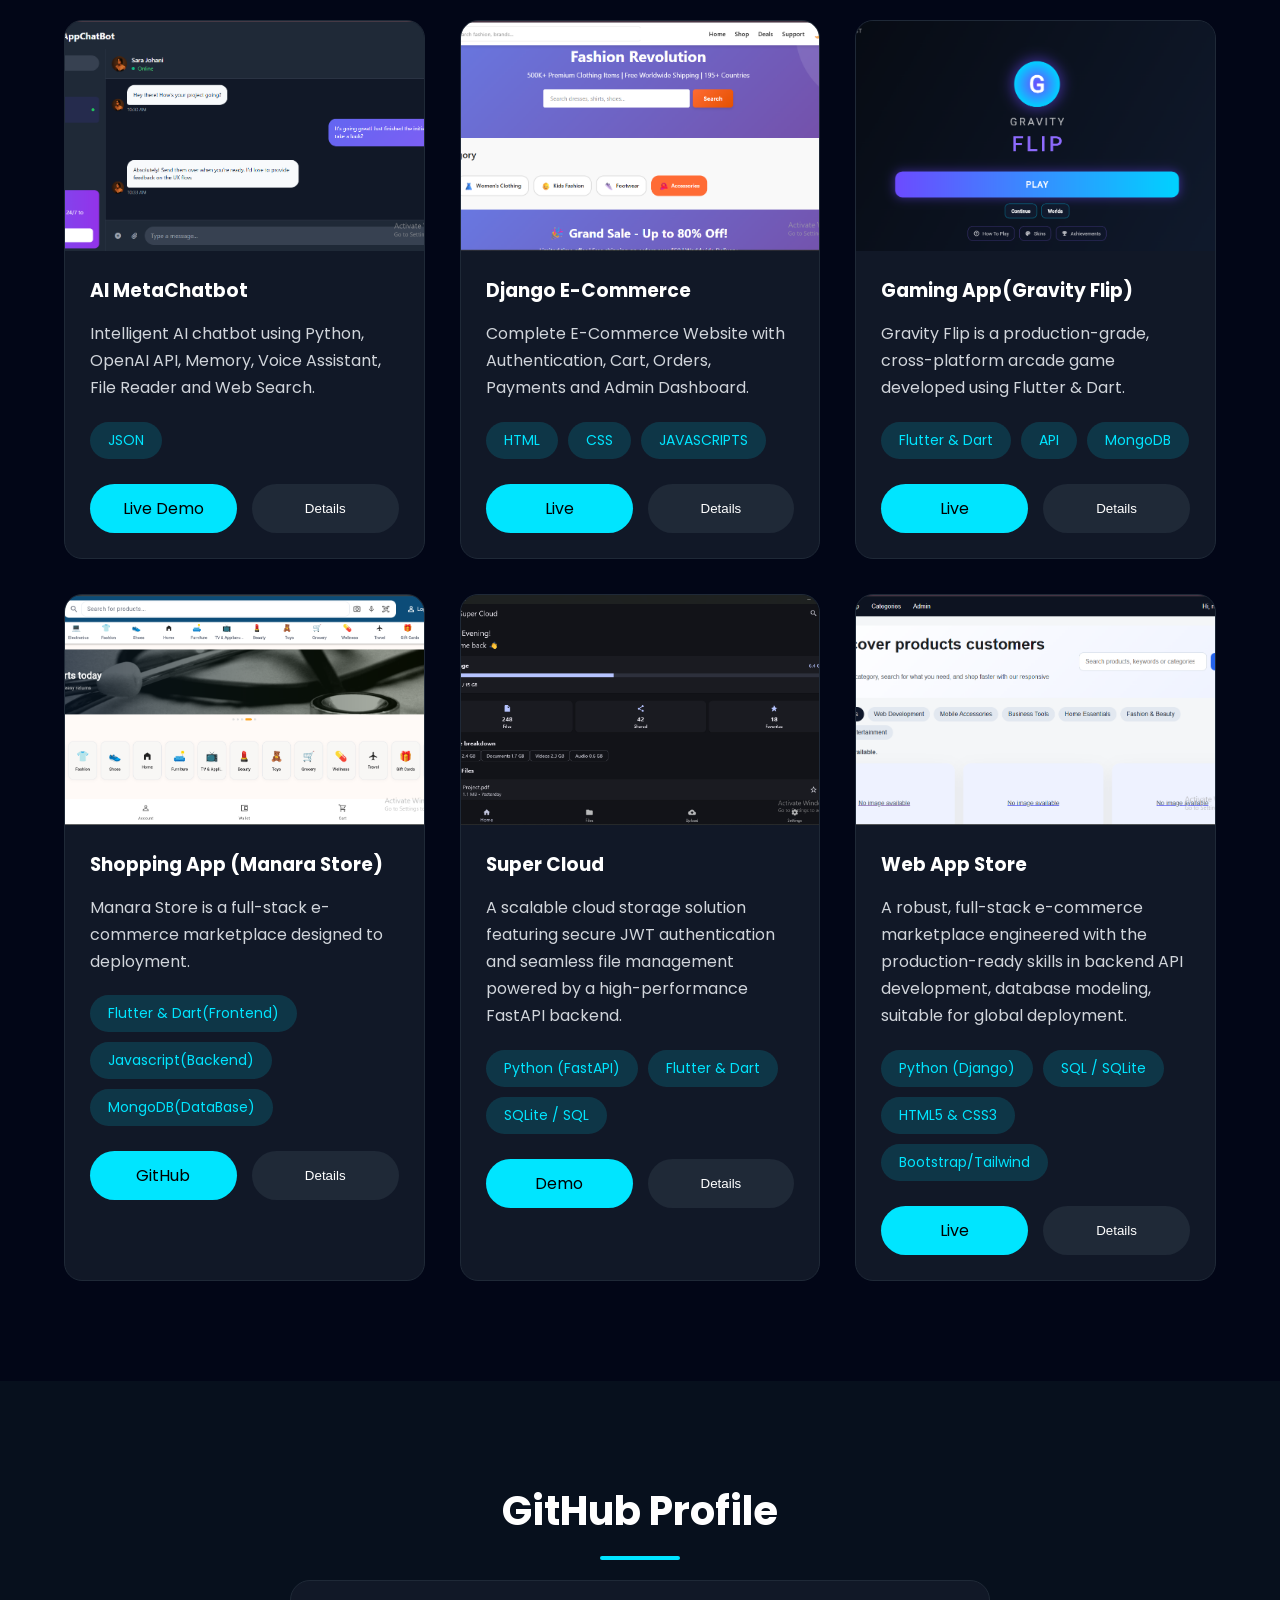
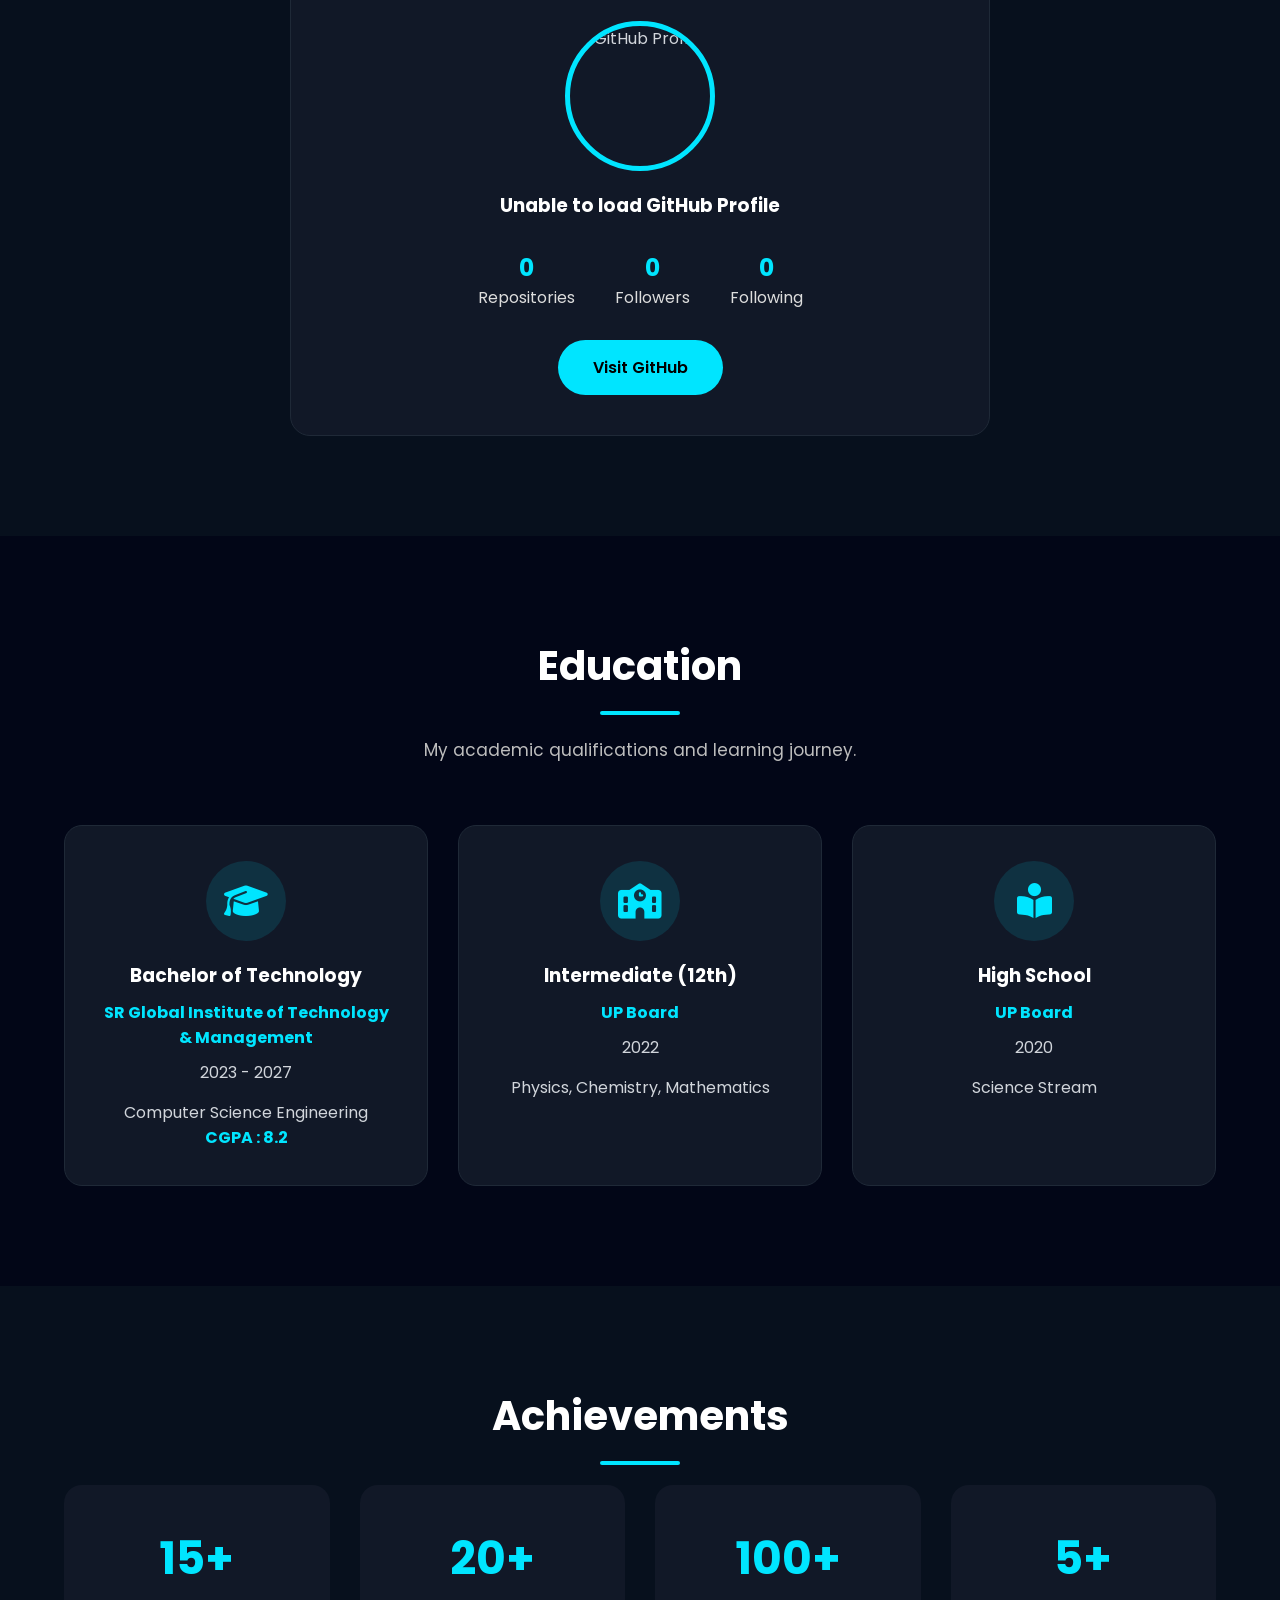
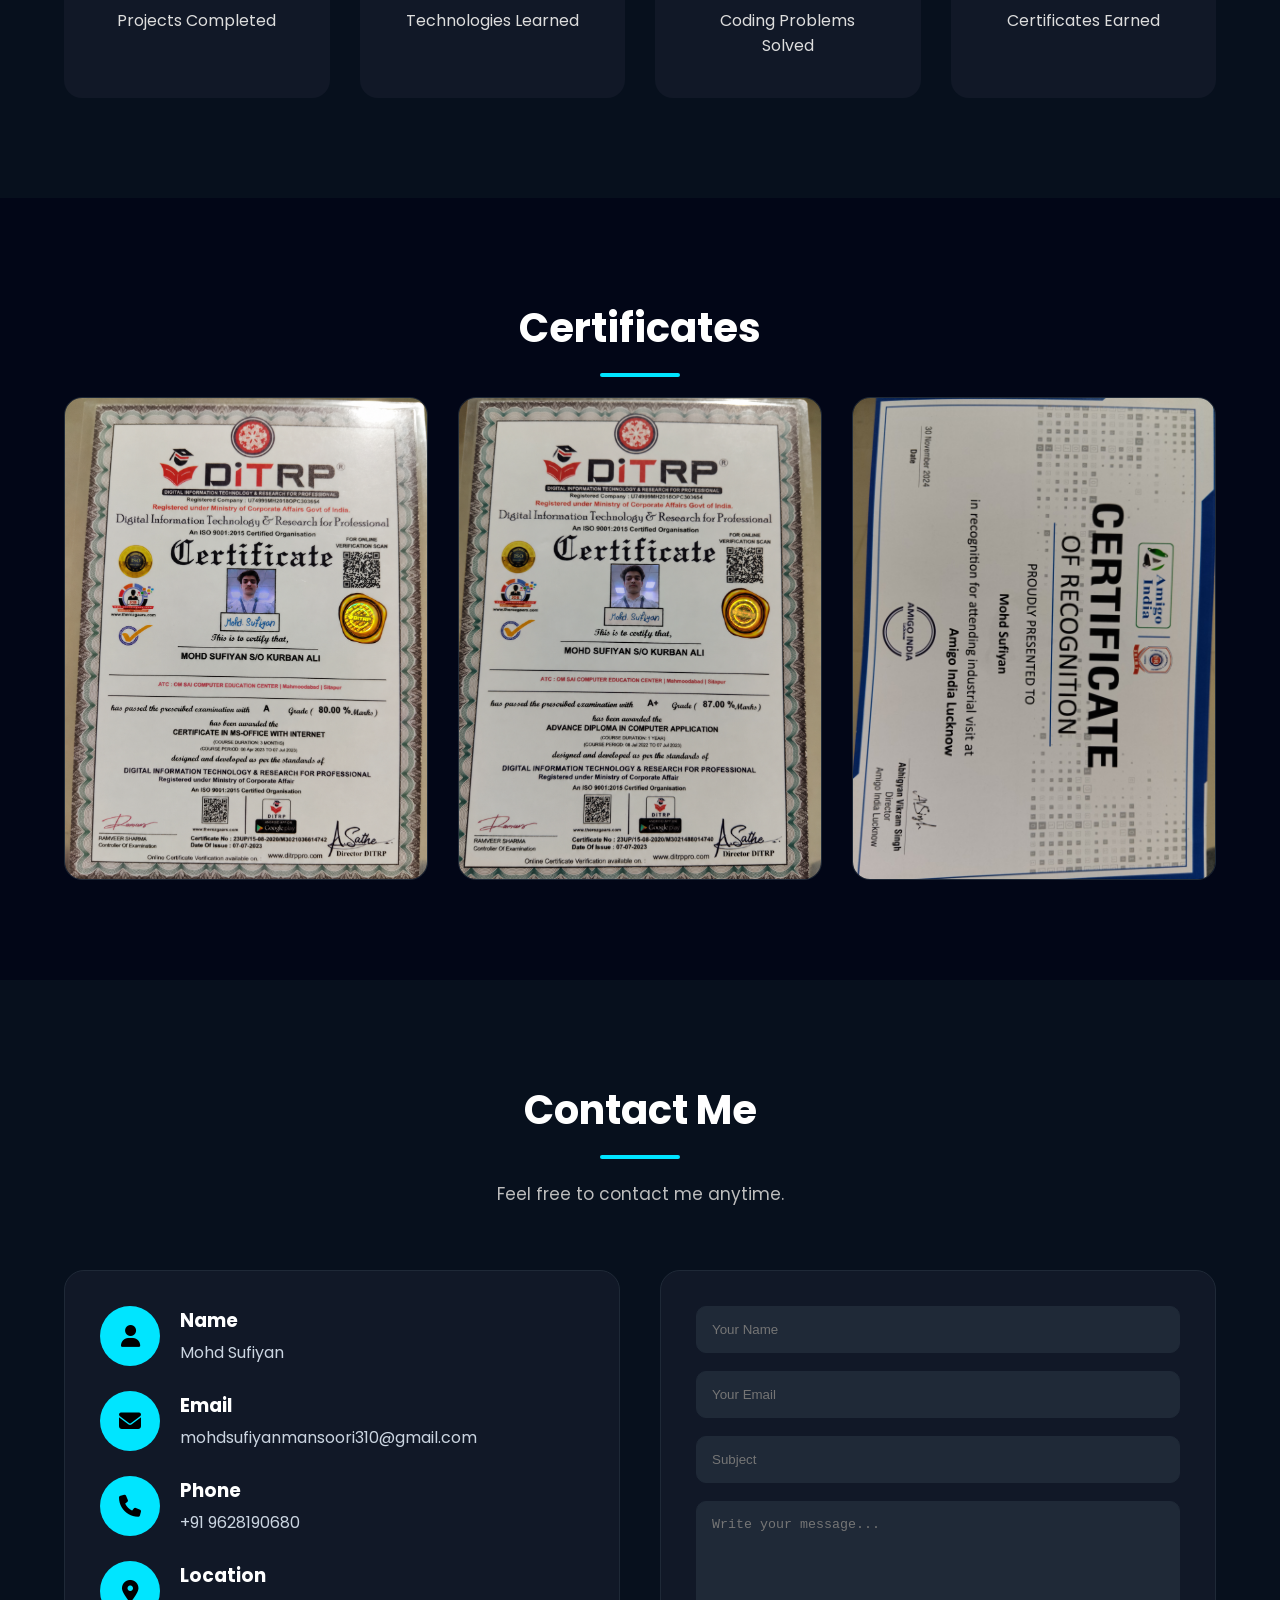
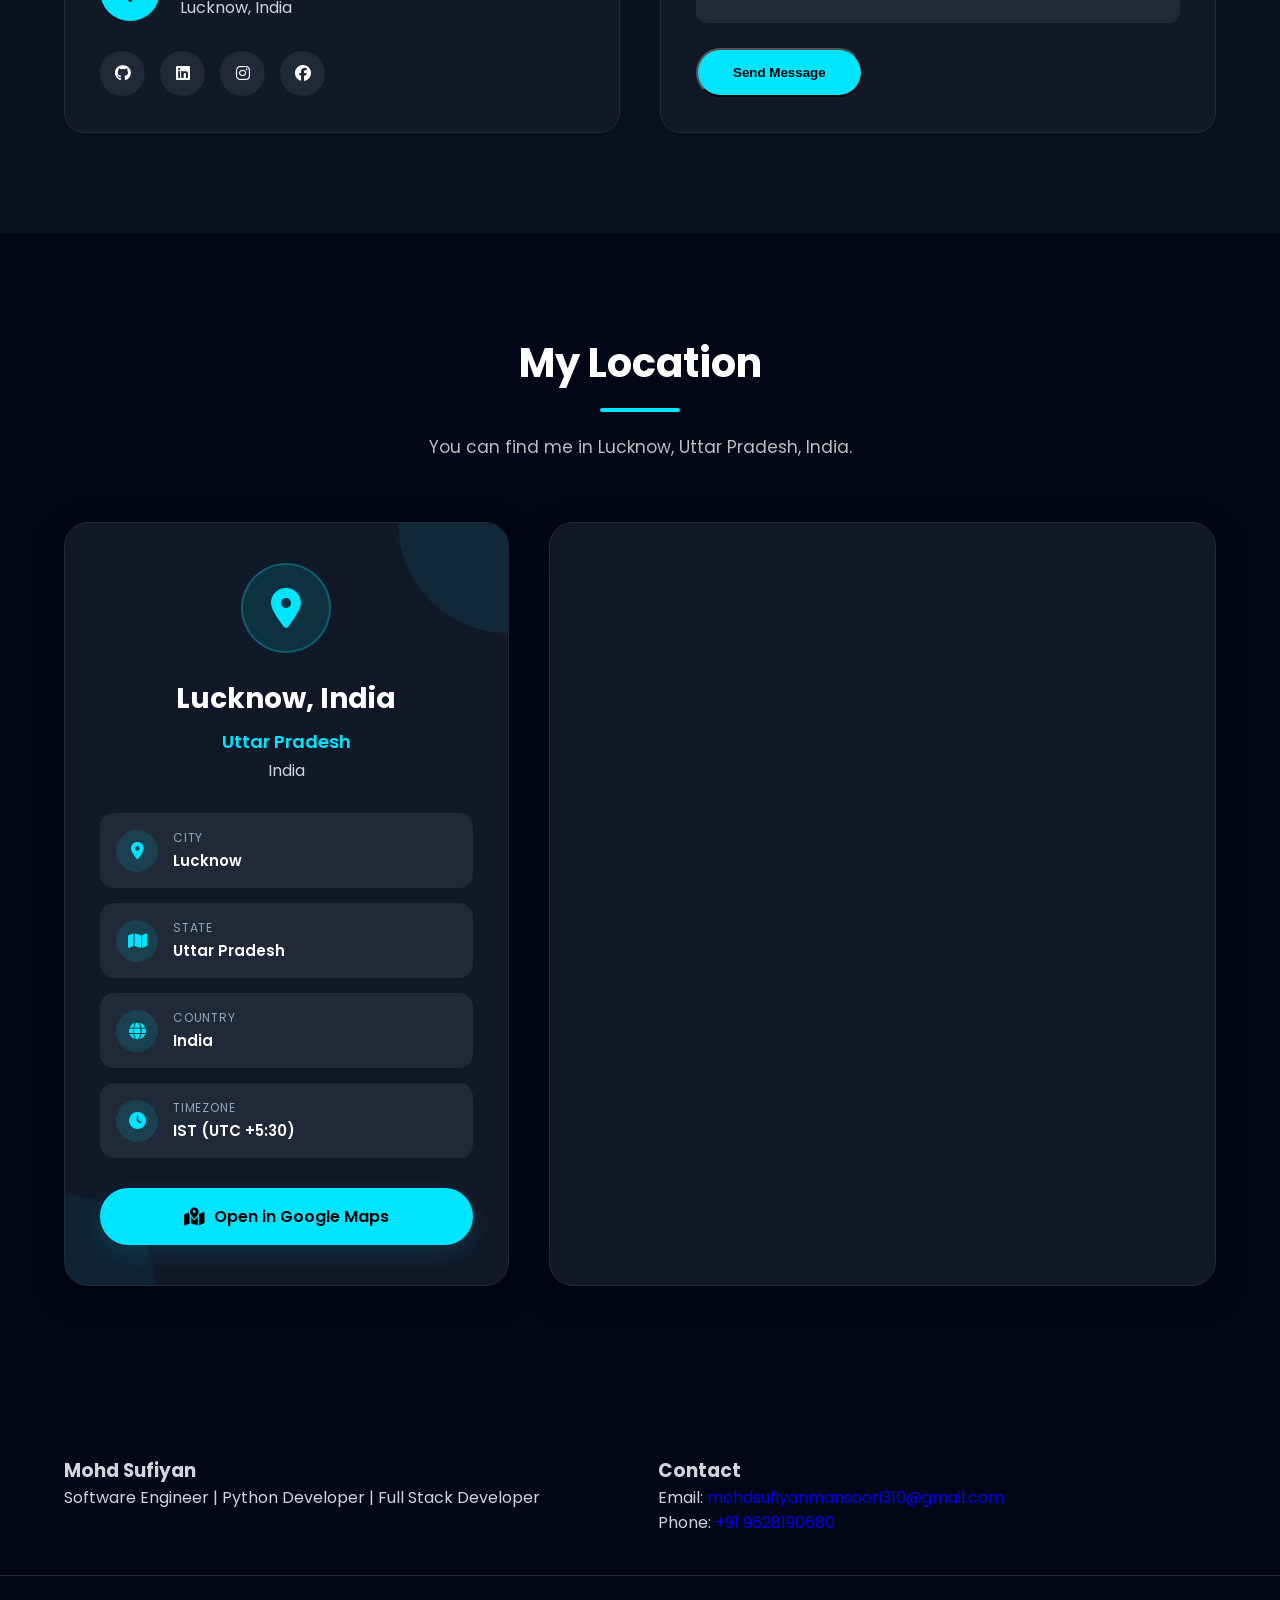
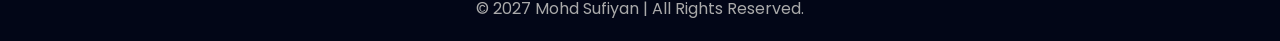
==== commit f501a6ce: "First commit - Portfolio upload" ====
--- a/index.html
+++ b/index.html
@@ -5,8 +5,7 @@
     <meta charset="UTF-8" />
     <meta http-equiv="X-UA-Compatible" content="IE=edge" />
     <meta name="viewport" content="width=device-width, initial-scale=1.0" />
-
-    ```
+    e ```
     <meta name="description" content="Mohd Sufiyan Portfolio" />
     <meta
       name="keywords"
@@ -152,15 +151,25 @@
 
           <!-- Social Icons -->
           <div class="hero-social">
-            <a href="#">
+            <a href="https://github.com/sufiyanmansoori">
               <i class="fab fa-github"></i>
             </a>
 
-            <a href="#">
+            <a
+              href="https://www.linkedin.com/in/mohd-sufiyan786"
+              target="_blank"
+              rel="noopener noreferrer"
+              aria-label="LinkedIn"
+            >
               <i class="fab fa-linkedin"></i>
             </a>
 
-            <a href="#">
+            <a
+              href="https://www.instagram.com/engineersufiyan9628?stkn=MTQwaG8yaXBiNDd1ZA=="
+              target="_blank"
+              rel="noopener noreferrer"
+              aria-label="Instagram"
+            >
               <i class="fab fa-instagram"></i>
             </a>
 
@@ -408,8 +417,6 @@
 
               <h3>Full Stack Developer</h3>
 
-              <h4>Freelance</h4>
-
               <p>
                 Developing modern responsive websites, Django applications, REST
                 APIs, portfolio websites, AI projects, authentication systems,
@@ -423,8 +430,6 @@
               <span class="year"> 2025 </span>
 
               <h3>Python & Django Developer Intern</h3>
-
-              <h4>Congifies Technology</h4>
 
               <p>
                 Worked on Django backend, CRUD applications, REST APIs,
@@ -477,13 +482,14 @@
         <div class="project-filter">
           <button class="filter-btn active" data-filter="all">All</button>
 
-          <button class="filter-btn" data-filter="python">Python</button>
-
-          <button class="filter-btn" data-filter="django">Django</button>
-
-          <button class="filter-btn" data-filter="react">React</button>
-
-          <button class="filter-btn" data-filter="ai">AI</button>
+          <button class="filter-btn" data-filter="python">
+            Python & Django
+          </button>
+          <button class="filter-btn" data-filter="python">
+            Flutter & Dart
+          </button>
+
+          <button class="filter-btn" data-filter="react">HTML & CSS</button>
         </div>
 
         <!-- Project Grid -->
@@ -494,7 +500,7 @@
             <img src="images/projects/project1.jpg" alt="AI Chatbot" />
 
             <div class="project-content">
-              <h3>AI Chatbot</h3>
+              <h3>AI MetaChatbot</h3>
 
               <p>
                 Intelligent AI chatbot using Python, OpenAI API, Memory, Voice
@@ -502,8 +508,6 @@
               </p>
 
               <div class="tech">
-                <span>Python</span>
-                <span>OpenAI</span>
                 <span>JSON</span>
               </div>
 
@@ -528,9 +532,9 @@
               </p>
 
               <div class="tech">
-                <span>Django</span>
-                <span>MySQL</span>
-                <span>Bootstrap</span>
+                <span>HTML</span>
+                <span>CSS</span>
+                <span>JAVASCRIPTS</span>
               </div>
 
               <div class="project-buttons">
@@ -543,20 +547,20 @@
 
           <!-- Project 3 -->
           <div class="project-card" data-category="react">
-            <img src="images/projects/project3.jpg" alt="GitHub Finder" />
+            <img src="images/projects/project3.jpg" alt="Gravity Flip Game" />
 
             <div class="project-content">
-              <h3>GitHub Finder</h3>
+              <h3>Gaming App(Gravity Flip)</h3>
 
               <p>
-                Search GitHub users, repositories and followers using GitHub
-                REST API.
+                Gravity Flip is a production-grade, cross-platform arcade game
+                developed using Flutter & Dart.
               </p>
 
               <div class="tech">
-                <span>React</span>
+                <span>Flutter & Dart</span>
                 <span>API</span>
-                <span>CSS</span>
+                <span>MongoDB</span>
               </div>
 
               <div class="project-buttons">
@@ -572,17 +576,17 @@
             <img src="images/projects/project4.jpg" alt="Face Recognition" />
 
             <div class="project-content">
-              <h3>Face Recognition</h3>
+              <h3>Shopping App (Manara Store)</h3>
 
               <p>
-                AI based Face Detection using OpenCV, Python and Machine
-                Learning.
+                Manara Store is a full-stack e-commerce marketplace designed to
+                deployment.
               </p>
 
               <div class="tech">
-                <span>Python</span>
-                <span>OpenCV</span>
-                <span>AI</span>
+                <span>Flutter & Dart(Frontend)</span>
+                <span>Javascript(Backend)</span>
+                <span>MongoDB(DataBase)</span>
               </div>
 
               <div class="project-buttons">
@@ -597,20 +601,21 @@
           <div class="project-card" data-category="python">
             <img
               src="images/projects/project5.jpg"
-              alt="Student Management System"
+              alt="Super Cloud Storage Platform"
             />
 
             <div class="project-content">
-              <h3>Student Management System</h3>
-
+              <h3>Super Cloud</h3>
               <p>
-                CRUD Application with Login, Dashboard and Database using
-                Python.
+                A scalable cloud storage solution featuring secure JWT
+                authentication and seamless file management powered by a
+                high-performance FastAPI backend.
               </p>
 
               <div class="tech">
-                <span>Python</span>
-                <span>SQLite</span>
+                <span>Python (FastAPI)</span>
+                <span>Flutter & Dart</span>
+                <span>SQLite / SQL</span>
               </div>
 
               <div class="project-buttons">
@@ -623,20 +628,27 @@
 
           <!-- Project 6 -->
           <div class="project-card" data-category="django">
-            <img src="images/projects/project6.jpg" alt="Portfolio Website" />
+            <!-- Alt text bhi update kar dein taaki SEO sahi ho -->
+            <img
+              src="images/projects/project6.jpg"
+              alt="Web App Store - Django E-commerce Platform"
+            />
 
             <div class="project-content">
-              <h3>Portfolio Website</h3>
+              <!-- Title bhi update karna behtar rahega -->
+              <h3>Web App Store</h3>
 
               <p>
-                Modern Responsive Personal Portfolio using HTML, CSS and
-                JavaScript.
+                A robust, full-stack e-commerce marketplace engineered with the
+                production-ready skills in backend API development, database
+                modeling, suitable for global deployment.
               </p>
 
               <div class="tech">
-                <span>HTML</span>
-                <span>CSS</span>
-                <span>JavaScript</span>
+                <span>Python (Django)</span>
+                <span>SQL / SQLite</span>
+                <span>HTML5 & CSS3</span>
+                <span>Bootstrap/Tailwind</span>
               </div>
 
               <div class="project-buttons">
@@ -1124,6 +1136,5 @@
         loop: true,
       });
     </script>
-    ```
   </body>
 </html>
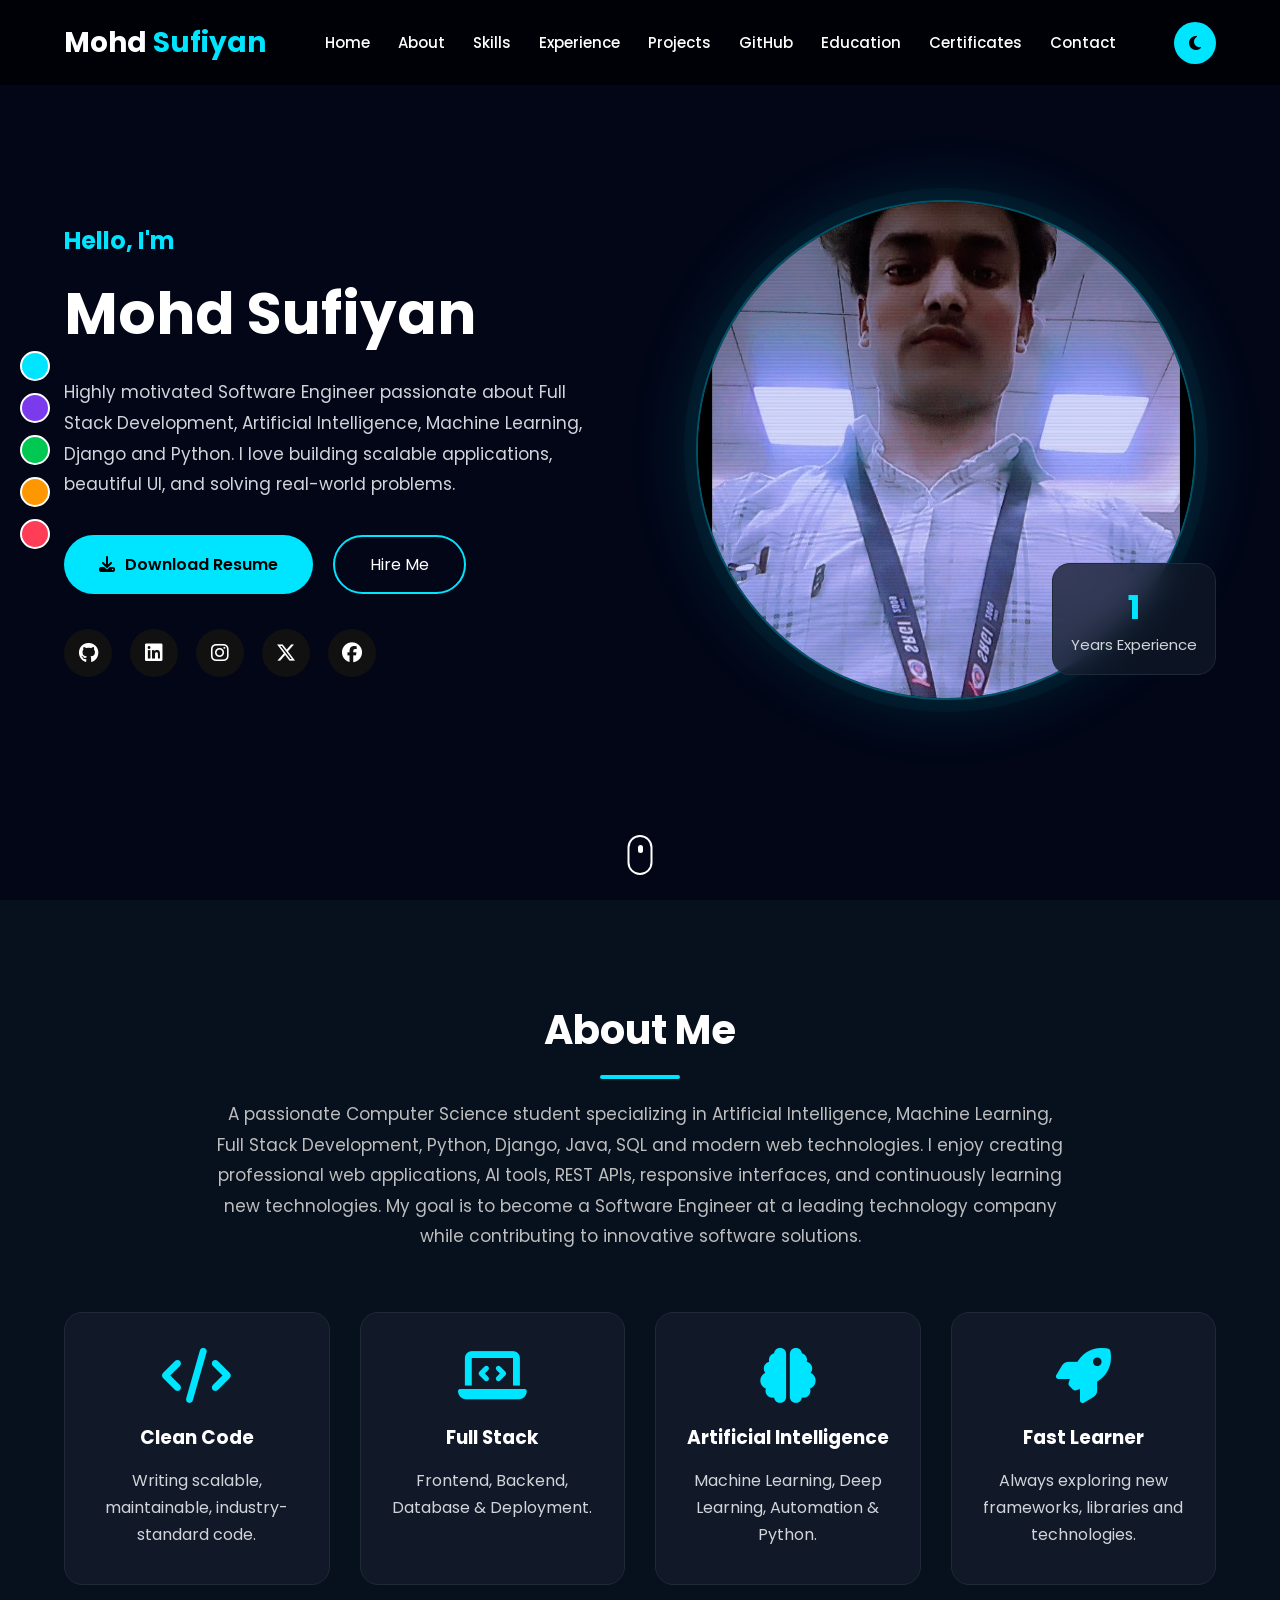
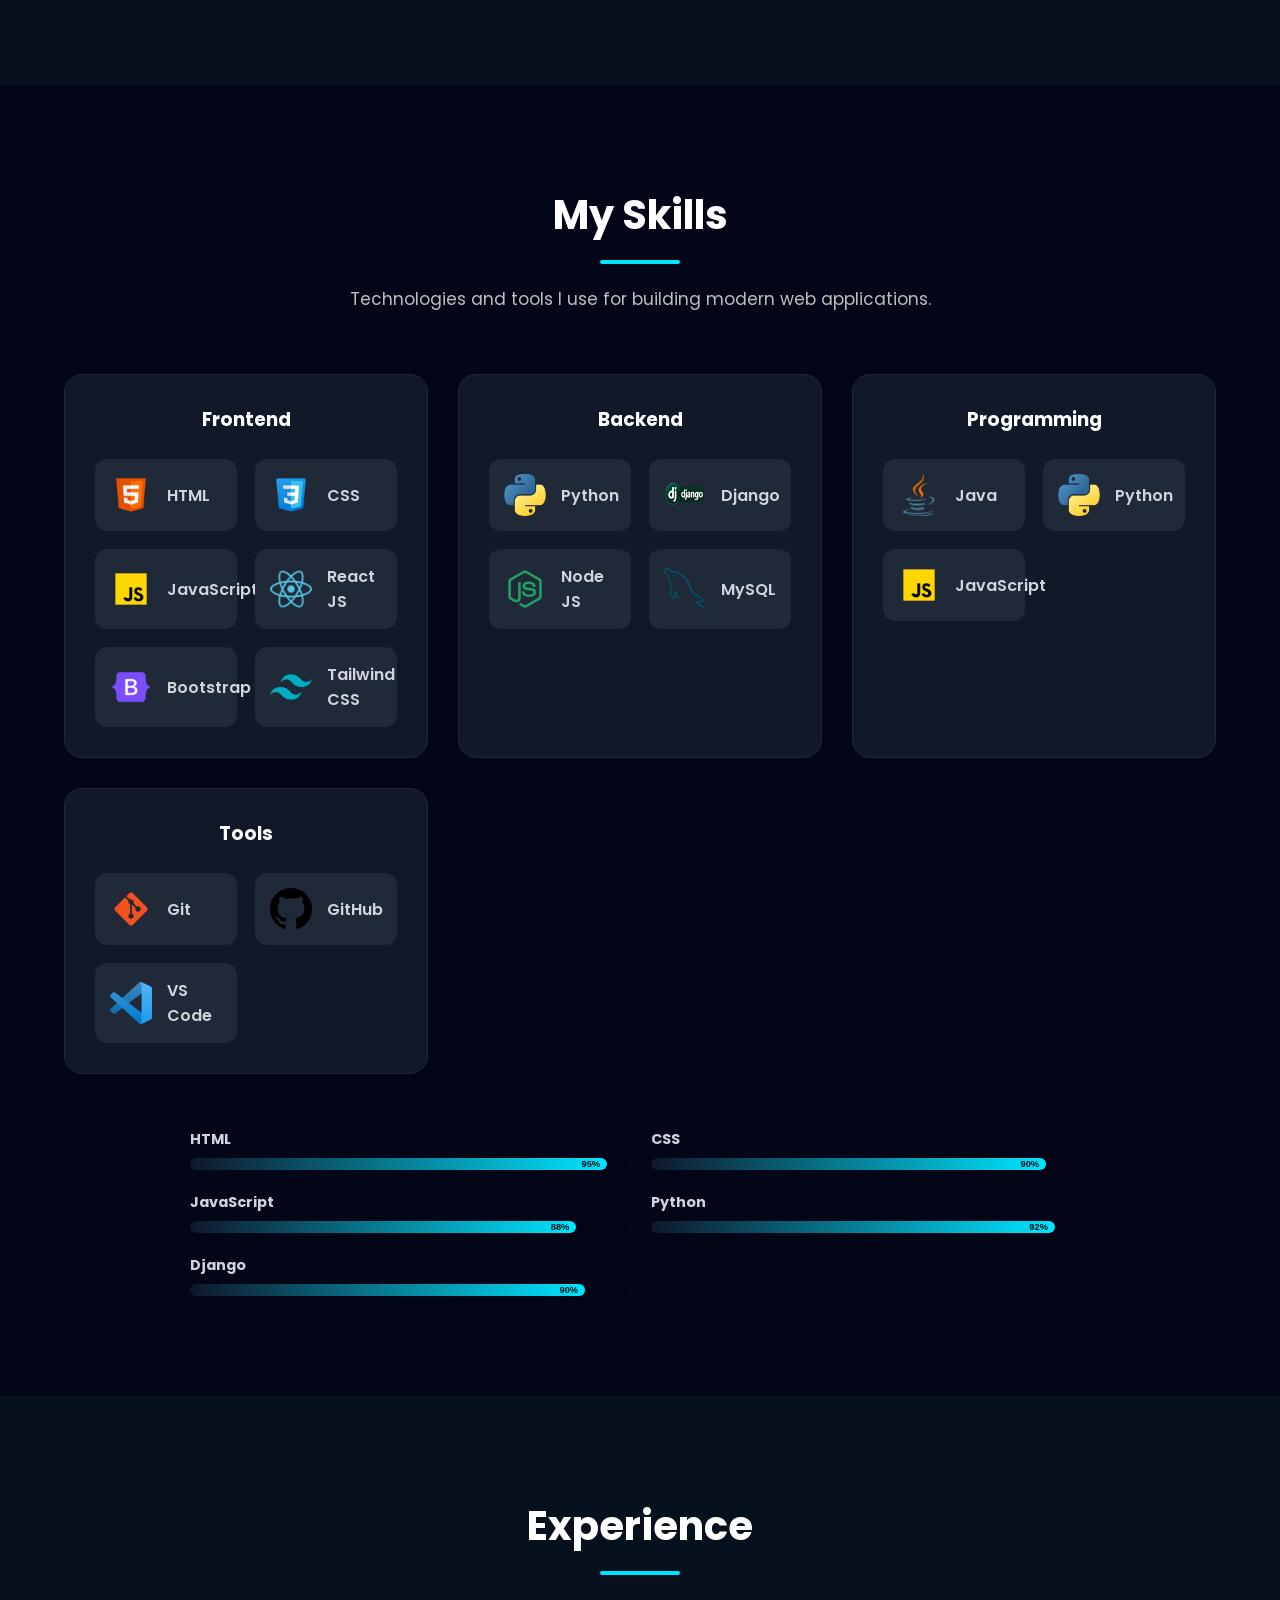
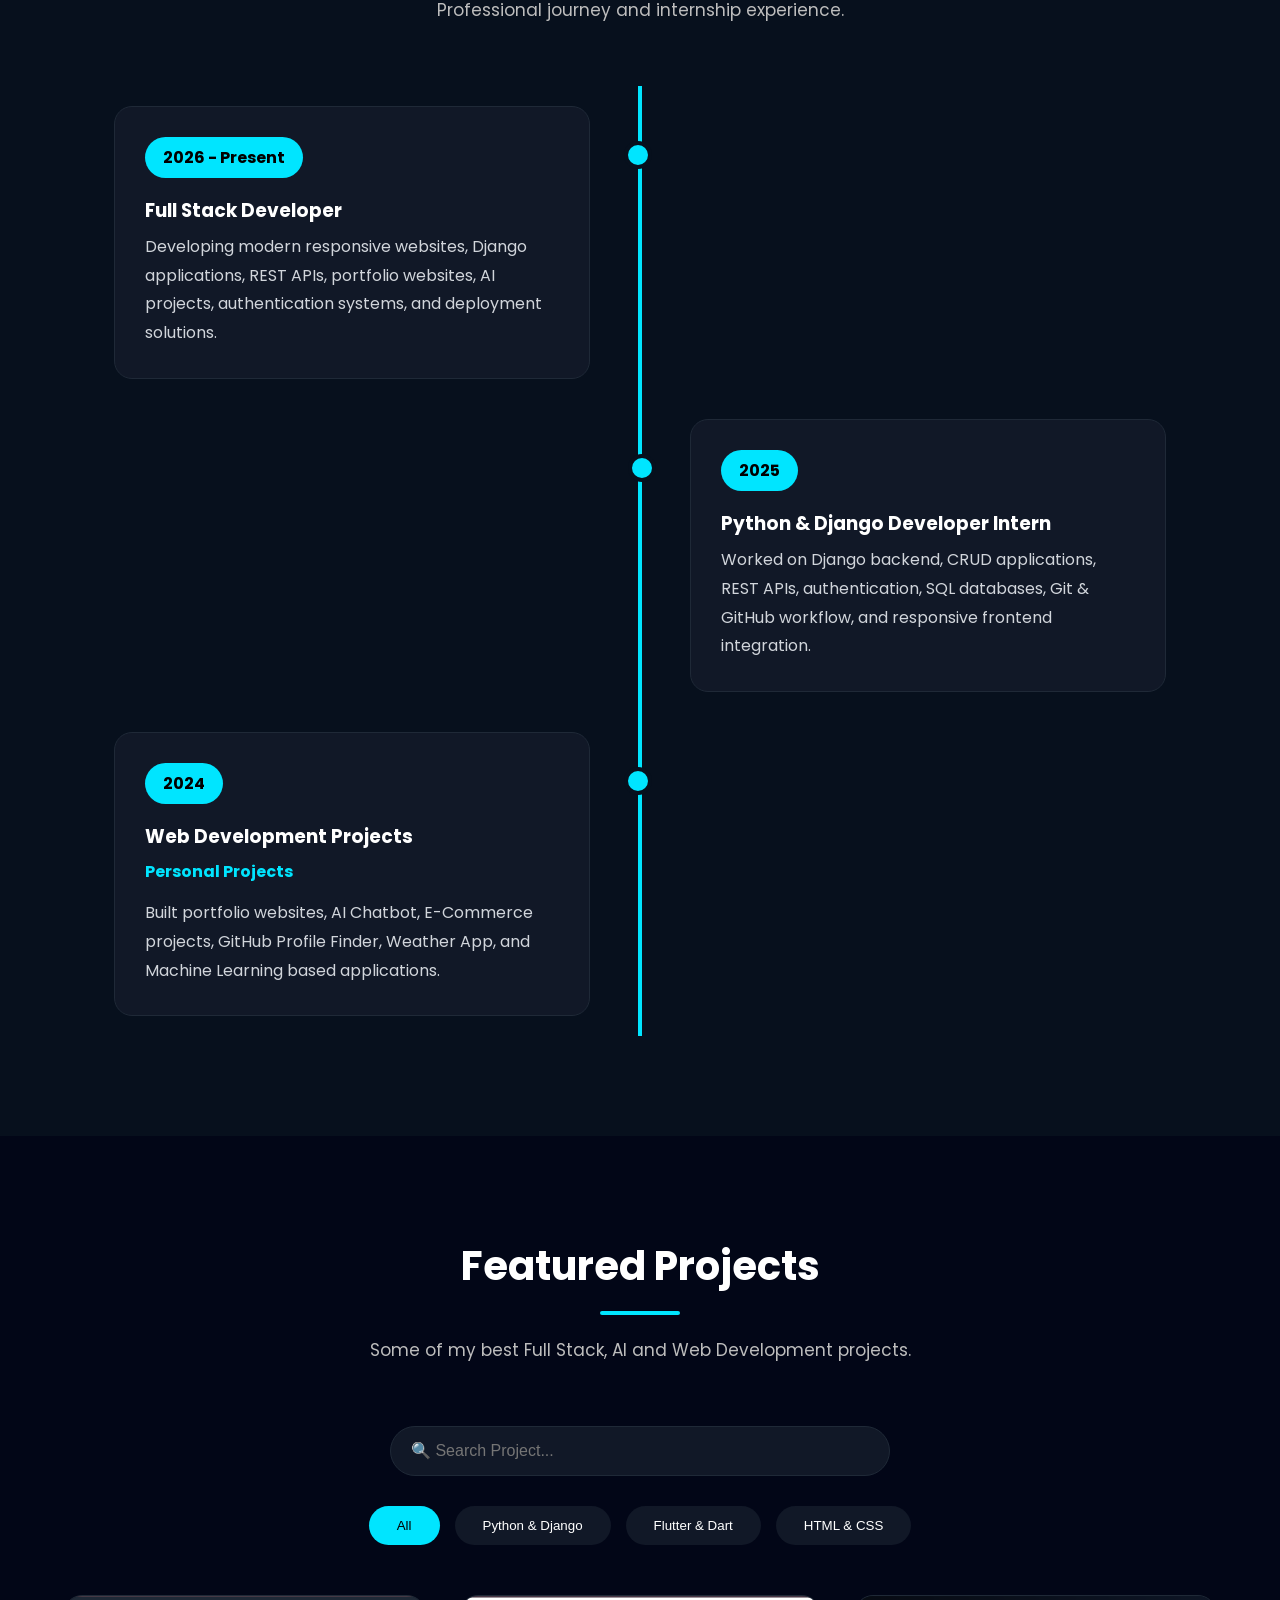
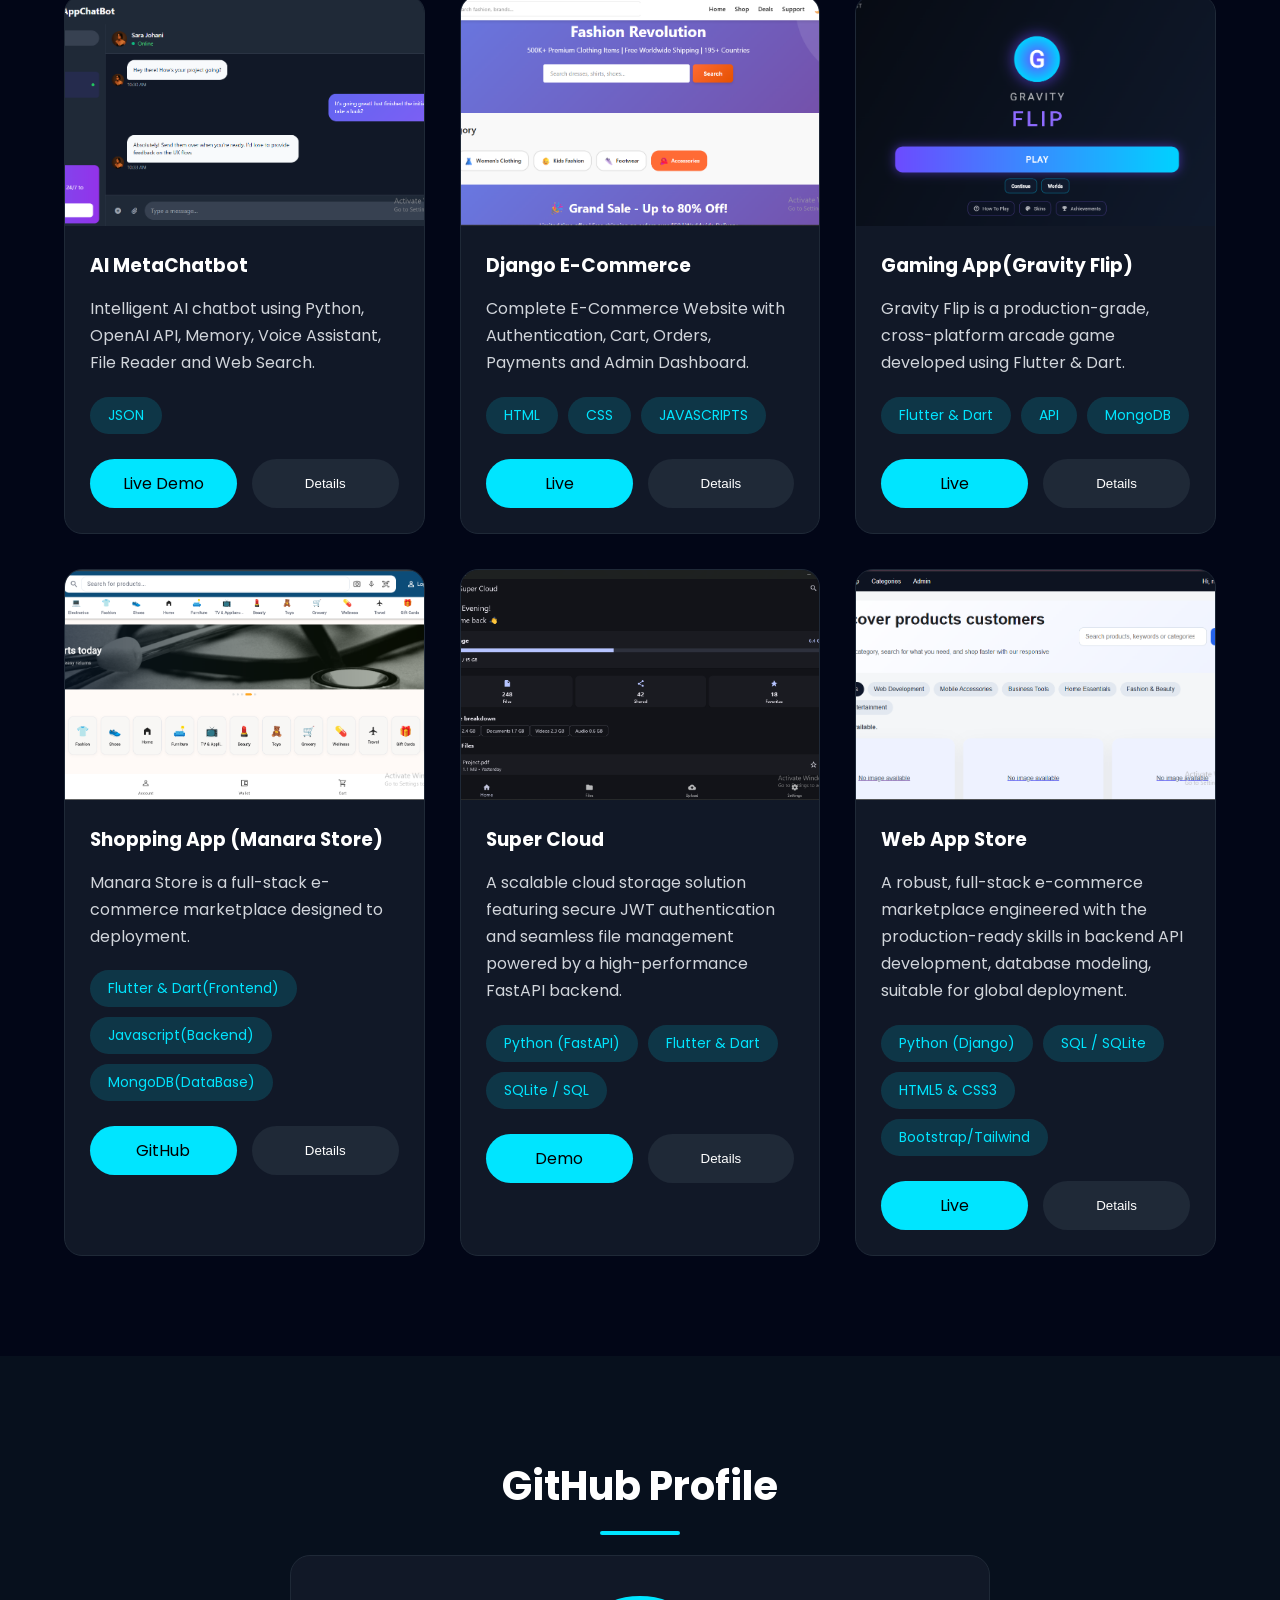
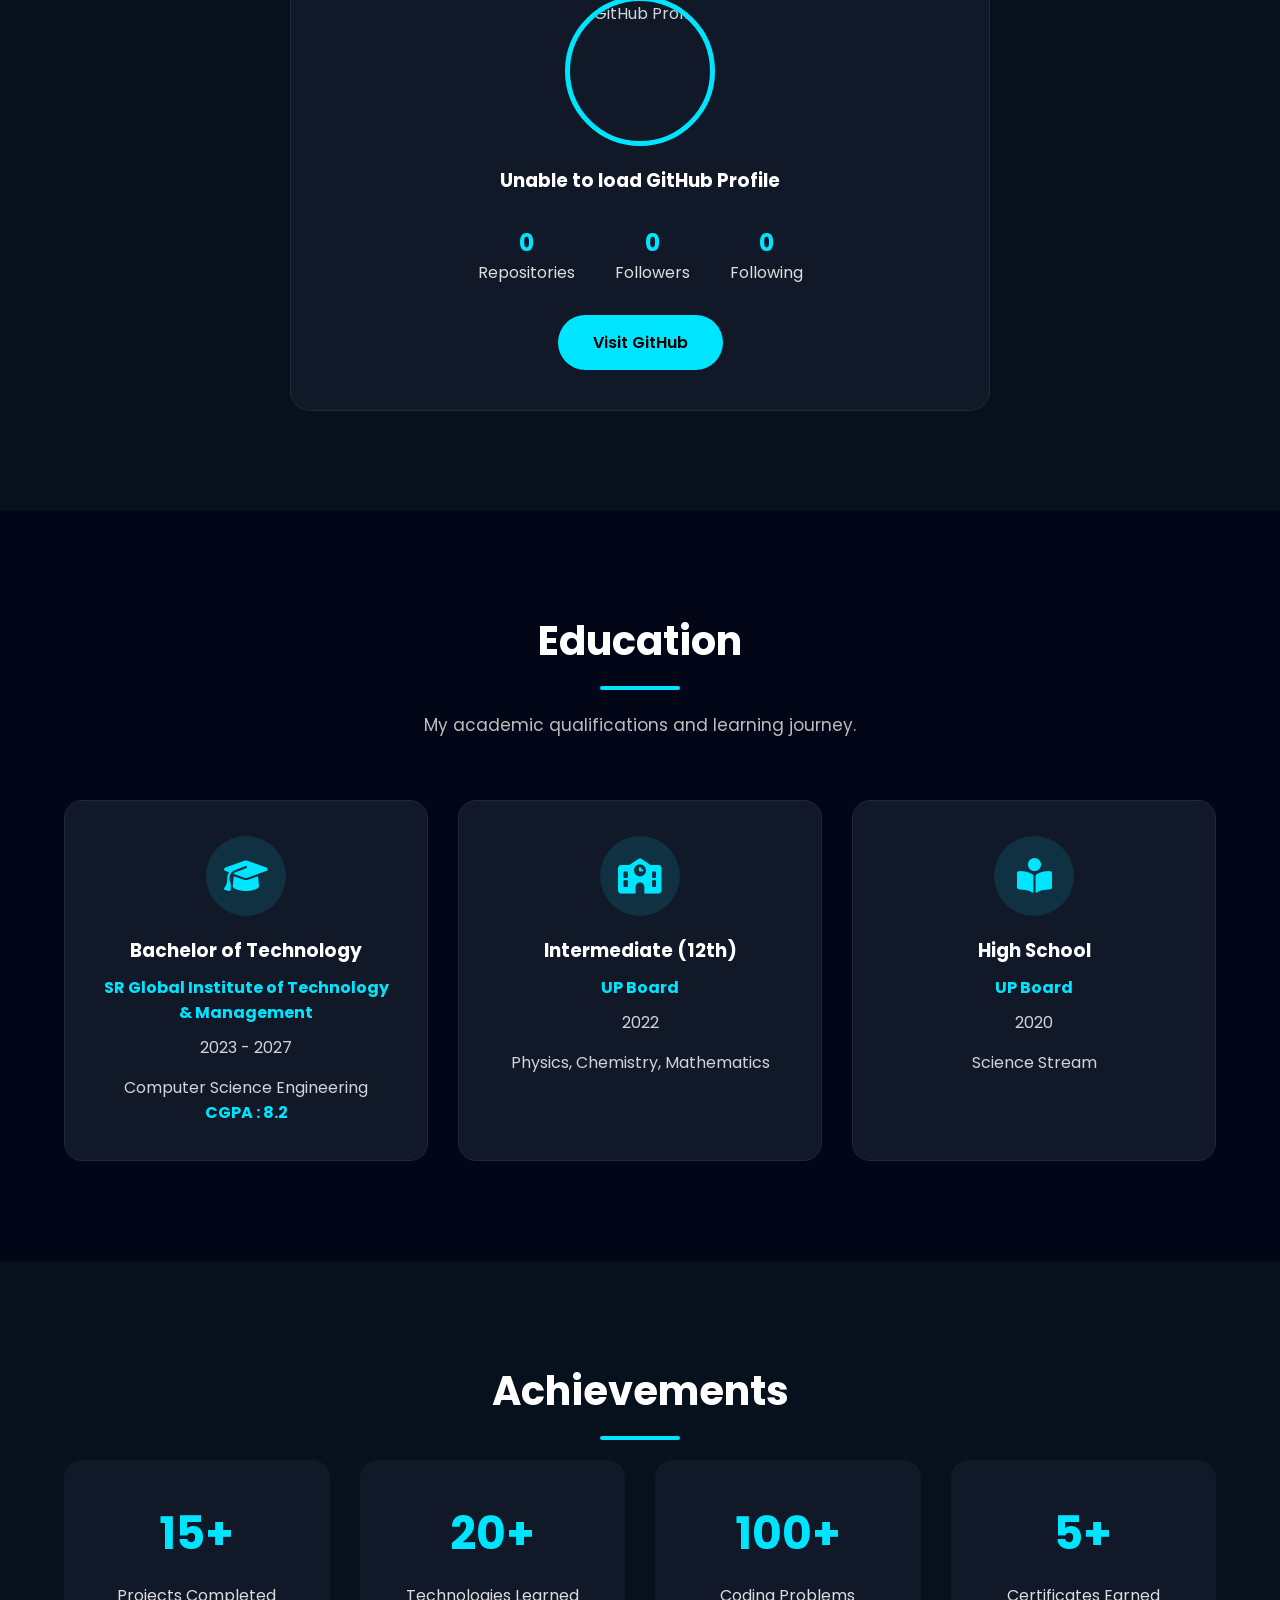
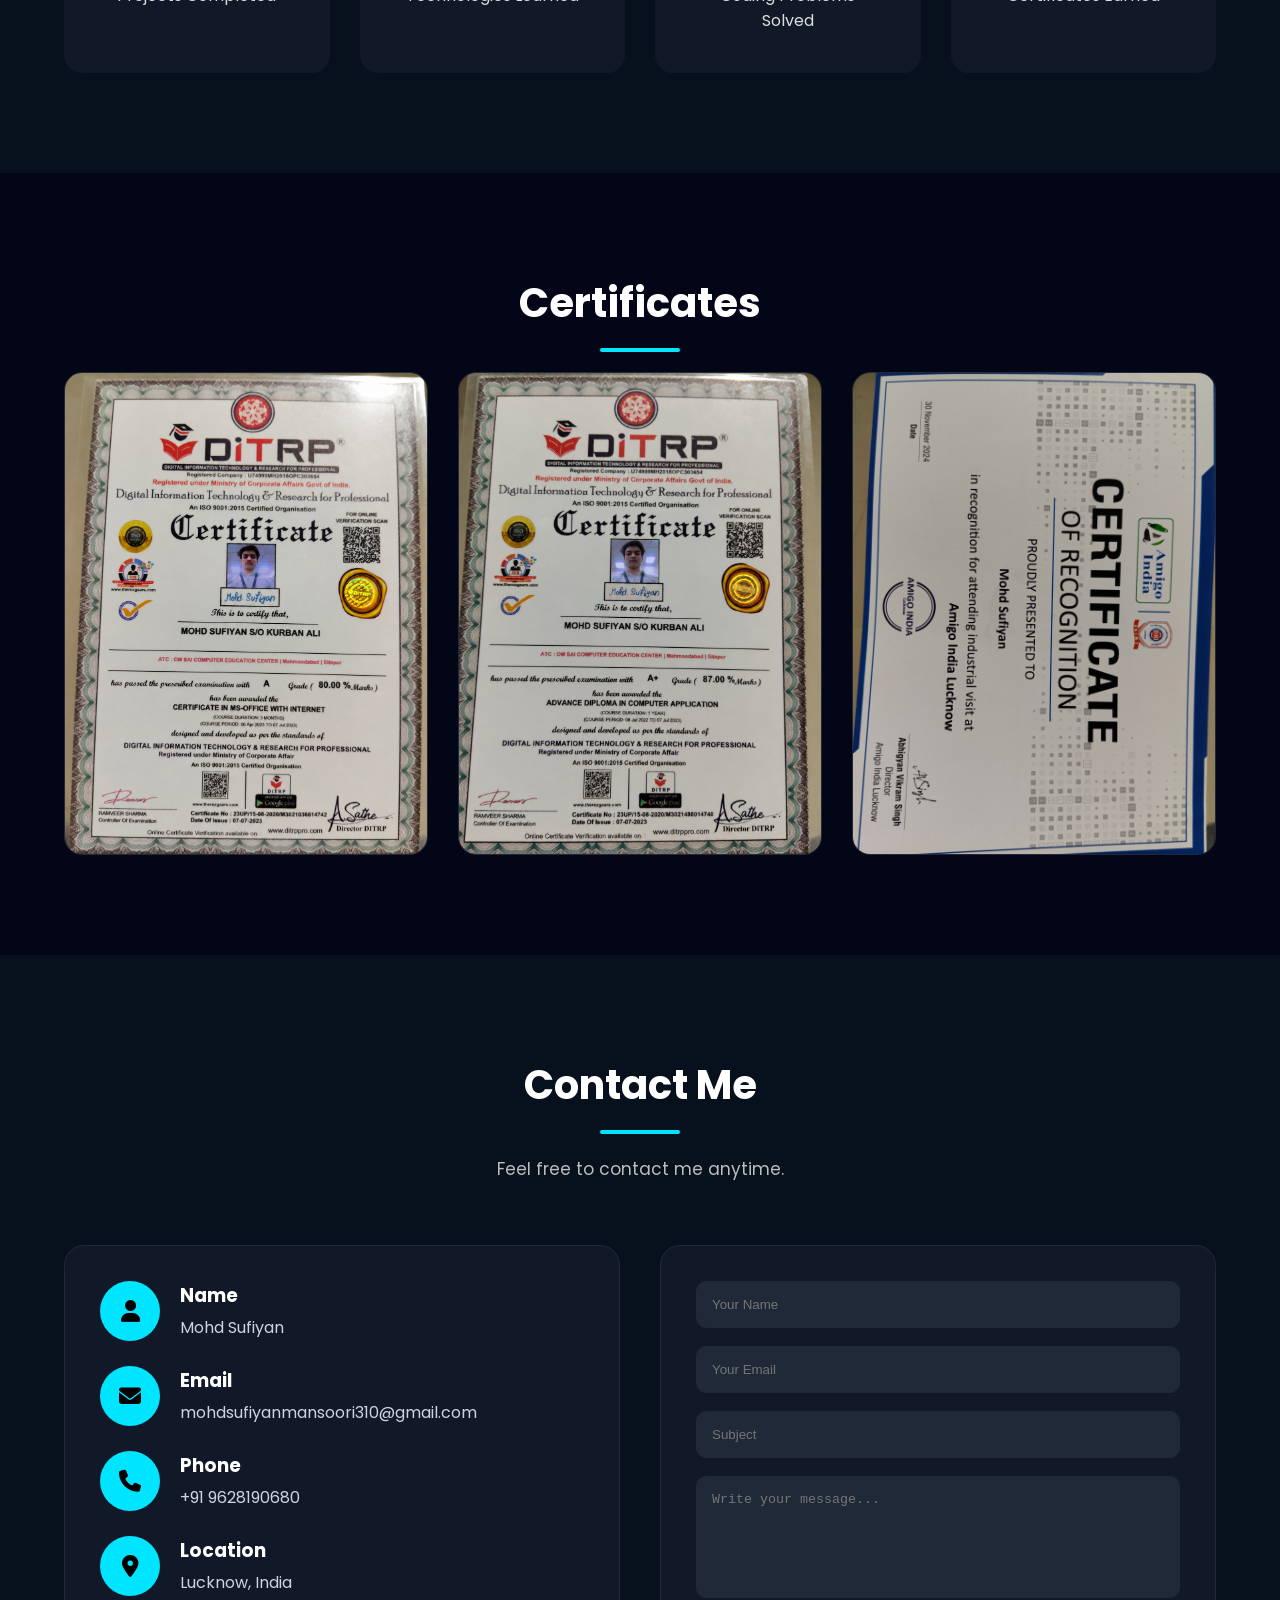
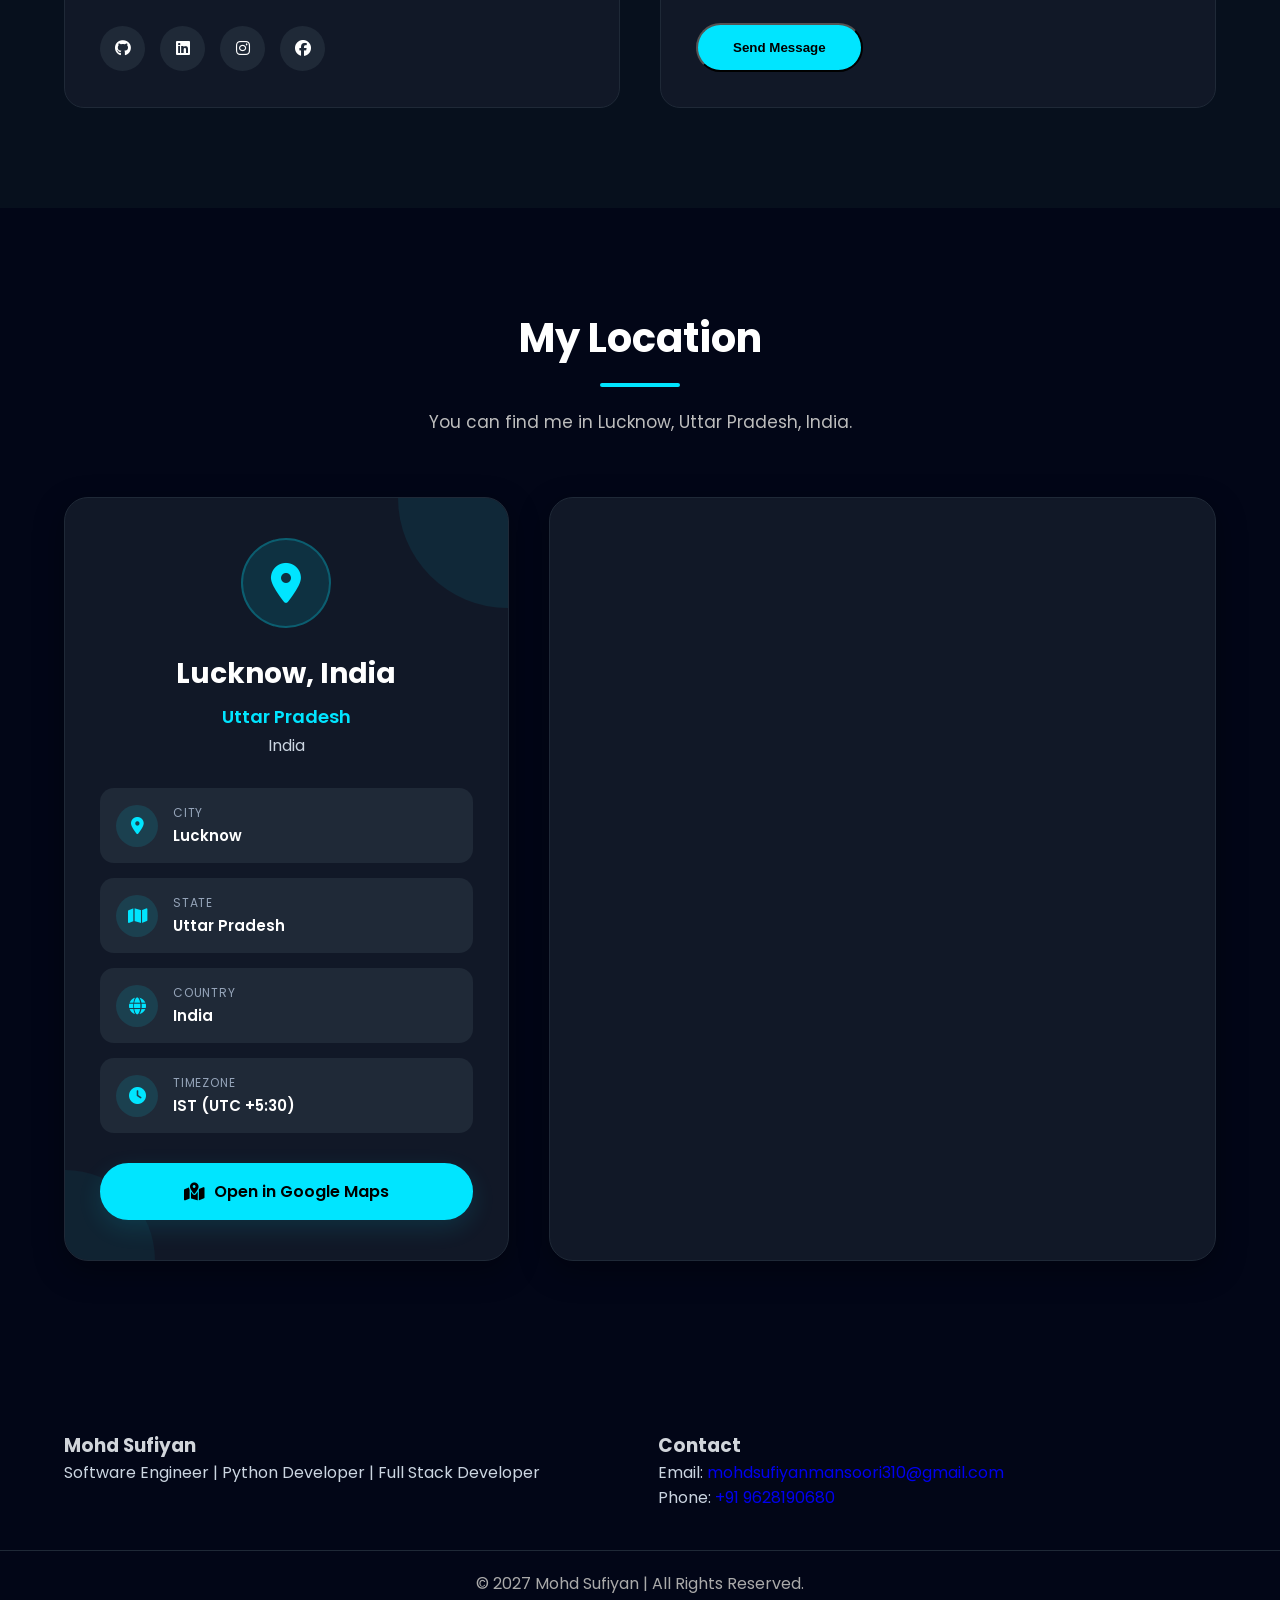
==== commit e9eeb881: "First commit - Portfolio upload" ====
--- a/index.html
+++ b/index.html
@@ -5,7 +5,7 @@
     <meta charset="UTF-8" />
     <meta http-equiv="X-UA-Compatible" content="IE=edge" />
     <meta name="viewport" content="width=device-width, initial-scale=1.0" />
-    e ```
+
     <meta name="description" content="Mohd Sufiyan Portfolio" />
     <meta
       name="keywords"
@@ -35,13 +35,11 @@
 
     <!-- AOS Animation -->
     <link rel="stylesheet" href="https://unpkg.com/aos@2.3.4/dist/aos.css" />
-    ```
   </head>
 
   <body>
     <!-- ================= LOADER ================= -->
 
-    ```
     <div id="loader">
       <div class="loader-circle"></div>
       <h2>Loading Portfolio...</h2>
